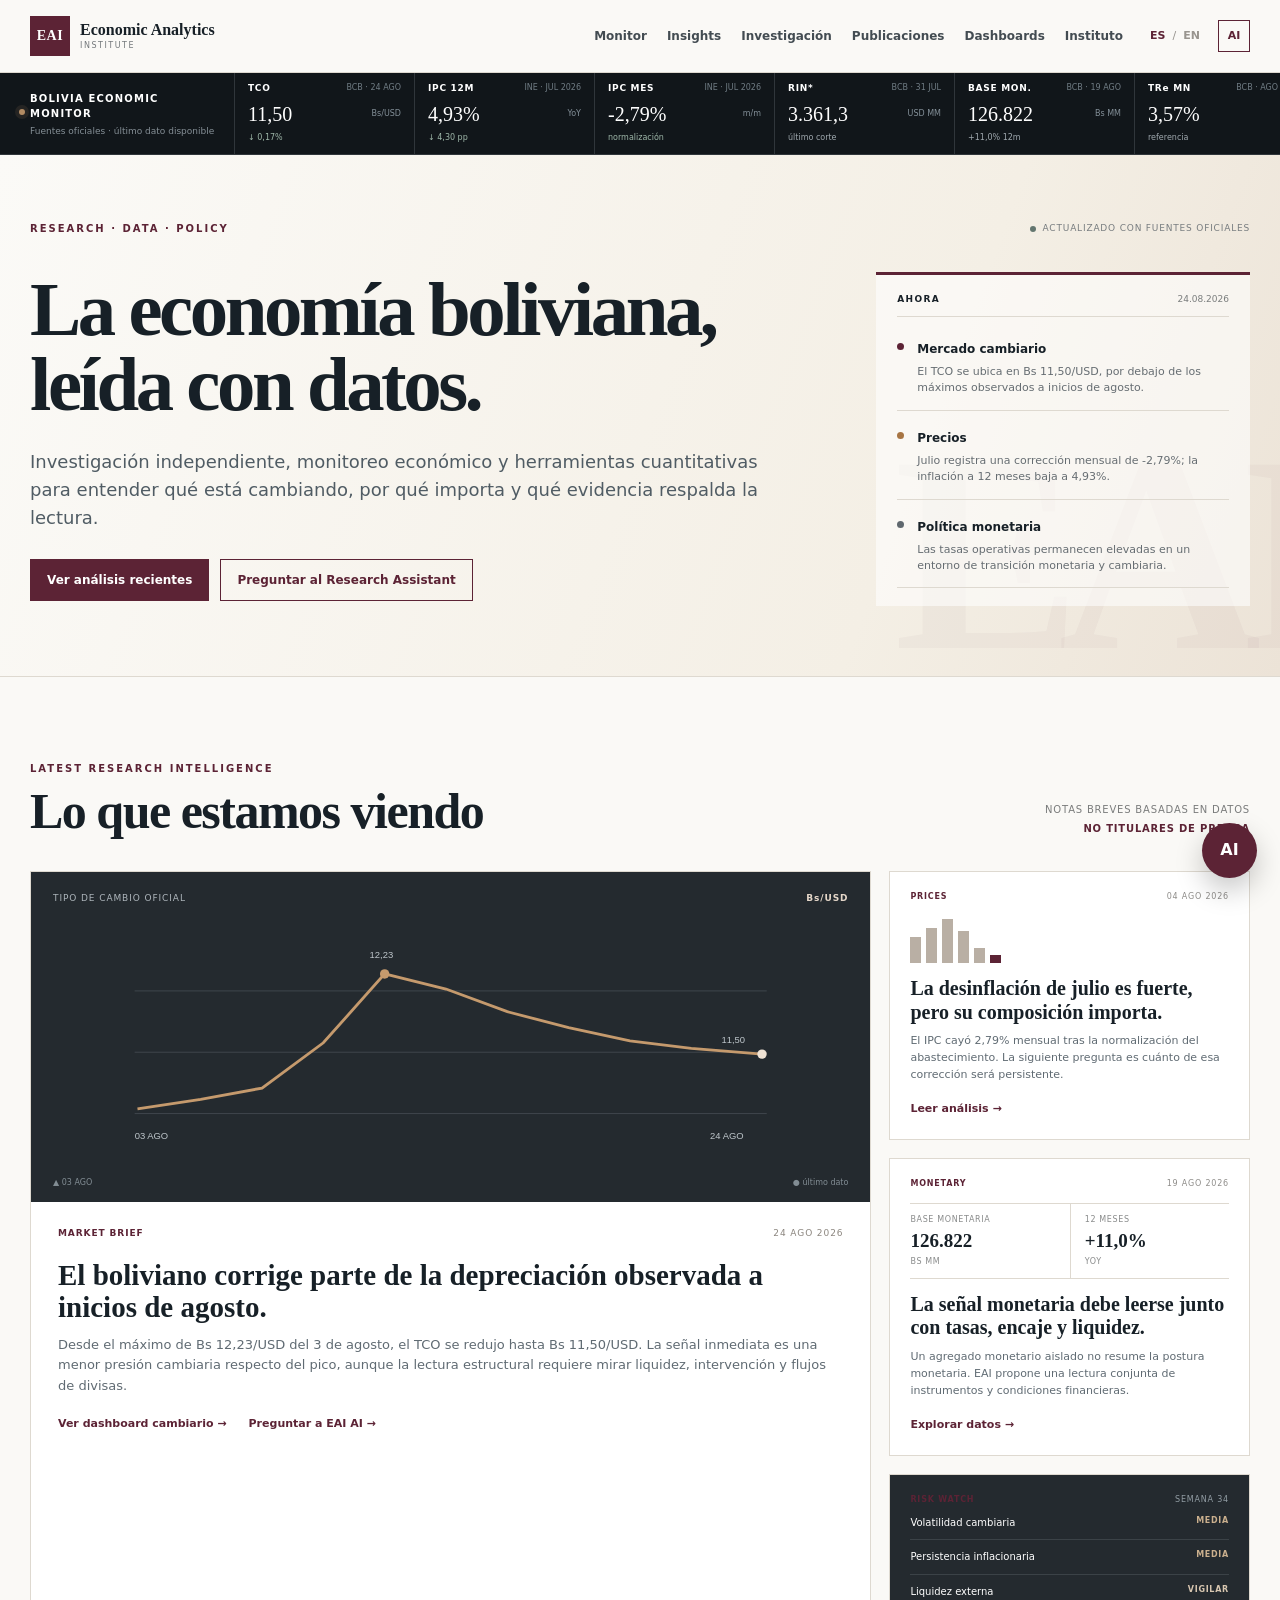
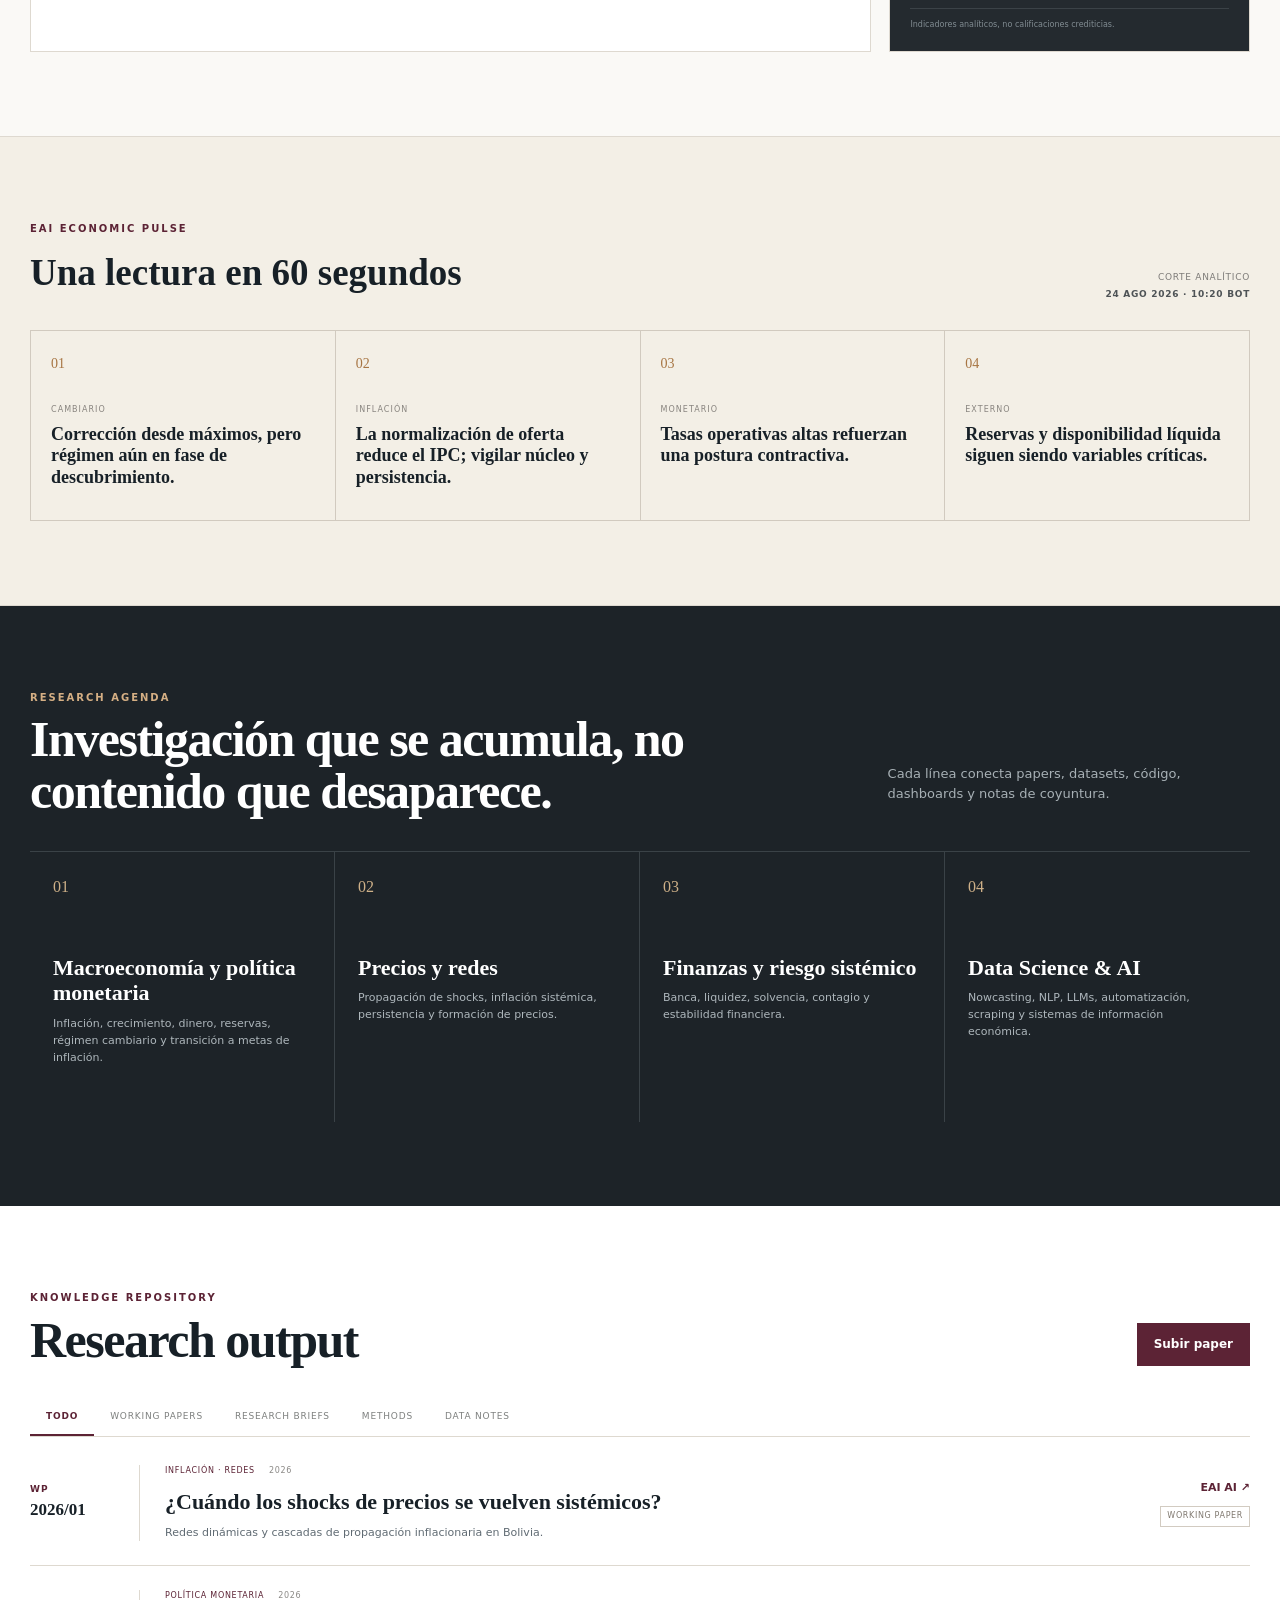
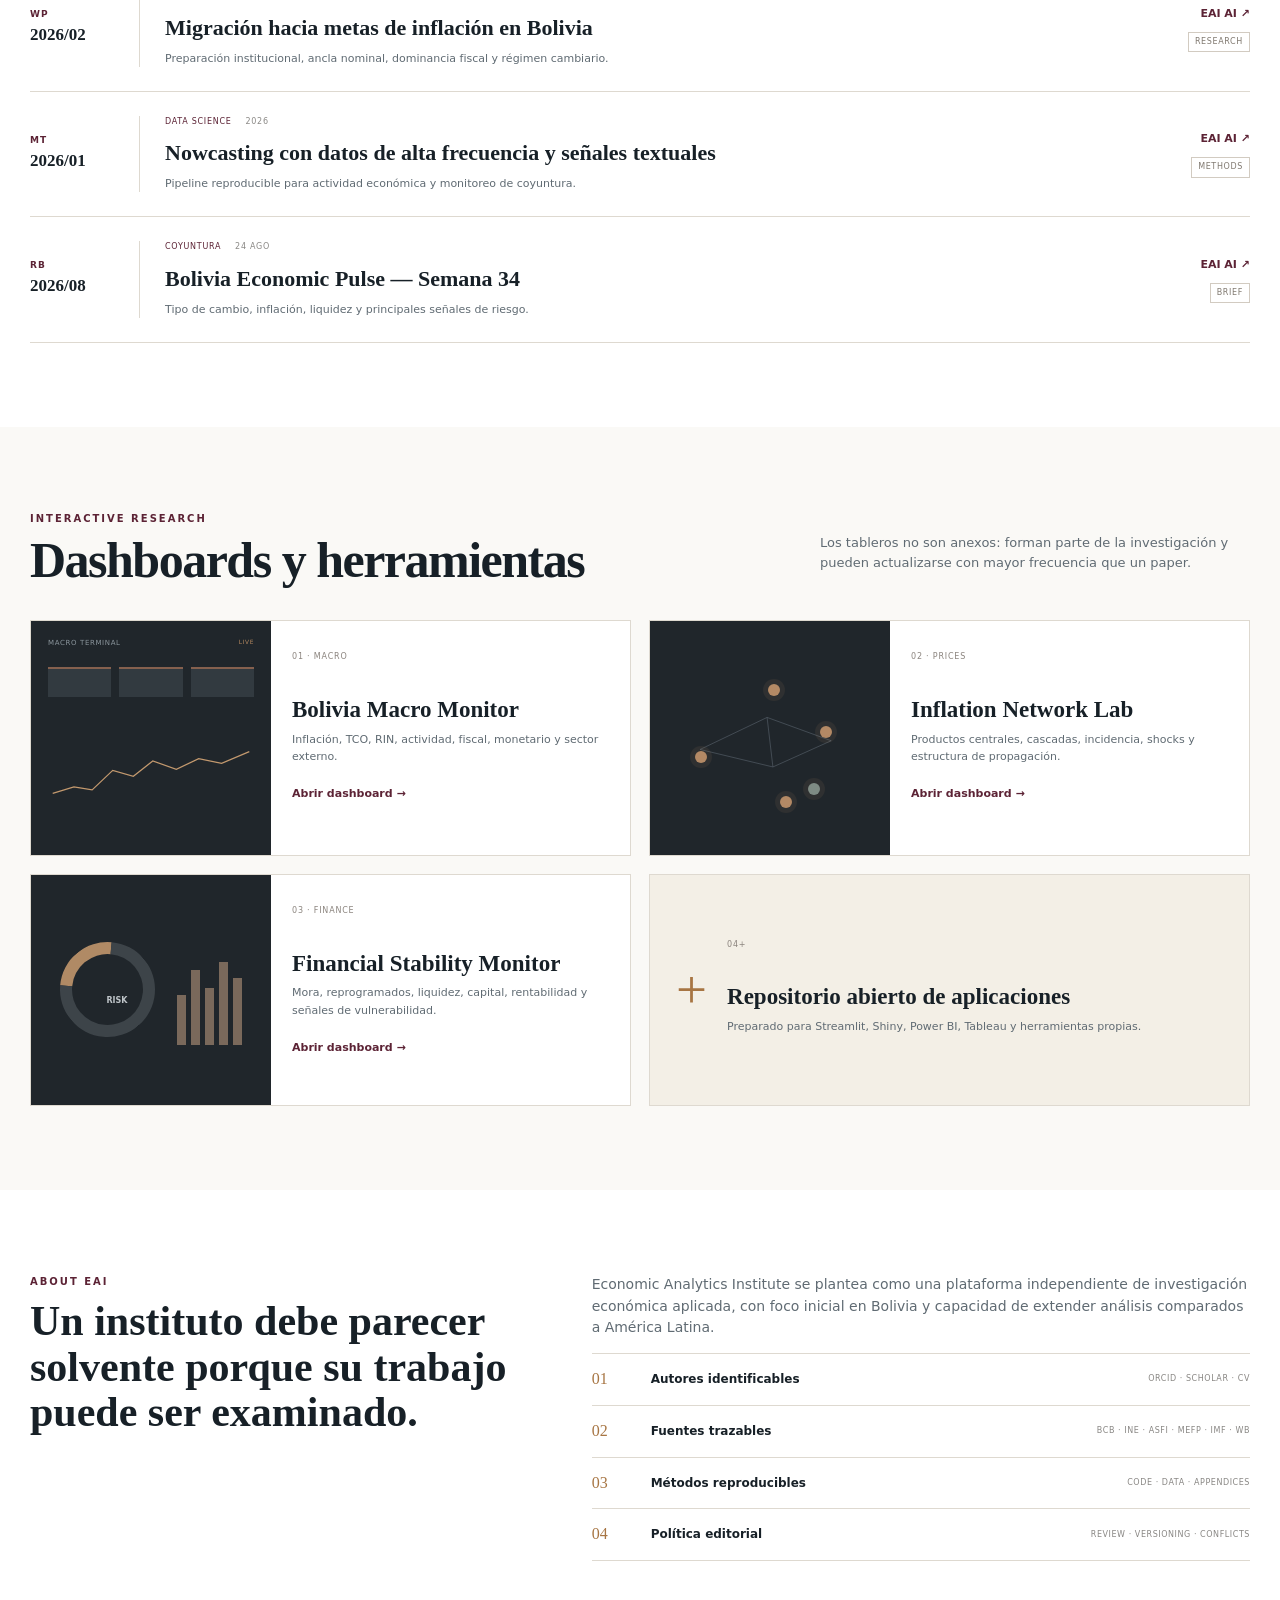
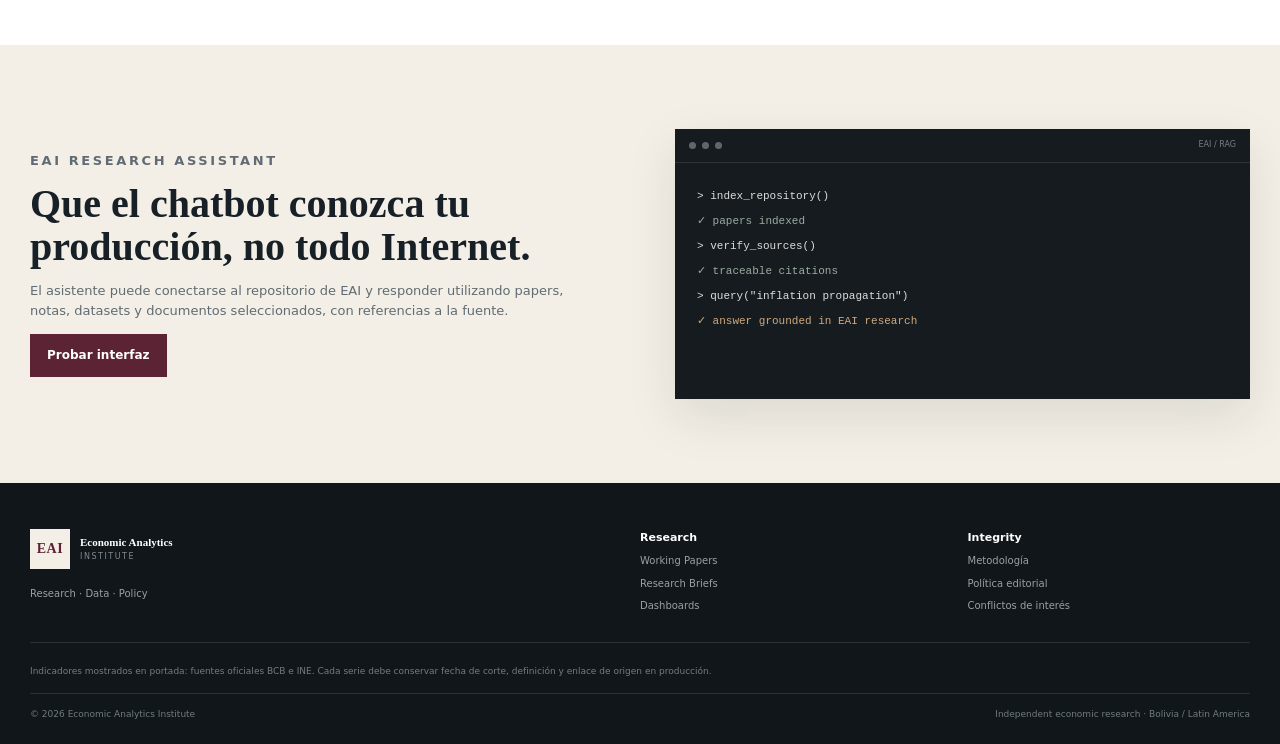
==== index.html @ 58a944c1 "Initial EAI website" ====
<!doctype html>
<html lang="es">
<head>
  <meta charset="utf-8" />
  <meta name="viewport" content="width=device-width, initial-scale=1" />
  <meta name="description" content="Economic Analytics Institute — Bolivia Economic Research Terminal." />
  <title>Economic Analytics Institute | Research, Data & Policy</title>
  <link rel="stylesheet" href="styles.css" />
</head>
<body>
<header class="site-header">
  <div class="container nav-wrap">
    <a class="brand" href="#home" aria-label="Economic Analytics Institute">
      <span class="brand-mark">EAI</span>
      <span class="brand-name"><strong>Economic Analytics</strong><small>Institute</small></span>
    </a>

    <button class="menu-toggle" id="menuToggle" aria-label="Menu">☰</button>

    <nav class="main-nav" id="mainNav">
      <a href="#terminal" data-i18n="nav.monitor">Monitor</a>
      <a href="#insights" data-i18n="nav.insights">Insights</a>
      <a href="#research" data-i18n="nav.research">Investigación</a>
      <a href="#publications" data-i18n="nav.publications">Publicaciones</a>
      <a href="#dashboards" data-i18n="nav.dashboards">Dashboards</a>
      <a href="#about" data-i18n="nav.about">Instituto</a>
    </nav>

    <div class="header-actions">
      <div class="language-switch" aria-label="Language">
        <button class="lang-btn active" data-lang="es">ES</button><span>/</span><button class="lang-btn" data-lang="en">EN</button>
      </div>
      <button class="mini-ai" id="openChatTop" aria-label="Research Assistant">AI</button>
    </div>
  </div>
</header>

<main>
<!-- Bloomberg-style data ribbon -->
<section class="market-ribbon" id="terminal">
  <div class="ribbon-label">
    <span class="live-dot"></span>
    <strong data-i18n="ribbon.title">BOLIVIA ECONOMIC MONITOR</strong>
    <small data-i18n="ribbon.note">Fuentes oficiales · último dato disponible</small>
  </div>

  <div class="ticker-track">
    <article class="ticker-item">
      <div><span data-i18n="tick.fx">TCO</span><small>BCB · 24 AGO</small></div>
      <strong>11,50</strong><em>Bs/USD</em>
      <span class="ticker-move positive">↓ 0,17%</span>
    </article>
    <article class="ticker-item">
      <div><span data-i18n="tick.cpi">IPC 12M</span><small>INE · JUL 2026</small></div>
      <strong>4,93%</strong><em>YoY</em>
      <span class="ticker-move positive">↓ 4,30 pp</span>
    </article>
    <article class="ticker-item">
      <div><span data-i18n="tick.cpiM">IPC MES</span><small>INE · JUL 2026</small></div>
      <strong>-2,79%</strong><em>m/m</em>
      <span class="ticker-move positive" data-i18n="tick.normalization">normalización</span>
    </article>
    <article class="ticker-item">
      <div><span data-i18n="tick.rin">RIN*</span><small>BCB · 31 JUL</small></div>
      <strong>3.361,3</strong><em>USD MM</em>
      <span class="ticker-move neutral" data-i18n="tick.latest">último corte</span>
    </article>
    <article class="ticker-item">
      <div><span data-i18n="tick.base">BASE MON.</span><small>BCB · 19 AGO</small></div>
      <strong>126.822</strong><em>Bs MM</em>
      <span class="ticker-move neutral">+11,0% 12m</span>
    </article>
    <article class="ticker-item">
      <div><span data-i18n="tick.tre">TRe MN</span><small>BCB · AGO 2026</small></div>
      <strong>3,57%</strong><em>rate</em>
      <span class="ticker-move neutral" data-i18n="tick.reference">referencia</span>
    </article>
    <article class="ticker-item">
      <div><span data-i18n="tick.gold">ORO</span><small>BCB · 24 AGO</small></div>
      <strong>4.624,20</strong><em>USD/oz</em>
      <span class="ticker-move neutral" data-i18n="tick.international">internacional</span>
    </article>
  </div>
</section>

<section class="hero" id="home">
  <div class="container">
    <div class="hero-topline">
      <p class="eyebrow">Research · Data · Policy</p>
      <div class="terminal-status"><span></span><span data-i18n="hero.updated">Actualizado con fuentes oficiales</span></div>
    </div>

    <div class="hero-grid">
      <div class="hero-copy">
        <h1 data-i18n="hero.title">La economía boliviana, leída con datos.</h1>
        <p class="hero-lead" data-i18n="hero.lead">
          Investigación independiente, monitoreo económico y herramientas cuantitativas
          para entender qué está cambiando, por qué importa y qué evidencia respalda la lectura.
        </p>
        <div class="hero-actions">
          <a class="btn primary" href="#insights" data-i18n="hero.latest">Ver análisis recientes</a>
          <button class="btn secondary" id="openChatHero" data-i18n="hero.ask">Preguntar al Research Assistant</button>
        </div>
      </div>

      <aside class="hero-side">
        <div class="hero-side-title">
          <span data-i18n="hero.now">AHORA</span>
          <small>24.08.2026</small>
        </div>
        <div class="now-item">
          <span class="signal burgundy"></span>
          <div><strong data-i18n="now.fx">Mercado cambiario</strong><p data-i18n="now.fxp">El TCO se ubica en Bs 11,50/USD, por debajo de los máximos observados a inicios de agosto.</p></div>
        </div>
        <div class="now-item">
          <span class="signal copper"></span>
          <div><strong data-i18n="now.prices">Precios</strong><p data-i18n="now.pricesp">Julio registra una corrección mensual de -2,79%; la inflación a 12 meses baja a 4,93%.</p></div>
        </div>
        <div class="now-item">
          <span class="signal graphite"></span>
          <div><strong data-i18n="now.policy">Política monetaria</strong><p data-i18n="now.policyp">Las tasas operativas permanecen elevadas en un entorno de transición monetaria y cambiaria.</p></div>
        </div>
      </aside>
    </div>
  </div>
</section>

<!-- Main research intelligence -->
<section class="section intelligence-section" id="insights">
  <div class="container">
    <div class="section-head">
      <div>
        <p class="eyebrow" data-i18n="ins.kicker">Latest research intelligence</p>
        <h2 data-i18n="ins.title">Lo que estamos viendo</h2>
      </div>
      <div class="section-side-note">
        <span data-i18n="ins.note1">Notas breves basadas en datos</span>
        <strong data-i18n="ins.note2">no titulares de prensa</strong>
      </div>
    </div>

    <div class="insights-layout">
      <article class="insight-feature">
        <div class="insight-visual">
          <div class="chart-header">
            <span data-i18n="feature.label">TIPO DE CAMBIO OFICIAL</span>
            <strong>Bs/USD</strong>
          </div>
          <svg viewBox="0 0 720 265" role="img" aria-label="Stylized exchange-rate mini chart">
            <line x1="25" y1="220" x2="695" y2="220" class="gridline"/>
            <line x1="25" y1="155" x2="695" y2="155" class="gridline"/>
            <line x1="25" y1="90" x2="695" y2="90" class="gridline"/>
            <polyline points="28,215 95,205 160,193 225,145 290,72 355,88 420,112 485,129 550,143 615,151 690,157" class="chart-line"/>
            <circle cx="290" cy="72" r="5" class="chart-point"/>
            <circle cx="690" cy="157" r="5" class="chart-point current"/>
            <text x="274" y="55">12,23</text>
            <text x="647" y="145">11,50</text>
            <text x="25" y="247">03 AGO</text>
            <text x="635" y="247">24 AGO</text>
          </svg>
          <div class="chart-caption"><span>▲ 03 AGO</span><span data-i18n="feature.today">● último dato</span></div>
        </div>
        <div class="insight-copy">
          <div class="insight-meta"><span>Market Brief</span><time>24 AGO 2026</time></div>
          <h3 data-i18n="feature.title">El boliviano corrige parte de la depreciación observada a inicios de agosto.</h3>
          <p data-i18n="feature.body">
            Desde el máximo de Bs 12,23/USD del 3 de agosto, el TCO se redujo hasta Bs 11,50/USD.
            La señal inmediata es una menor presión cambiaria respecto del pico, aunque la lectura estructural
            requiere mirar liquidez, intervención y flujos de divisas.
          </p>
          <div class="insight-actions">
            <a href="#dashboards" class="text-link" data-i18n="feature.dashboard">Ver dashboard cambiario →</a>
            <button class="text-link ask-insight" data-question-es="¿Qué explica la corrección reciente del tipo de cambio en Bolivia?" data-question-en="What explains the recent correction in Bolivia's exchange rate?" data-i18n="feature.ask">Preguntar a EAI AI →</button>
          </div>
        </div>
      </article>

      <div class="insight-stack">
        <article class="insight-card">
          <div class="insight-card-top"><span class="topic">Prices</span><time>04 AGO 2026</time></div>
          <div class="spark bars">
            <i style="height:55%"></i><i style="height:74%"></i><i style="height:92%"></i><i style="height:68%"></i><i style="height:31%"></i><i class="last" style="height:18%"></i>
          </div>
          <h3 data-i18n="card1.title">La desinflación de julio es fuerte, pero su composición importa.</h3>
          <p data-i18n="card1.body">El IPC cayó 2,79% mensual tras la normalización del abastecimiento. La siguiente pregunta es cuánto de esa corrección será persistente.</p>
          <a href="#publications" class="text-link" data-i18n="ins.read">Leer análisis →</a>
        </article>

        <article class="insight-card">
          <div class="insight-card-top"><span class="topic">Monetary</span><time>19 AGO 2026</time></div>
          <div class="metric-pair">
            <div><small data-i18n="card2.base">Base monetaria</small><strong>126.822</strong><span>Bs MM</span></div>
            <div><small data-i18n="card2.yoy">12 meses</small><strong>+11,0%</strong><span>YoY</span></div>
          </div>
          <h3 data-i18n="card2.title">La señal monetaria debe leerse junto con tasas, encaje y liquidez.</h3>
          <p data-i18n="card2.body">Un agregado monetario aislado no resume la postura monetaria. EAI propone una lectura conjunta de instrumentos y condiciones financieras.</p>
          <a href="#dashboards" class="text-link" data-i18n="ins.explore">Explorar datos →</a>
        </article>

        <article class="insight-card compact-risk">
          <div class="insight-card-top"><span class="topic">Risk Watch</span><time>SEMANA 34</time></div>
          <div class="risk-row"><span data-i18n="risk.fx">Volatilidad cambiaria</span><strong class="risk-mid" data-i18n="risk.mid">MEDIA</strong></div>
          <div class="risk-row"><span data-i18n="risk.prices">Persistencia inflacionaria</span><strong class="risk-mid" data-i18n="risk.mid">MEDIA</strong></div>
          <div class="risk-row"><span data-i18n="risk.external">Liquidez externa</span><strong class="risk-watch" data-i18n="risk.watch">VIGILAR</strong></div>
          <p class="risk-disclaimer" data-i18n="risk.note">Indicadores analíticos, no calificaciones crediticias.</p>
        </article>
      </div>
    </div>
  </div>
</section>

<!-- A second terminal-like data layer -->
<section class="section pulse-section">
  <div class="container">
    <div class="pulse-header">
      <div><p class="eyebrow">EAI Economic Pulse</p><h2 data-i18n="pulse.title">Una lectura en 60 segundos</h2></div>
      <div class="pulse-time"><span data-i18n="pulse.cut">Corte analítico</span><strong>24 AGO 2026 · 10:20 BOT</strong></div>
    </div>

    <div class="pulse-grid">
      <article><span class="pulse-number">01</span><small data-i18n="pulse.p1k">CAMBIARIO</small><h3 data-i18n="pulse.p1">Corrección desde máximos, pero régimen aún en fase de descubrimiento.</h3></article>
      <article><span class="pulse-number">02</span><small data-i18n="pulse.p2k">INFLACIÓN</small><h3 data-i18n="pulse.p2">La normalización de oferta reduce el IPC; vigilar núcleo y persistencia.</h3></article>
      <article><span class="pulse-number">03</span><small data-i18n="pulse.p3k">MONETARIO</small><h3 data-i18n="pulse.p3">Tasas operativas altas refuerzan una postura contractiva.</h3></article>
      <article><span class="pulse-number">04</span><small data-i18n="pulse.p4k">EXTERNO</small><h3 data-i18n="pulse.p4">Reservas y disponibilidad líquida siguen siendo variables críticas.</h3></article>
    </div>
  </div>
</section>

<section class="section dark-section" id="research">
  <div class="container">
    <div class="section-head light-head">
      <div><p class="eyebrow light">Research Agenda</p><h2 data-i18n="research.title">Investigación que se acumula, no contenido que desaparece.</h2></div>
      <p data-i18n="research.lead">Cada línea conecta papers, datasets, código, dashboards y notas de coyuntura.</p>
    </div>
    <div class="research-grid">
      <article><span>01</span><h3 data-i18n="research.r1">Macroeconomía y política monetaria</h3><p data-i18n="research.r1p">Inflación, crecimiento, dinero, reservas, régimen cambiario y transición a metas de inflación.</p></article>
      <article><span>02</span><h3 data-i18n="research.r2">Precios y redes</h3><p data-i18n="research.r2p">Propagación de shocks, inflación sistémica, persistencia y formación de precios.</p></article>
      <article><span>03</span><h3 data-i18n="research.r3">Finanzas y riesgo sistémico</h3><p data-i18n="research.r3p">Banca, liquidez, solvencia, contagio y estabilidad financiera.</p></article>
      <article><span>04</span><h3>Data Science & AI</h3><p data-i18n="research.r4p">Nowcasting, NLP, LLMs, automatización, scraping y sistemas de información económica.</p></article>
    </div>
  </div>
</section>

<section class="section publications-section" id="publications">
  <div class="container">
    <div class="section-head">
      <div><p class="eyebrow">Knowledge Repository</p><h2 data-i18n="pub.title">Research output</h2></div>
      <button class="btn primary" id="openUpload" data-i18n="pub.upload">Subir paper</button>
    </div>

    <div class="publication-tabs">
      <button class="pub-tab active" data-filter="all" data-i18n="pub.all">Todo</button>
      <button class="pub-tab" data-filter="working">Working Papers</button>
      <button class="pub-tab" data-filter="brief">Research Briefs</button>
      <button class="pub-tab" data-filter="methods">Methods</button>
      <button class="pub-tab" data-filter="data">Data Notes</button>
    </div>

    <div class="paper-list" id="paperList">
      <article class="paper-row" data-kind="working">
        <div class="paper-code"><span>WP</span><strong>2026/01</strong></div>
        <div class="paper-main"><div class="paper-top"><span data-i18n="paper.area1">Inflación · Redes</span><time>2026</time></div><h3 data-i18n="paper.title1">¿Cuándo los shocks de precios se vuelven sistémicos?</h3><p data-i18n="paper.desc1">Redes dinámicas y cascadas de propagación inflacionaria en Bolivia.</p></div>
        <div class="paper-cta"><button class="text-link ask-paper" data-paper="¿Cuándo los shocks de precios se vuelven sistémicos?">EAI AI ↗</button><span class="status-pill">Working Paper</span></div>
      </article>

      <article class="paper-row" data-kind="working">
        <div class="paper-code"><span>WP</span><strong>2026/02</strong></div>
        <div class="paper-main"><div class="paper-top"><span data-i18n="paper.area2">Política monetaria</span><time>2026</time></div><h3 data-i18n="paper.title2">Migración hacia metas de inflación en Bolivia</h3><p data-i18n="paper.desc2">Preparación institucional, ancla nominal, dominancia fiscal y régimen cambiario.</p></div>
        <div class="paper-cta"><button class="text-link ask-paper" data-paper="Migración hacia metas de inflación en Bolivia">EAI AI ↗</button><span class="status-pill">Research</span></div>
      </article>

      <article class="paper-row" data-kind="methods">
        <div class="paper-code"><span>MT</span><strong>2026/01</strong></div>
        <div class="paper-main"><div class="paper-top"><span>Data Science</span><time>2026</time></div><h3 data-i18n="paper.title3">Nowcasting con datos de alta frecuencia y señales textuales</h3><p data-i18n="paper.desc3">Pipeline reproducible para actividad económica y monitoreo de coyuntura.</p></div>
        <div class="paper-cta"><button class="text-link ask-paper" data-paper="Nowcasting con datos de alta frecuencia y señales textuales">EAI AI ↗</button><span class="status-pill">Methods</span></div>
      </article>

      <article class="paper-row" data-kind="brief">
        <div class="paper-code"><span>RB</span><strong>2026/08</strong></div>
        <div class="paper-main"><div class="paper-top"><span data-i18n="paper.area4">Coyuntura</span><time>24 AGO</time></div><h3 data-i18n="paper.title4">Bolivia Economic Pulse — Semana 34</h3><p data-i18n="paper.desc4">Tipo de cambio, inflación, liquidez y principales señales de riesgo.</p></div>
        <div class="paper-cta"><button class="text-link ask-paper" data-paper="Bolivia Economic Pulse Semana 34">EAI AI ↗</button><span class="status-pill">Brief</span></div>
      </article>
    </div>
  </div>
</section>

<section class="section dashboard-section" id="dashboards">
  <div class="container">
    <div class="section-head">
      <div><p class="eyebrow">Interactive Research</p><h2 data-i18n="dash.title">Dashboards y herramientas</h2></div>
      <p data-i18n="dash.lead">Los tableros no son anexos: forman parte de la investigación y pueden actualizarse con mayor frecuencia que un paper.</p>
    </div>

    <div class="dashboard-grid">
      <article class="dashboard-card">
        <div class="dashboard-screen macro-screen">
          <div class="mini-top"><span>MACRO TERMINAL</span><small>LIVE</small></div>
          <div class="mini-kpis"><i></i><i></i><i></i></div>
          <svg viewBox="0 0 350 115"><polyline points="8,93 44,82 75,87 110,54 145,64 178,38 218,52 256,34 295,42 342,22"/></svg>
        </div>
        <div class="dashboard-copy"><span>01 · Macro</span><h3 data-i18n="dash.macro">Bolivia Macro Monitor</h3><p data-i18n="dash.macrop">Inflación, TCO, RIN, actividad, fiscal, monetario y sector externo.</p><button class="text-link open-dashboard" data-id="macro" data-i18n="dash.open">Abrir dashboard →</button></div>
      </article>

      <article class="dashboard-card">
        <div class="dashboard-screen network-screen">
          <div class="network-node n1"></div><div class="network-node n2"></div><div class="network-node n3"></div><div class="network-node n4"></div><div class="network-node n5"></div>
          <svg viewBox="0 0 350 180"><line x1="55" y1="110" x2="170" y2="55"/><line x1="170" y1="55" x2="280" y2="95"/><line x1="55" y1="110" x2="180" y2="140"/><line x1="180" y1="140" x2="280" y2="95"/><line x1="170" y1="55" x2="180" y2="140"/></svg>
        </div>
        <div class="dashboard-copy"><span>02 · Prices</span><h3 data-i18n="dash.prices">Inflation Network Lab</h3><p data-i18n="dash.pricesp">Productos centrales, cascadas, incidencia, shocks y estructura de propagación.</p><button class="text-link open-dashboard" data-id="prices" data-i18n="dash.open">Abrir dashboard →</button></div>
      </article>

      <article class="dashboard-card">
        <div class="dashboard-screen finance-screen">
          <div class="gauge"><div></div><strong>RISK</strong></div>
          <div class="finance-bars"><i style="height:45%"></i><i style="height:68%"></i><i style="height:52%"></i><i style="height:75%"></i><i style="height:61%"></i></div>
        </div>
        <div class="dashboard-copy"><span>03 · Finance</span><h3 data-i18n="dash.fin">Financial Stability Monitor</h3><p data-i18n="dash.finp">Mora, reprogramados, liquidez, capital, rentabilidad y señales de vulnerabilidad.</p><button class="text-link open-dashboard" data-id="financial" data-i18n="dash.open">Abrir dashboard →</button></div>
      </article>

      <article class="dashboard-card add-dashboard">
        <div class="add-symbol">+</div>
        <div class="dashboard-copy"><span>04+</span><h3 data-i18n="dash.more">Repositorio abierto de aplicaciones</h3><p data-i18n="dash.morep">Preparado para Streamlit, Shiny, Power BI, Tableau y herramientas propias.</p></div>
      </article>
    </div>
  </div>
</section>

<section class="section about-section" id="about">
  <div class="container about-grid">
    <div>
      <p class="eyebrow" data-i18n="about.kicker">About EAI</p>
      <h2 data-i18n="about.title">Un instituto debe parecer solvente porque su trabajo puede ser examinado.</h2>
    </div>
    <div class="about-copy">
      <p data-i18n="about.p1">Economic Analytics Institute se plantea como una plataforma independiente de investigación económica aplicada, con foco inicial en Bolivia y capacidad de extender análisis comparados a América Latina.</p>
      <div class="cred-list">
        <div><span>01</span><strong data-i18n="about.c1">Autores identificables</strong><small>ORCID · Scholar · CV</small></div>
        <div><span>02</span><strong data-i18n="about.c2">Fuentes trazables</strong><small>BCB · INE · ASFI · MEFP · IMF · WB</small></div>
        <div><span>03</span><strong data-i18n="about.c3">Métodos reproducibles</strong><small>Code · Data · Appendices</small></div>
        <div><span>04</span><strong data-i18n="about.c4">Política editorial</strong><small>Review · Versioning · Conflicts</small></div>
      </div>
    </div>
  </div>
</section>

<section class="section lab-section">
  <div class="container lab-grid">
    <div>
      <p class="eyebrow">EAI Research Assistant</p>
      <h2 data-i18n="ai.title">Que el chatbot conozca tu producción, no todo Internet.</h2>
      <p data-i18n="ai.body">El asistente puede conectarse al repositorio de EAI y responder utilizando papers, notas, datasets y documentos seleccionados, con referencias a la fuente.</p>
      <button class="btn primary" id="openChatBottom" data-i18n="ai.try">Probar interfaz</button>
    </div>
    <div class="terminal">
      <div class="terminal-bar"><span></span><span></span><span></span><small>EAI / RAG</small></div>
      <code>&gt; index_repository()</code><code class="ok">✓ papers indexed</code>
      <code>&gt; verify_sources()</code><code class="ok">✓ traceable citations</code>
      <code>&gt; query("inflation propagation")</code><code class="accent">✓ answer grounded in EAI research</code>
    </div>
  </div>
</section>
</main>

<footer>
  <div class="container footer-grid">
    <div>
      <div class="brand footer-brand"><span class="brand-mark">EAI</span><span class="brand-name"><strong>Economic Analytics</strong><small>Institute</small></span></div>
      <p>Research · Data · Policy</p>
    </div>
    <div><strong data-i18n="footer.research">Research</strong><a href="#publications">Working Papers</a><a href="#insights">Research Briefs</a><a href="#dashboards">Dashboards</a></div>
    <div><strong data-i18n="footer.integrity">Integrity</strong><a href="#" data-i18n="footer.methods">Metodología</a><a href="#" data-i18n="footer.editorial">Política editorial</a><a href="#" data-i18n="footer.conflicts">Conflictos de interés</a></div>
  </div>
  <div class="container source-note">
    <p data-i18n="footer.sources">Indicadores mostrados en portada: fuentes oficiales BCB e INE. Cada serie debe conservar fecha de corte, definición y enlace de origen en producción.</p>
  </div>
  <div class="container footer-bottom"><span>© 2026 Economic Analytics Institute</span><span data-i18n="footer.independent">Independent economic research · Bolivia / Latin America</span></div>
</footer>

<button class="chat-fab" id="chatFab">AI</button>

<div class="modal" id="chatModal" aria-hidden="true">
  <div class="modal-card chat-card">
    <button class="modal-close" data-close="chatModal">×</button>
    <p class="eyebrow">EAI Research Assistant</p>
    <h2 data-i18n="chat.title">Pregunta sobre la investigación.</h2>
    <p class="modal-copy" data-i18n="chat.body">La interfaz está preparada para consultar un backend RAG con papers y documentos autorizados.</p>
    <div class="chat-sources"><span>Working Papers</span><span>Research Briefs</span><span>Data Notes</span><span>Dashboards</span></div>
    <div class="chat-messages" id="chatMessages"><div class="msg bot" data-i18n="chat.welcome">Hola. ¿Qué quieres consultar sobre la economía boliviana o la investigación de EAI?</div></div>
    <form id="chatForm" class="chat-input"><input id="chatInput" data-i18n-placeholder="chat.placeholder" placeholder="Ej.: ¿Qué explica la caída reciente del TCO?" /><button class="btn primary" type="submit" data-i18n="chat.send">Enviar</button></form>
    <small class="integration-note">POST /api/chat · language · sources · citations</small>
  </div>
</div>

<div class="modal" id="uploadModal" aria-hidden="true">
  <div class="modal-card">
    <button class="modal-close" data-close="uploadModal">×</button>
    <p class="eyebrow">EAI Repository</p><h2 data-i18n="upload.title">Subir publicación</h2>
    <form id="uploadForm" class="upload-form">
      <label><span data-i18n="upload.t">Título</span><input id="paperTitle" required></label>
      <label><span data-i18n="upload.a">Autor(es)</span><input id="paperAuthors" required></label>
      <label><span data-i18n="upload.k">Tipo</span><select id="paperKind"><option>Working Paper</option><option>Research Brief</option><option>Methods Note</option><option>Data Note</option></select></label>
      <label><span data-i18n="upload.abs">Resumen</span><textarea id="paperAbstract" rows="4"></textarea></label>
      <label class="dropzone">PDF<input id="paperFile" type="file" accept="application/pdf" required></label>
      <button class="btn primary" type="submit" data-i18n="upload.send">Cargar e indexar</button><small id="uploadStatus"></small>
    </form>
  </div>
</div>

<div class="modal" id="dashboardModal" aria-hidden="true">
  <div class="modal-card dashboard-modal-card">
    <button class="modal-close" data-close="dashboardModal">×</button>
    <p class="eyebrow">EAI Interactive Research</p><h2 id="dashboardModalTitle">Dashboard</h2>
    <div class="dashboard-frame-wrap" id="dashboardFrameWrap"></div>
  </div>
</div>

<script src="app.js"></script>
</body>
</html>
---- styles.css ----
:root{
 --burgundy:#5c2335;--burgundy2:#421825;--copper:#a77543;--copper2:#ceb088;
 --charcoal:#1d2328;--charcoal2:#11161a;--ink:#172027;--slate:#606b73;
 --ivory:#f3efe6;--paper:#faf9f6;--white:#fff;--line:#ded9d0;--soft:#ece7dd;
 --sage:#63766f;--good:#667c70;--shadow:0 18px 48px rgba(31,25,25,.10)
}
*{box-sizing:border-box}
html{scroll-behavior:smooth}
body{margin:0;font-family:Inter,ui-sans-serif,system-ui,-apple-system,BlinkMacSystemFont,"Segoe UI",sans-serif;color:var(--ink);background:var(--white);line-height:1.55}
a{text-decoration:none;color:inherit}button,input,select,textarea{font:inherit}button{cursor:pointer}
.container{width:min(1220px,calc(100% - 42px));margin:auto}
.site-header{position:sticky;top:0;z-index:80;background:rgba(250,249,246,.96);backdrop-filter:blur(14px);border-bottom:1px solid var(--line)}
.nav-wrap{height:72px;display:flex;align-items:center;gap:24px}
.brand{display:flex;align-items:center;gap:10px;margin-right:auto}
.brand-mark{width:40px;height:40px;background:var(--burgundy);display:grid;place-items:center;color:white;font-family:Georgia,serif;font-weight:700;font-size:14px;letter-spacing:.04em}
.brand-name{display:flex;flex-direction:column;line-height:1.02}.brand-name strong{font-family:Georgia,serif;font-size:16px}.brand-name small{font-size:8px;letter-spacing:.19em;text-transform:uppercase;color:#73787b;margin-top:4px}
.main-nav{display:flex;gap:20px;align-items:center;font-size:12px;font-weight:700;color:#434c52}.main-nav a:hover{color:var(--burgundy)}
.header-actions{display:flex;align-items:center;gap:15px}.language-switch{display:flex;align-items:center;gap:4px;font-size:11px;color:#98948f}
.lang-btn{border:0;background:none;color:#99958f;font-weight:850;padding:3px}.lang-btn.active{color:var(--burgundy)}.mini-ai{border:1px solid var(--burgundy);color:var(--burgundy);background:transparent;width:32px;height:32px;font-size:11px;font-weight:900}.menu-toggle{display:none;border:0;background:none;font-size:24px}

/* DATA RIBBON */
.market-ribbon{height:82px;background:var(--charcoal2);color:white;display:flex;overflow:hidden;border-bottom:1px solid #30363b}
.ribbon-label{flex:0 0 235px;padding:13px 18px 11px max(18px,calc((100vw - 1220px)/2));border-right:1px solid #30363b;display:flex;flex-direction:column;justify-content:center;position:relative}
.ribbon-label strong{font-size:10px;letter-spacing:.12em}.ribbon-label small{font-size:9px;color:#858f96;margin-top:3px}.live-dot{width:6px;height:6px;background:#b28b63;border-radius:50%;position:absolute;left:max(7px,calc((100vw - 1220px)/2 - 11px));top:36px;box-shadow:0 0 0 4px rgba(178,139,99,.12)}
.ticker-track{display:flex;min-width:max-content;overflow:hidden}.ticker-item{width:180px;border-right:1px solid #30363b;padding:9px 13px;display:grid;grid-template-columns:1fr auto;grid-template-rows:auto auto auto;align-items:center}
.ticker-item>div{grid-column:1/3;display:flex;justify-content:space-between;gap:8px}.ticker-item>div span{font-size:9px;font-weight:800;letter-spacing:.08em}.ticker-item small{font-size:8px;color:#707c84}
.ticker-item strong{font-family:Georgia,serif;font-size:20px;font-weight:500;margin-top:2px}.ticker-item em{font-style:normal;font-size:8px;color:#849099;text-align:right}.ticker-move{grid-column:1/3;font-size:8px;margin-top:1px}.ticker-move.positive{color:#9fb8aa}.ticker-move.neutral{color:#a0a9af}

/* HERO */
.hero{padding:66px 0 70px;background:linear-gradient(110deg,#fbfaf7 0%,#f4efe5 70%,#ece3d7 100%);position:relative;overflow:hidden;border-bottom:1px solid var(--line)}
.hero:after{content:"EAI";position:absolute;right:-45px;bottom:-95px;font-family:Georgia,serif;font-size:280px;font-weight:700;color:rgba(92,35,53,.035);letter-spacing:-.08em}
.hero-topline{display:flex;justify-content:space-between;align-items:center;margin-bottom:35px}.eyebrow{margin:0;color:var(--burgundy);font-size:10px;text-transform:uppercase;letter-spacing:.2em;font-weight:850}
.terminal-status{font-size:9px;text-transform:uppercase;letter-spacing:.09em;color:#777c7f;display:flex;align-items:center;gap:7px}.terminal-status span:first-child{width:6px;height:6px;border-radius:50%;background:var(--sage)}
.hero-grid{display:grid;grid-template-columns:1.35fr .65fr;gap:70px;position:relative;z-index:2}.hero h1,h2,h3{font-family:Georgia,"Times New Roman",serif}.hero h1{font-size:clamp(48px,6vw,78px);line-height:.98;letter-spacing:-.045em;margin:0;max-width:800px}
.hero-lead{font-size:18px;color:#505c64;max-width:760px;margin:26px 0 27px}.hero-actions{display:flex;gap:11px;flex-wrap:wrap}
.btn{padding:11px 16px;border:1px solid transparent;font-weight:800;font-size:12px}.btn.primary{background:var(--burgundy);color:#fff}.btn.primary:hover{background:var(--burgundy2)}.btn.secondary{background:transparent;color:var(--burgundy);border-color:var(--burgundy)}
.hero-side{border-top:3px solid var(--burgundy);background:rgba(255,255,255,.58);padding:18px 21px}.hero-side-title{display:flex;justify-content:space-between;border-bottom:1px solid var(--line);padding-bottom:10px;margin-bottom:5px}.hero-side-title span{font-size:9px;font-weight:900;letter-spacing:.15em}.hero-side-title small{font-size:9px;color:#797c7c}
.now-item{display:grid;grid-template-columns:9px 1fr;gap:11px;padding:14px 0;border-bottom:1px solid var(--line)}.signal{width:7px;height:7px;border-radius:50%;margin-top:7px}.signal.burgundy{background:var(--burgundy)}.signal.copper{background:var(--copper)}.signal.graphite{background:#5f686e}.now-item strong{font-size:12px}.now-item p{font-size:11px;color:#666d72;line-height:1.45;margin:3px 0 0}

/* GENERAL */
.section{padding:84px 0}.section-head{display:flex;justify-content:space-between;gap:30px;align-items:end;margin-bottom:34px}.section-head h2{font-size:clamp(35px,4vw,50px);line-height:1.04;letter-spacing:-.03em;margin:8px 0 0}.section-head>p{max-width:430px;color:var(--slate);font-size:13px}.section-side-note{font-size:10px;color:#7a7c7c;text-align:right;text-transform:uppercase;letter-spacing:.08em}.section-side-note span,.section-side-note strong{display:block}.section-side-note strong{color:var(--burgundy);margin-top:4px}

/* INSIGHTS */
.intelligence-section{background:var(--paper)}
.insights-layout{display:grid;grid-template-columns:1.4fr .6fr;gap:18px}.insight-feature{background:white;border:1px solid var(--line);display:grid;grid-template-rows:330px auto}.insight-visual{background:#242a2f;padding:20px 22px;color:white;position:relative}.chart-header{display:flex;justify-content:space-between;font-size:9px;letter-spacing:.1em;color:#aeb6bc}.chart-header strong{color:#e5d7c9}.insight-visual svg{width:100%;height:250px;overflow:visible}.gridline{stroke:#40484e;stroke-width:1}.chart-line{fill:none;stroke:#c59a6d;stroke-width:3}.chart-point{fill:#c59a6d}.chart-point.current{fill:#f0e3d5}.insight-visual text{fill:#bfc7cc;font-size:10px;font-family:Inter,sans-serif}.chart-caption{position:absolute;left:22px;right:22px;bottom:13px;display:flex;justify-content:space-between;font-size:8px;color:#828d94}
.insight-copy{padding:25px 27px}.insight-meta{display:flex;justify-content:space-between;font-size:9px;text-transform:uppercase;letter-spacing:.1em;color:#8b857e}.insight-meta span{color:var(--burgundy);font-weight:850}.insight-copy h3{font-size:29px;line-height:1.11;margin:18px 0 12px}.insight-copy p{font-size:13px;color:var(--slate);margin:0}.insight-actions{display:flex;gap:22px;margin-top:19px}
.text-link{border:0;background:none;padding:0;color:var(--burgundy);font-size:11px;font-weight:850}
.insight-stack{display:grid;grid-template-rows:auto auto auto;gap:18px}.insight-card{background:white;border:1px solid var(--line);padding:19px 20px}.insight-card-top{display:flex;justify-content:space-between;font-size:8px;letter-spacing:.1em;text-transform:uppercase;color:#8e8c89}.topic{color:var(--burgundy);font-weight:850}.insight-card h3{font-size:20px;line-height:1.16;margin:14px 0 8px}.insight-card p{font-size:11px;color:var(--slate);margin:0 0 12px}.spark.bars{height:48px;display:flex;align-items:end;gap:5px;margin-top:12px}.spark.bars i{display:block;width:11px;background:#b9afa4}.spark.bars i.last{background:var(--burgundy)}
.metric-pair{display:grid;grid-template-columns:1fr 1fr;border-top:1px solid var(--line);border-bottom:1px solid var(--line);margin-top:13px}.metric-pair>div{padding:10px 0}.metric-pair>div+div{border-left:1px solid var(--line);padding-left:14px}.metric-pair small,.metric-pair span{display:block;color:#898b8b;font-size:8px;text-transform:uppercase;letter-spacing:.08em}.metric-pair strong{font-family:Georgia,serif;font-size:19px}
.compact-risk{background:#242a2f;color:white}.compact-risk .insight-card-top{color:#929da4}.risk-row{display:flex;justify-content:space-between;gap:15px;padding:9px 0;border-bottom:1px solid #3b4247;font-size:10px}.risk-row strong{font-size:8px;letter-spacing:.09em}.risk-mid{color:#cbb08e}.risk-watch{color:#d7c6b0}.risk-disclaimer{color:#818c92!important;margin:10px 0 0!important;font-size:8px!important}

/* PULSE */
.pulse-section{background:var(--ivory);border-top:1px solid var(--line);border-bottom:1px solid var(--line)}.pulse-header{display:flex;justify-content:space-between;align-items:end;margin-bottom:28px}.pulse-header h2{font-family:Georgia,serif;font-size:37px;margin:8px 0 0}.pulse-time{text-align:right;font-size:9px;color:#7d7b78;text-transform:uppercase;letter-spacing:.08em}.pulse-time span,.pulse-time strong{display:block}.pulse-time strong{color:#4e5356;margin-top:3px}.pulse-grid{display:grid;grid-template-columns:repeat(4,1fr);border-top:1px solid #d1cabf;border-left:1px solid #d1cabf}.pulse-grid article{min-height:190px;padding:20px;border-right:1px solid #d1cabf;border-bottom:1px solid #d1cabf}.pulse-number{font-family:Georgia,serif;color:var(--copper);font-size:14px}.pulse-grid small{display:block;font-size:8px;letter-spacing:.13em;color:#88847f;margin:28px 0 8px}.pulse-grid h3{font-family:Georgia,serif;font-size:18px;line-height:1.2;margin:0}

/* RESEARCH */
.dark-section{background:var(--charcoal);color:#fff}.light-head .eyebrow.light{color:#d5af84}.light-head h2{color:white}.light-head>p{color:#a7b0b5}.research-grid{display:grid;grid-template-columns:repeat(4,1fr);border-top:1px solid #3a4247}.research-grid article{min-height:270px;padding:23px;border-right:1px solid #3a4247}.research-grid article:last-child{border-right:0}.research-grid article>span{font-family:Georgia,serif;color:var(--copper2)}.research-grid h3{font-size:22px;line-height:1.15;margin:55px 0 9px}.research-grid p{font-size:11px;color:#aeb7bc;margin:0}

/* PUBLICATIONS */
.publications-section{background:white}.publication-tabs{display:flex;gap:0;border-bottom:1px solid var(--line);margin-bottom:4px;overflow:auto}.pub-tab{white-space:nowrap;border:0;border-bottom:2px solid transparent;background:none;padding:10px 16px;font-size:9px;text-transform:uppercase;letter-spacing:.09em;color:#7e807f}.pub-tab.active{color:var(--burgundy);border-bottom-color:var(--burgundy);font-weight:850}
.paper-row{display:grid;grid-template-columns:110px 1fr 150px;gap:25px;padding:24px 0;border-bottom:1px solid var(--line);align-items:center}.paper-code{border-right:1px solid var(--line);height:100%;display:flex;flex-direction:column;justify-content:center}.paper-code span{font-size:9px;color:var(--burgundy);font-weight:900;letter-spacing:.11em}.paper-code strong{font-family:Georgia,serif;font-size:17px}.paper-top{display:flex;gap:14px;font-size:8px;text-transform:uppercase;letter-spacing:.09em;color:#8a8885}.paper-top span{color:var(--burgundy)}.paper-main h3{font-size:22px;margin:8px 0 5px}.paper-main p{font-size:11px;color:var(--slate);margin:0}.paper-cta{display:flex;flex-direction:column;align-items:flex-end;gap:10px}.status-pill{font-size:8px;border:1px solid #d2cbc1;padding:3px 6px;color:#807970;text-transform:uppercase;letter-spacing:.08em}

/* DASHBOARDS */
.dashboard-section{background:var(--paper)}.dashboard-grid{display:grid;grid-template-columns:repeat(2,1fr);gap:18px}.dashboard-card{border:1px solid var(--line);background:white;display:grid;grid-template-columns:240px 1fr;min-height:230px;overflow:hidden}.dashboard-screen{background:#20262b;min-height:230px;position:relative;padding:17px}.mini-top{display:flex;justify-content:space-between;color:#8b969d;font-size:7px;letter-spacing:.09em}.mini-top small{color:#b78b61}.mini-kpis{display:flex;gap:8px;margin:18px 0}.mini-kpis i{height:30px;flex:1;background:#323a40;border-top:2px solid #85604e}.dashboard-screen svg{width:100%;height:115px}.macro-screen polyline{fill:none;stroke:#c3996e;stroke-width:2}.network-screen svg{position:absolute;inset:18px;width:calc(100% - 36px);height:calc(100% - 36px)}.network-screen line{stroke:#5c6770;stroke-width:1}.network-node{position:absolute;width:12px;height:12px;border-radius:50%;background:#b38965;z-index:2;box-shadow:0 0 0 5px rgba(179,137,101,.1)}.n1{left:45px;top:130px}.n2{left:118px;top:63px}.n3{right:58px;top:105px}.n4{left:130px;bottom:47px}.n5{right:70px;bottom:60px;background:#7e8b84}.finance-screen{display:flex;align-items:center;justify-content:center;gap:22px}.gauge{width:95px;height:95px;border:12px solid #3d4449;border-top-color:#b08a65;border-radius:50%;display:grid;place-items:center;transform:rotate(-40deg)}.gauge strong{transform:rotate(40deg);font-size:8px;color:#bfc5c9}.finance-bars{height:110px;display:flex;gap:5px;align-items:end}.finance-bars i{width:9px;background:#7a695b}.dashboard-copy{padding:21px}.dashboard-copy>span{font-size:8px;text-transform:uppercase;letter-spacing:.1em;color:#8b847e}.dashboard-copy h3{font-size:23px;line-height:1.12;margin:30px 0 8px}.dashboard-copy p{font-size:11px;color:var(--slate);margin:0 0 15px}.add-dashboard{background:var(--ivory);display:flex;align-items:center;padding:26px;gap:20px}.add-symbol{font-family:Georgia,serif;font-size:55px;color:var(--copper)}.add-dashboard .dashboard-copy{padding:0}

/* ABOUT / AI */
.about-section{background:white}.about-grid{display:grid;grid-template-columns:.85fr 1.15fr;gap:75px}.about-grid h2{font-family:Georgia,serif;font-size:42px;line-height:1.08;margin:10px 0 0}.about-copy>p{font-size:14px;color:var(--slate);margin-top:0}.cred-list{border-top:1px solid var(--line)}.cred-list>div{display:grid;grid-template-columns:45px 1fr auto;gap:14px;padding:13px 0;border-bottom:1px solid var(--line);align-items:center}.cred-list>div span{font-family:Georgia,serif;color:var(--copper)}.cred-list strong{font-size:12px}.cred-list small{font-size:8px;text-transform:uppercase;letter-spacing:.07em;color:#898784}
.lab-section{background:var(--ivory)}.lab-grid{display:grid;grid-template-columns:1fr 1fr;gap:70px;align-items:center}.lab-grid h2{font-family:Georgia,serif;font-size:40px;line-height:1.08;margin:10px 0 12px}.lab-grid p{font-size:13px;color:var(--slate)}.terminal{background:#161b1f;color:#ddd;padding:0 22px 24px;display:flex;flex-direction:column;gap:8px;min-height:270px;box-shadow:var(--shadow)}.terminal-bar{display:flex;gap:6px;align-items:center;margin:0 -22px 17px;padding:10px 14px;border-bottom:1px solid #2d3438}.terminal-bar span{width:7px;height:7px;border-radius:50%;background:#5f676c}.terminal-bar small{margin-left:auto;color:#747e84;font-size:8px}.terminal code{font-size:11px}.terminal .ok{color:#9cac9f}.terminal .accent{color:#cfa97f}

/* FOOTER/MODALS */
footer{background:#11161a;color:#fff;padding:46px 0 22px}.footer-grid{display:grid;grid-template-columns:2fr 1fr 1fr;gap:45px}.footer-grid>div{display:flex;flex-direction:column;gap:7px}.footer-grid p,.footer-grid a{font-size:10px;color:#98a1a7}.footer-grid strong{font-size:11px}.footer-brand .brand-mark{background:var(--ivory);color:var(--burgundy)}.footer-brand .brand-name small{color:#818b91}.source-note{margin-top:28px;border-top:1px solid #2c3337;padding-top:13px}.source-note p{font-size:9px;color:#727d83;max-width:800px}.footer-bottom{border-top:1px solid #2c3337;margin-top:14px;padding-top:14px;display:flex;justify-content:space-between;font-size:9px;color:#707b81}
.chat-fab{position:fixed;right:23px;bottom:22px;z-index:90;width:55px;height:55px;border-radius:50%;border:0;background:var(--burgundy);color:#fff;font-weight:900;box-shadow:0 12px 28px rgba(0,0,0,.22)}
.modal{display:none;position:fixed;inset:0;z-index:110;background:rgba(8,10,11,.72);padding:20px;overflow:auto}.modal.open{display:grid;place-items:center}.modal-card{position:relative;background:var(--paper);width:min(720px,100%);padding:28px;box-shadow:var(--shadow)}.chat-card{width:min(800px,100%)}.modal-close{position:absolute;right:13px;top:8px;border:0;background:none;font-size:28px;color:#73716e}.modal-card h2{font-family:Georgia,serif;font-size:34px;margin:8px 0}.modal-copy{font-size:12px;color:var(--slate)}.chat-sources{display:flex;gap:6px;flex-wrap:wrap;margin:14px 0}.chat-sources span{font-size:8px;border:1px solid var(--line);padding:4px 6px;text-transform:uppercase;letter-spacing:.07em}
.chat-messages{height:300px;background:white;border:1px solid var(--line);padding:14px;overflow:auto;display:flex;flex-direction:column;gap:8px}.msg{padding:9px 11px;font-size:12px;max-width:82%}.msg.bot{background:var(--soft);align-self:flex-start}.msg.user{background:var(--burgundy);color:#fff;align-self:flex-end}.chat-input{display:grid;grid-template-columns:1fr auto;gap:8px;margin-top:9px}
input,select,textarea{width:100%;border:1px solid #cbc5bc;background:white;padding:10px 11px;outline:none;color:var(--ink)}input:focus,select:focus,textarea:focus{border-color:var(--burgundy);box-shadow:0 0 0 3px rgba(92,35,53,.07)}.integration-note{display:block;color:#8b8884;font-size:9px;margin-top:9px}.upload-form{display:grid;gap:12px}.upload-form label{font-size:10px;font-weight:800;color:#65625f}.upload-form label span{display:block;margin-bottom:4px}.dropzone{border:1px dashed #aaa198;padding:14px;background:white}.dropzone input{border:0;padding:5px 0}
.dashboard-modal-card{width:min(1050px,100%)}.dashboard-frame-wrap{min-height:560px;border:1px solid var(--line);background:white;display:grid;place-items:center}.dashboard-frame-wrap iframe{width:100%;height:680px;border:0}.dashboard-empty{text-align:center;max-width:470px;padding:35px;color:var(--slate)}.dashboard-empty strong{font-family:Georgia,serif;font-size:24px;display:block;color:var(--ink);margin-bottom:8px}

@media(max-width:1050px){
 .market-ribbon{overflow-x:auto}.ribbon-label{position:sticky;left:0;z-index:3;background:var(--charcoal2);flex-basis:190px}
 .main-nav{gap:12px}.main-nav a{font-size:11px}
 .hero-grid{gap:35px}.insights-layout{grid-template-columns:1fr}.insight-stack{grid-template-columns:repeat(3,1fr);grid-template-rows:auto}
 .dashboard-card{grid-template-columns:200px 1fr}
}
@media(max-width:850px){
 .menu-toggle{display:block;order:3}.main-nav{display:none;position:absolute;left:0;right:0;top:72px;background:var(--paper);padding:18px;flex-direction:column;border-bottom:1px solid var(--line)}.main-nav.open{display:flex}
 .hero-grid,.about-grid,.lab-grid{grid-template-columns:1fr;gap:35px}.hero-side{max-width:650px}
 .insight-stack{grid-template-columns:1fr}.pulse-grid,.research-grid{grid-template-columns:repeat(2,1fr)}
 .dashboard-grid{grid-template-columns:1fr}.paper-row{grid-template-columns:90px 1fr}.paper-cta{grid-column:2;align-items:flex-start;flex-direction:row}
}
@media(max-width:600px){
 .container{width:min(100% - 24px,1220px)}.brand-name{display:none}.header-actions{gap:7px}
 .market-ribbon{height:76px}.ribbon-label{display:none}.ticker-item{width:150px}
 .hero{padding:52px 0}.hero h1{font-size:46px}.hero-topline{align-items:flex-start;gap:10px}.terminal-status{display:none}
 .section{padding:62px 0}.section-head,.pulse-header{align-items:flex-start;flex-direction:column}.section-side-note,.pulse-time{text-align:left}
 .insight-feature{grid-template-rows:270px auto}.insight-visual{padding:15px}.insight-visual svg{height:200px}.insight-copy h3{font-size:24px}
 .pulse-grid,.research-grid{grid-template-columns:1fr}.research-grid article{border-right:0;border-bottom:1px solid #3a4247}
 .paper-row{grid-template-columns:1fr;gap:7px}.paper-code{border-right:0;border-bottom:1px solid var(--line);padding-bottom:7px;flex-direction:row;gap:7px;justify-content:flex-start}.paper-cta{grid-column:1}
 .dashboard-card{grid-template-columns:130px 1fr}.dashboard-screen{min-height:210px;padding:10px}.dashboard-copy{padding:16px}.dashboard-copy h3{font-size:20px;margin-top:20px}
 .cred-list>div{grid-template-columns:35px 1fr}.cred-list small{grid-column:2}
 .footer-grid{grid-template-columns:1fr}.footer-bottom{flex-direction:column;gap:6px}.chat-input{grid-template-columns:1fr}
}
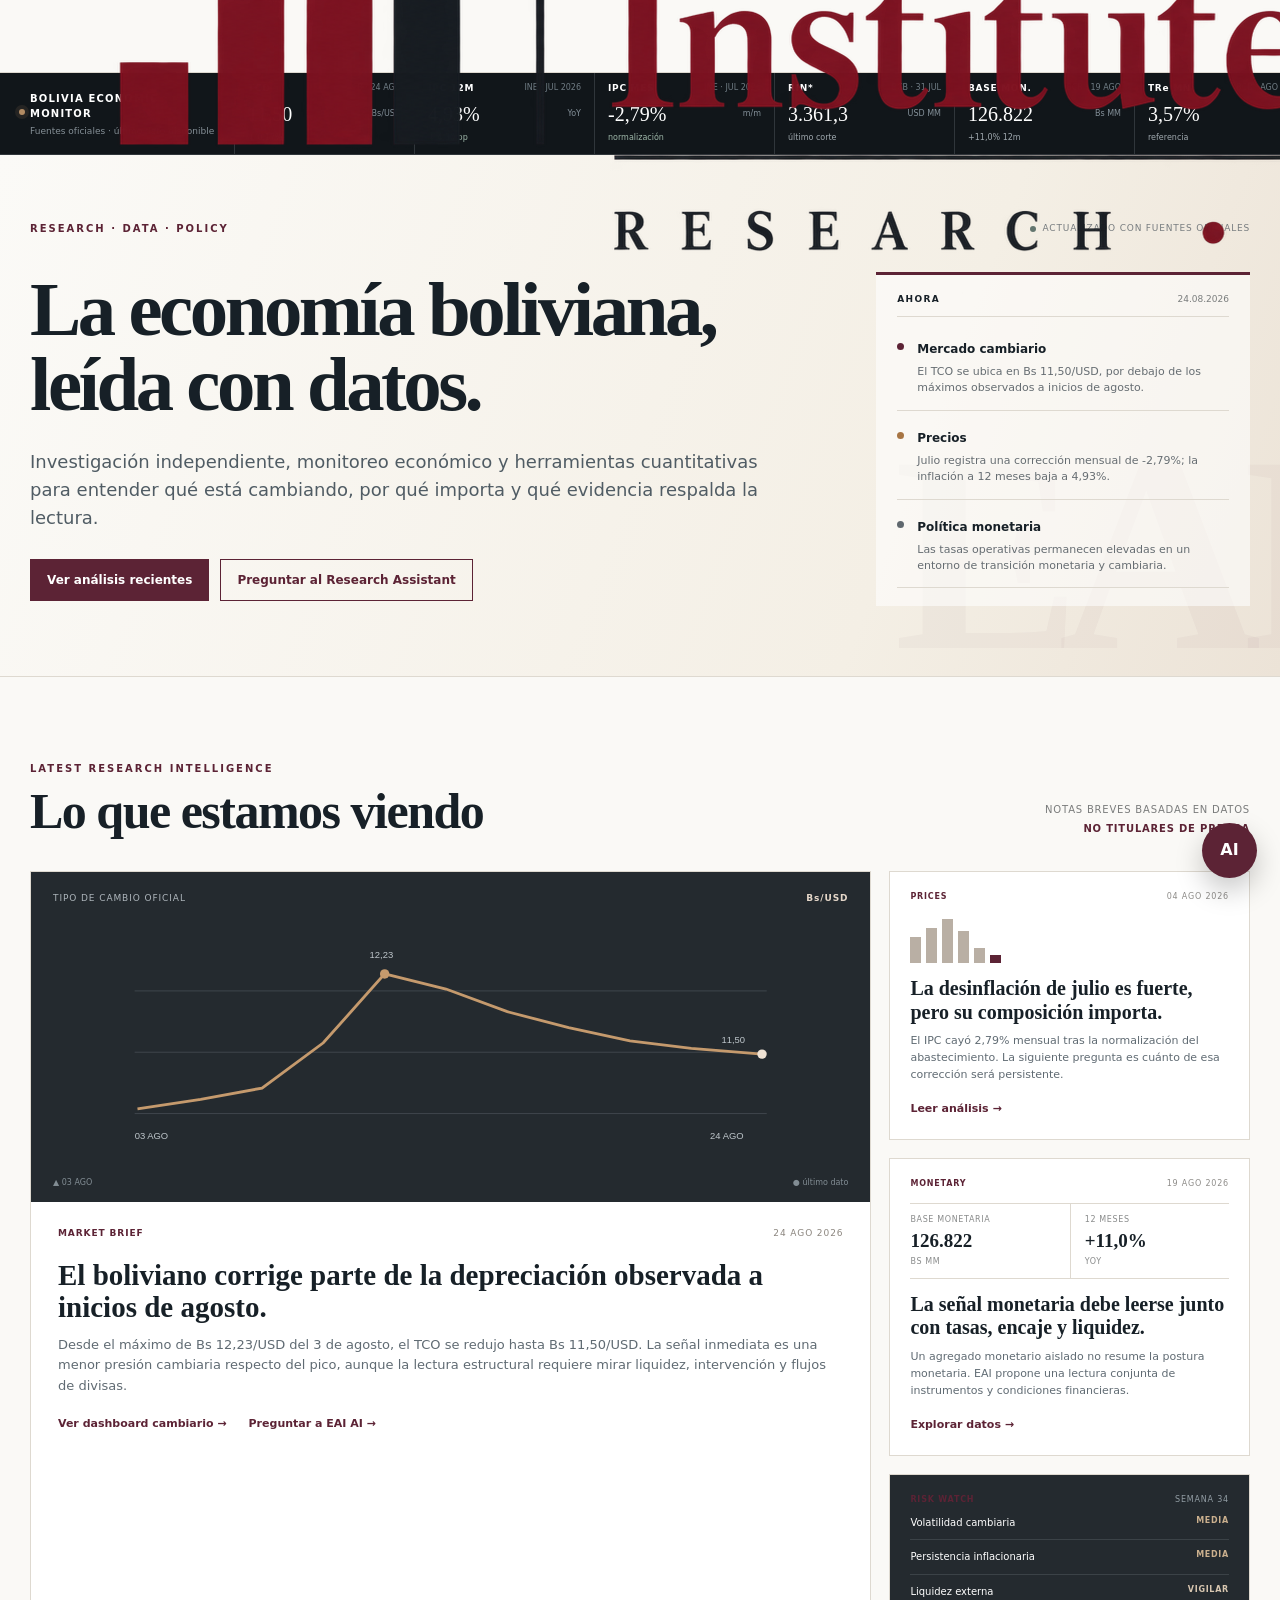
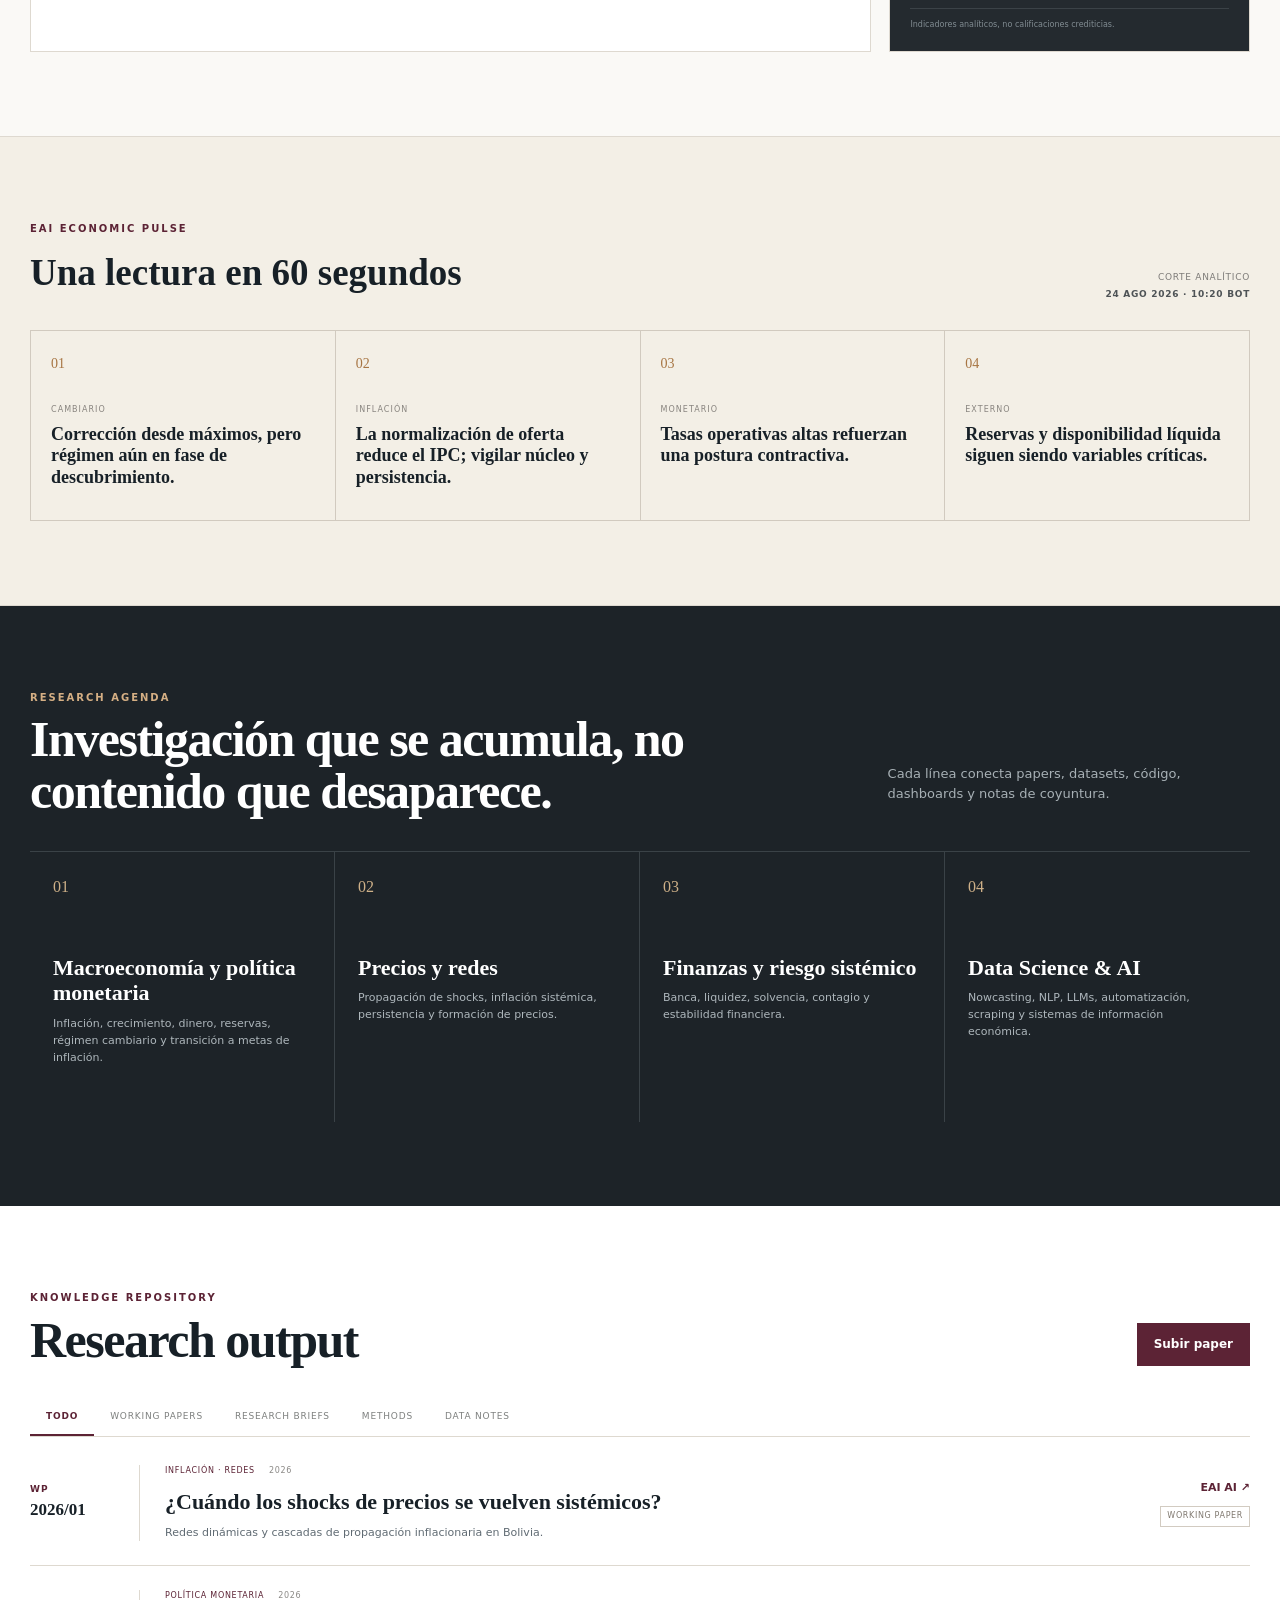
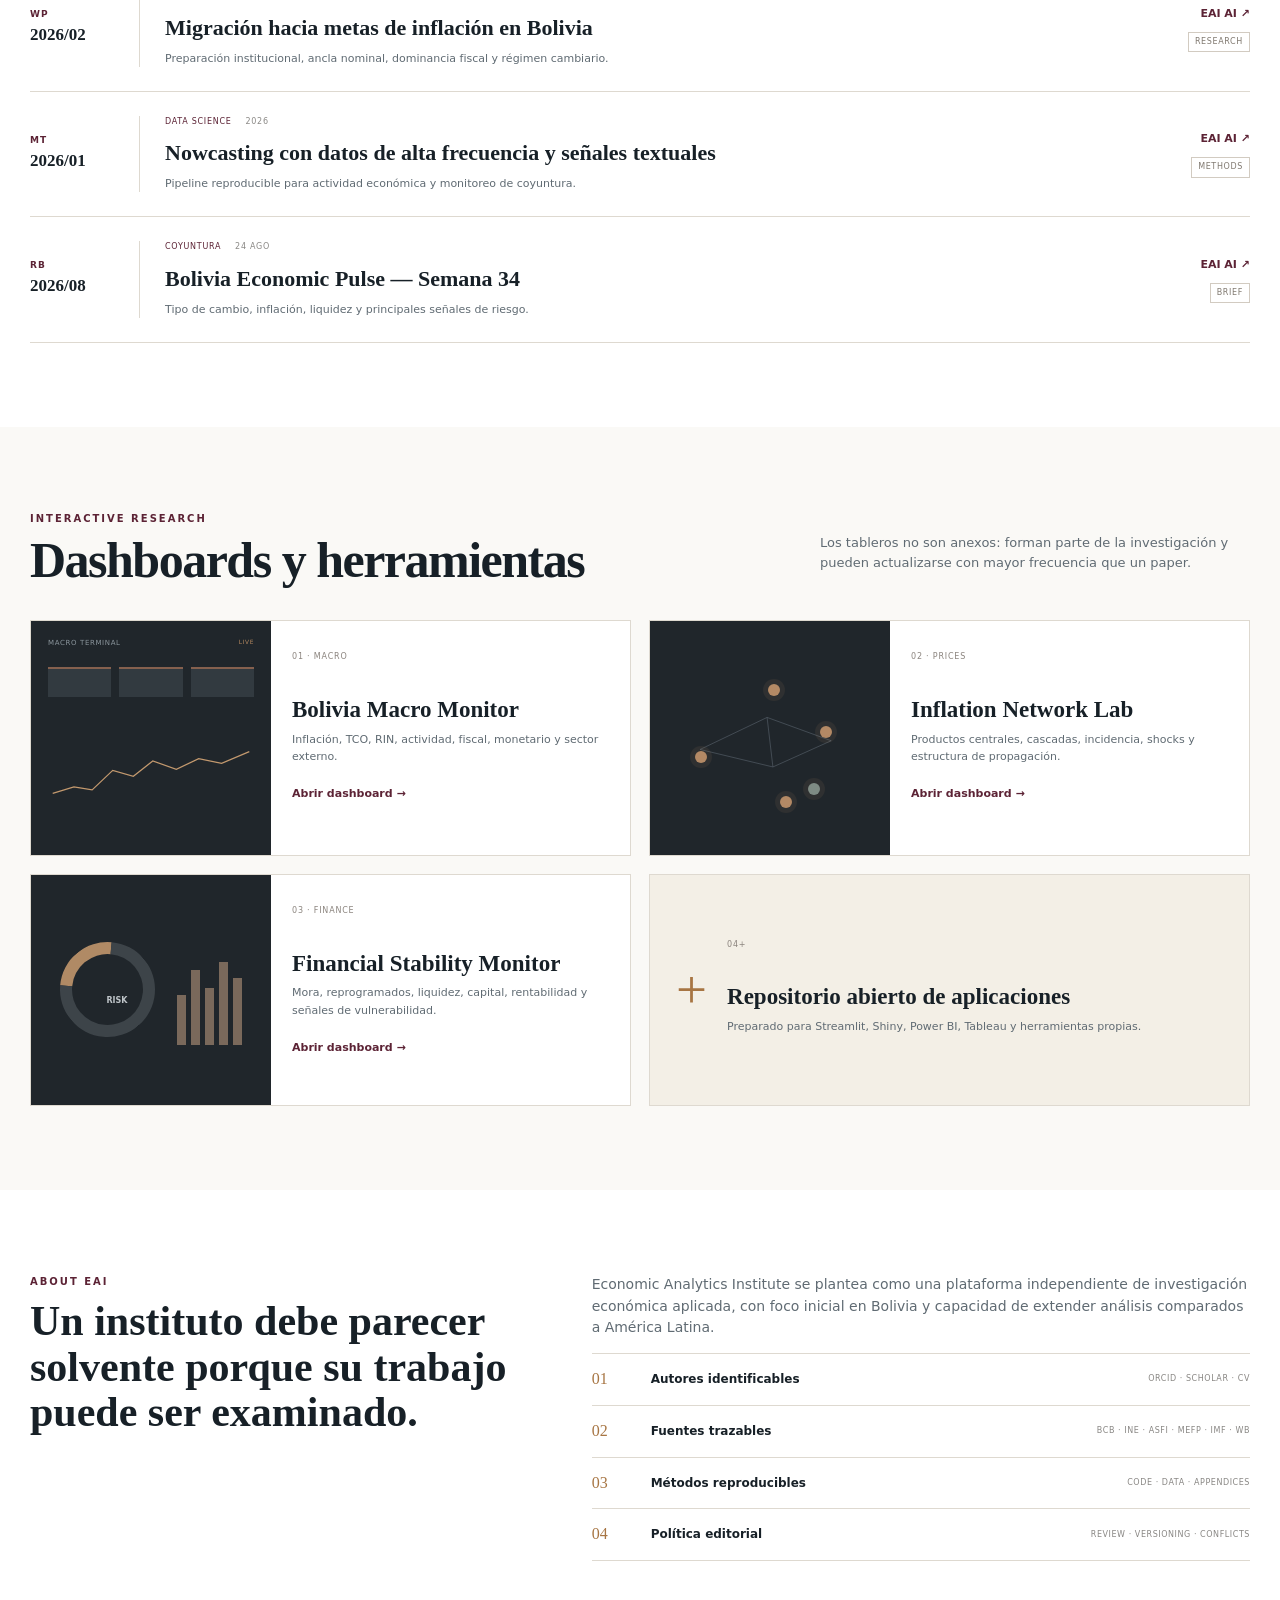
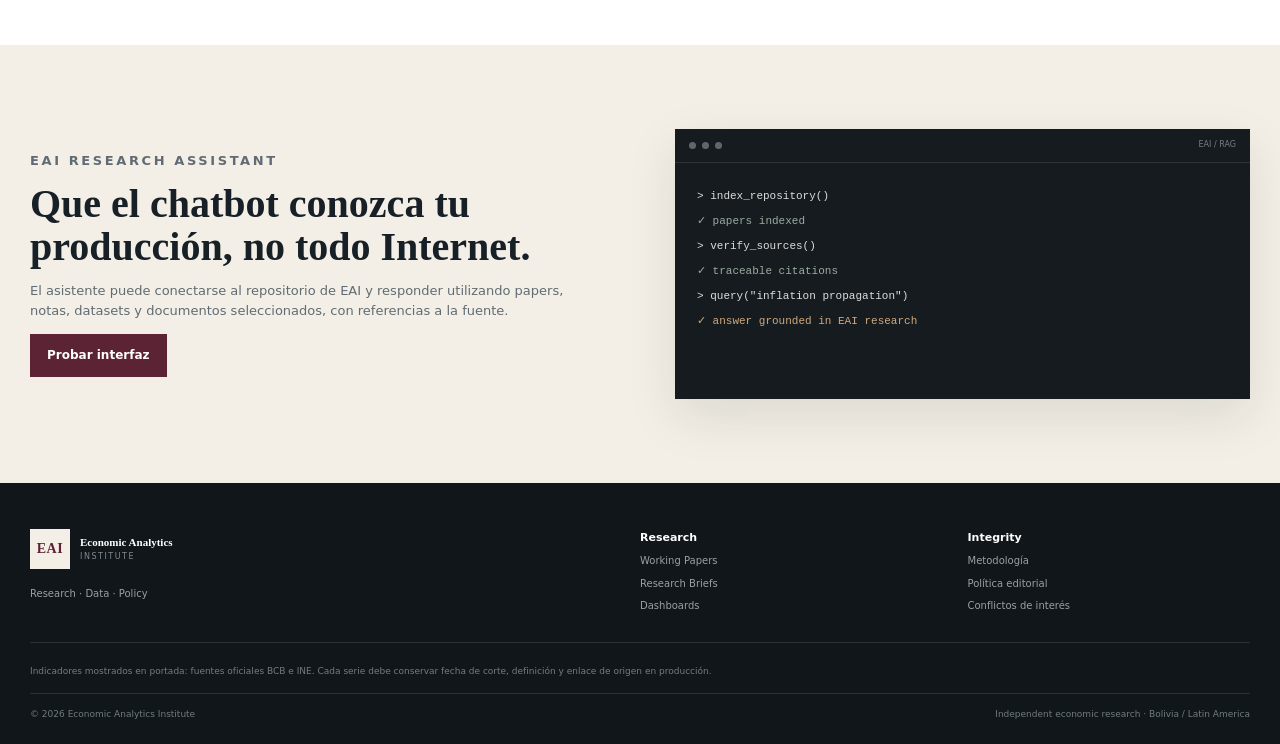
==== commit f9530c75: "Add favicon and shortcut icon to index.html Added favicon and shortcut icon links to the HTML head." ====
--- a/index.html
+++ b/index.html
@@ -6,13 +6,14 @@
   <meta name="description" content="Economic Analytics Institute — Bolivia Economic Research Terminal." />
   <title>Economic Analytics Institute | Research, Data & Policy</title>
   <link rel="stylesheet" href="styles.css" />
+  <link rel="icon" type="image/png" href="assets/brand/eai-favicon.png" />
+  <link rel="shortcut icon" href="assets/brand/eai-favicon.png" />
 </head>
 <body>
 <header class="site-header">
   <div class="container nav-wrap">
     <a class="brand" href="#home" aria-label="Economic Analytics Institute">
-      <span class="brand-mark">EAI</span>
-      <span class="brand-name"><strong>Economic Analytics</strong><small>Institute</small></span>
+      <img src="assets/brand/eai-logo-horizontal.png" alt="Economic Analytics Institute" class="brand-logo" />
     </a>
 
     <button class="menu-toggle" id="menuToggle" aria-label="Menu">☰</button>
@@ -416,4 +417,4 @@
 
 <script src="app.js"></script>
 </body>
-</html>+</html>
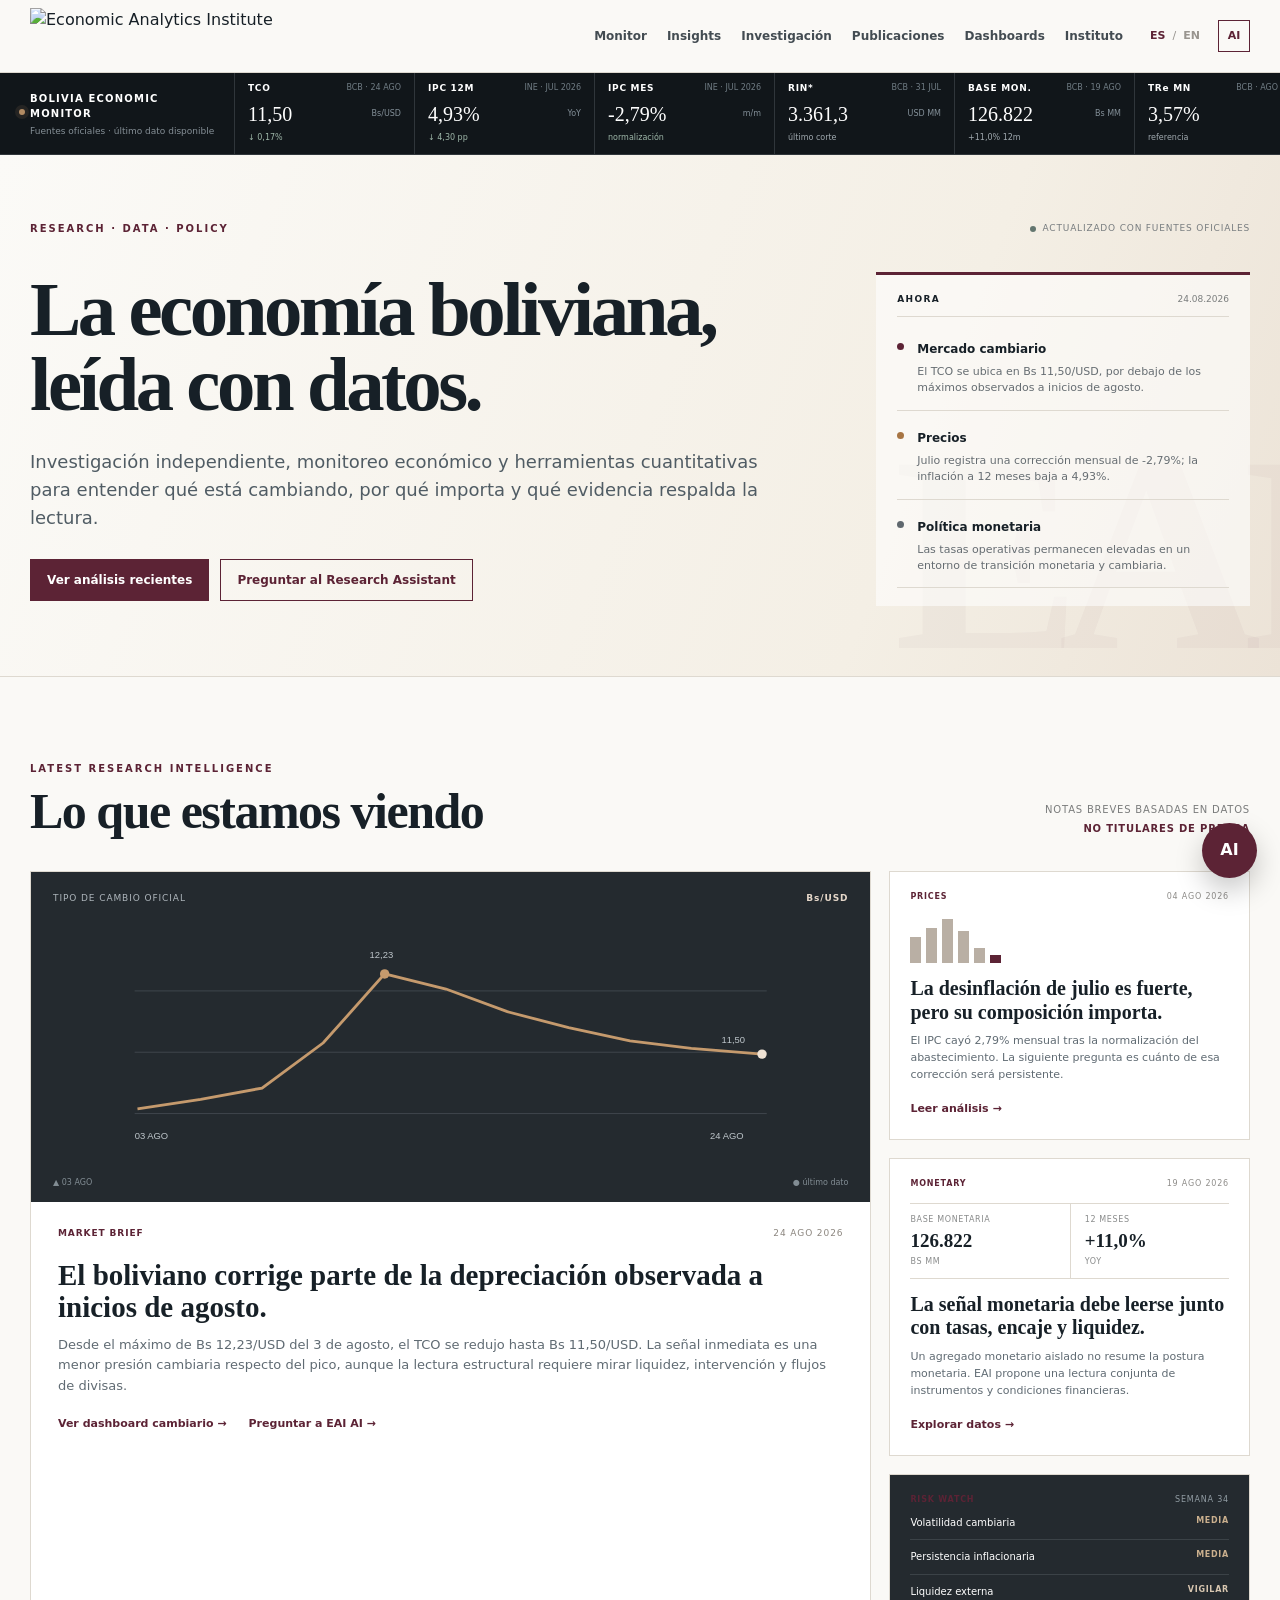
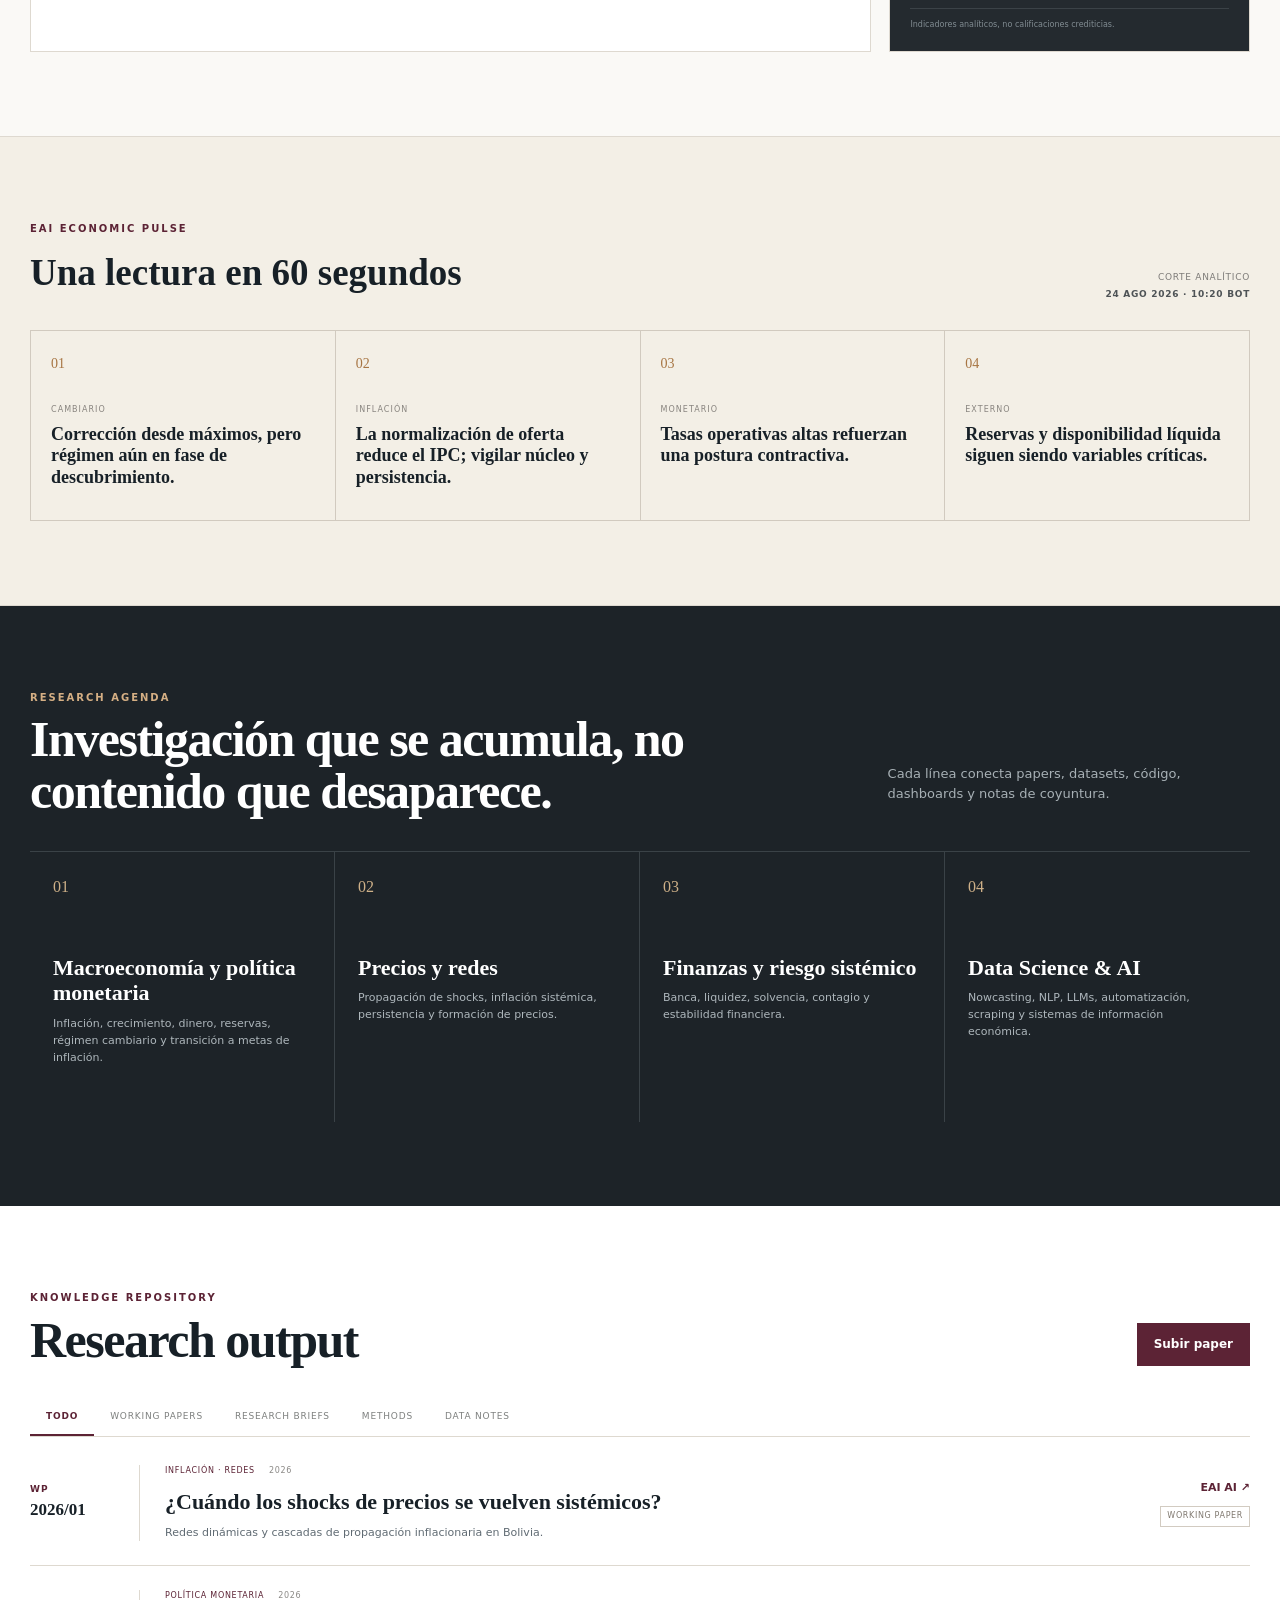
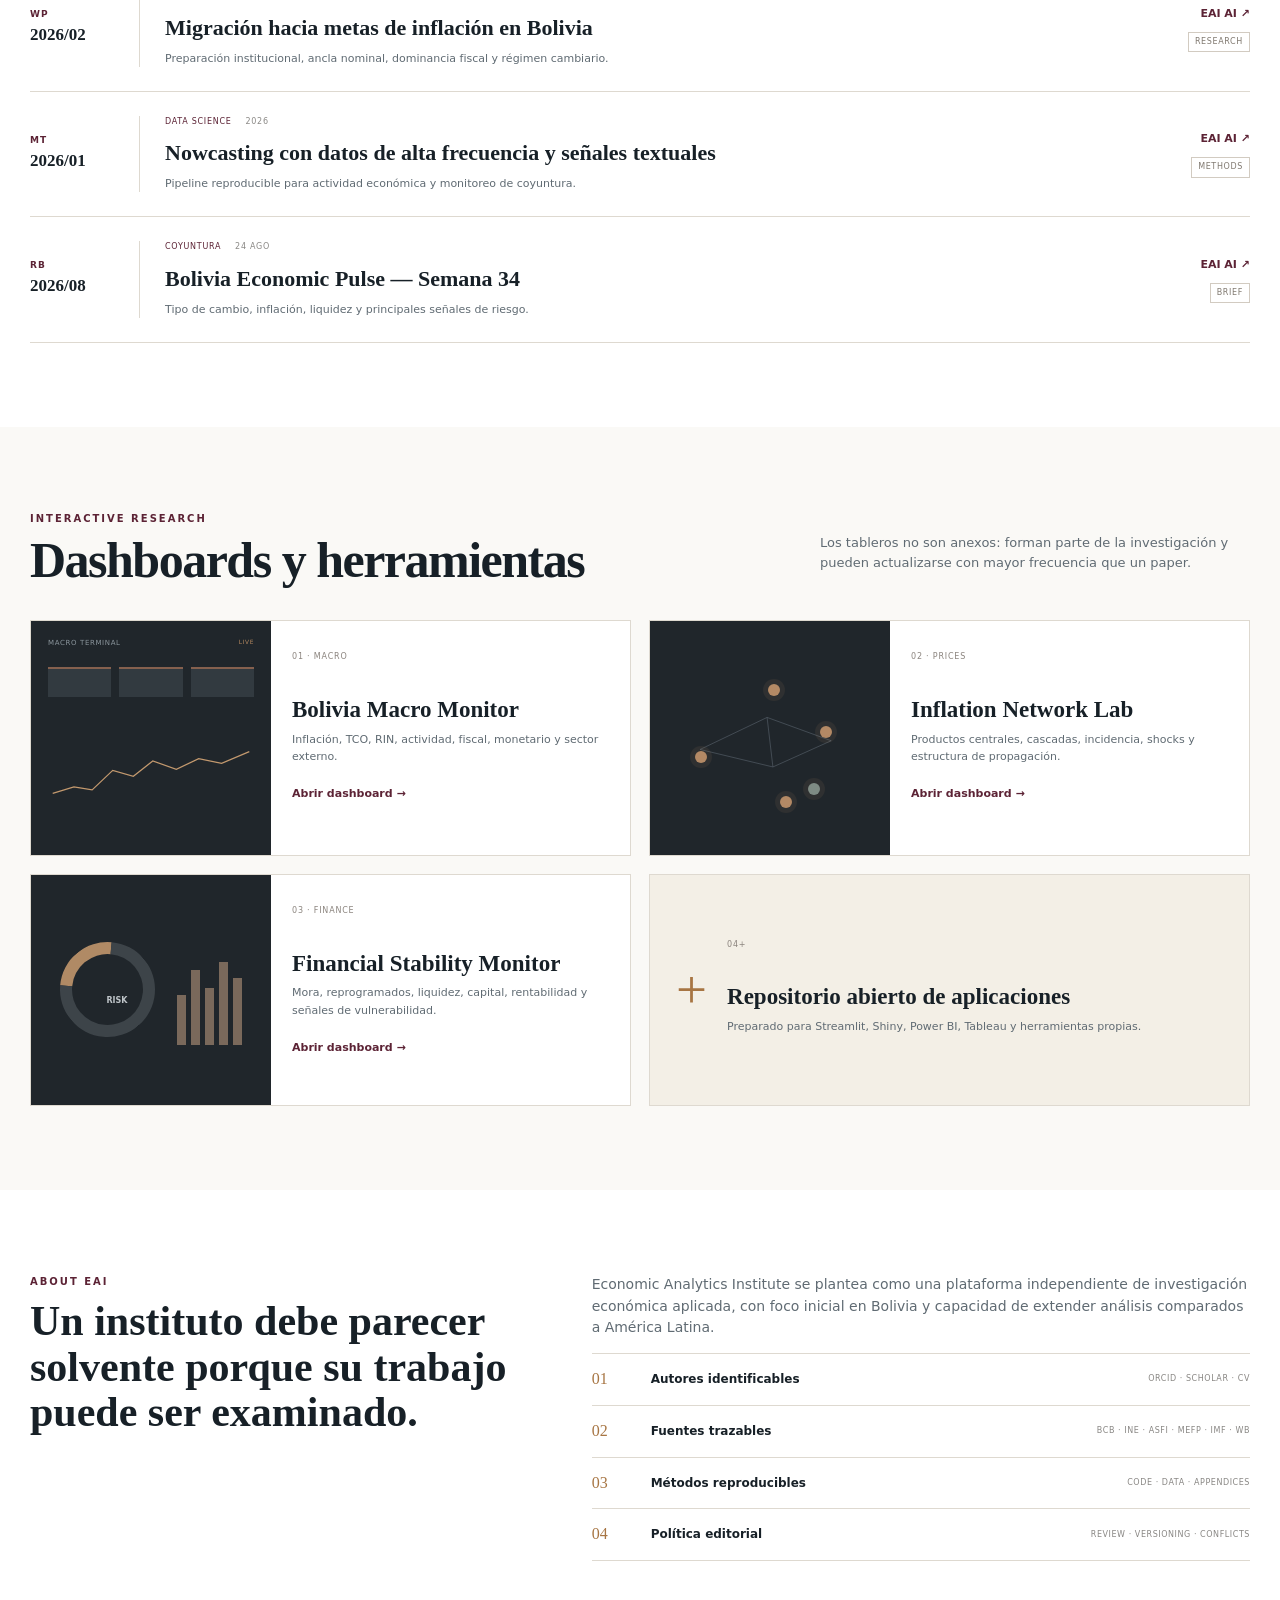
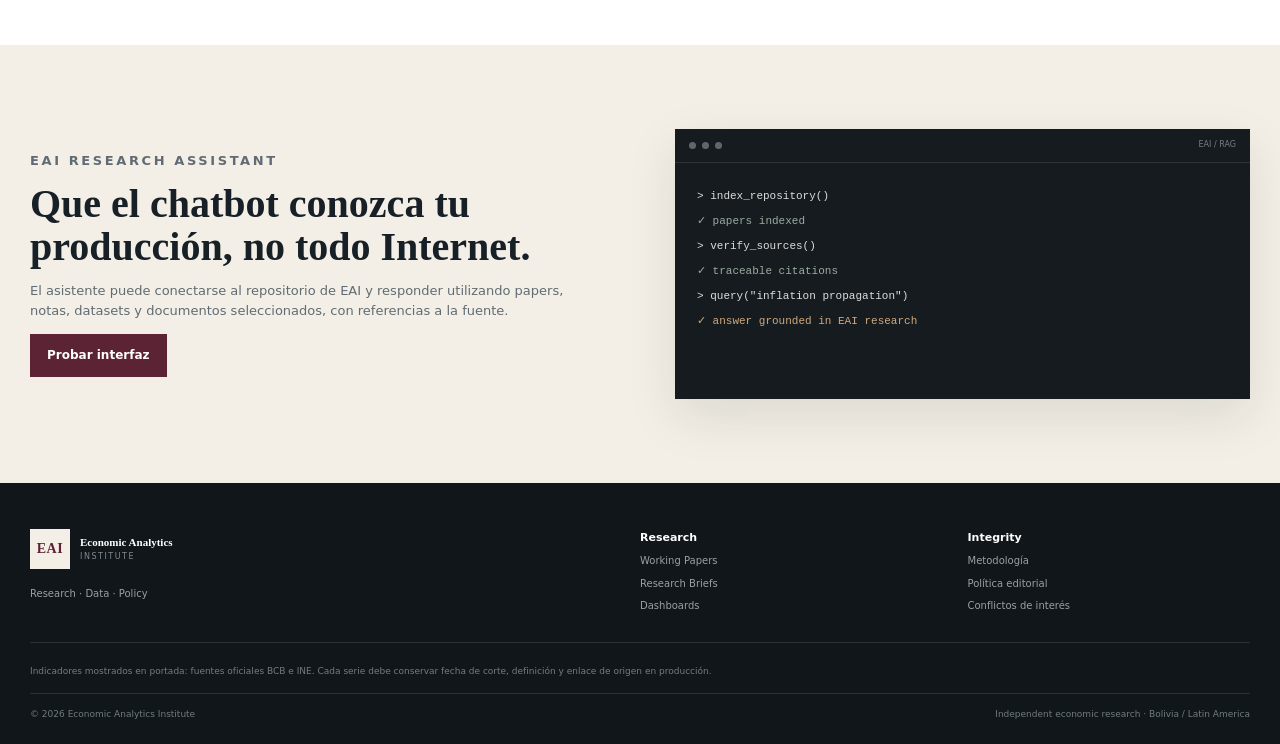
==== commit 0aac79c8: "Update logo image in header of index.html" ====
--- a/index.html
+++ b/index.html
@@ -13,8 +13,9 @@
 <header class="site-header">
   <div class="container nav-wrap">
     <a class="brand" href="#home" aria-label="Economic Analytics Institute">
-      <img src="assets/brand/eai-logo-horizontal.png" alt="Economic Analytics Institute" class="brand-logo" />
-    </a>
+      <img src="assets/brand/eai-logo-header.png"
+     alt="Economic Analytics Institute"
+     class="brand-logo" />
 
     <button class="menu-toggle" id="menuToggle" aria-label="Menu">☰</button>
 
--- a/styles.css
+++ b/styles.css
@@ -99,3 +99,21 @@
  .cred-list>div{grid-template-columns:35px 1fr}.cred-list small{grid-column:2}
  .footer-grid{grid-template-columns:1fr}.footer-bottom{flex-direction:column;gap:6px}.chat-input{grid-template-columns:1fr}
 }
+
+.brand {
+  display: flex;
+  align-items: center;
+  text-decoration: none;
+}
+
+.brand-logo {
+  display: block;
+  height: 56px;
+  width: auto;
+}
+
+@media (max-width: 768px) {
+  .brand-logo {
+    height: 42px;
+  }
+}
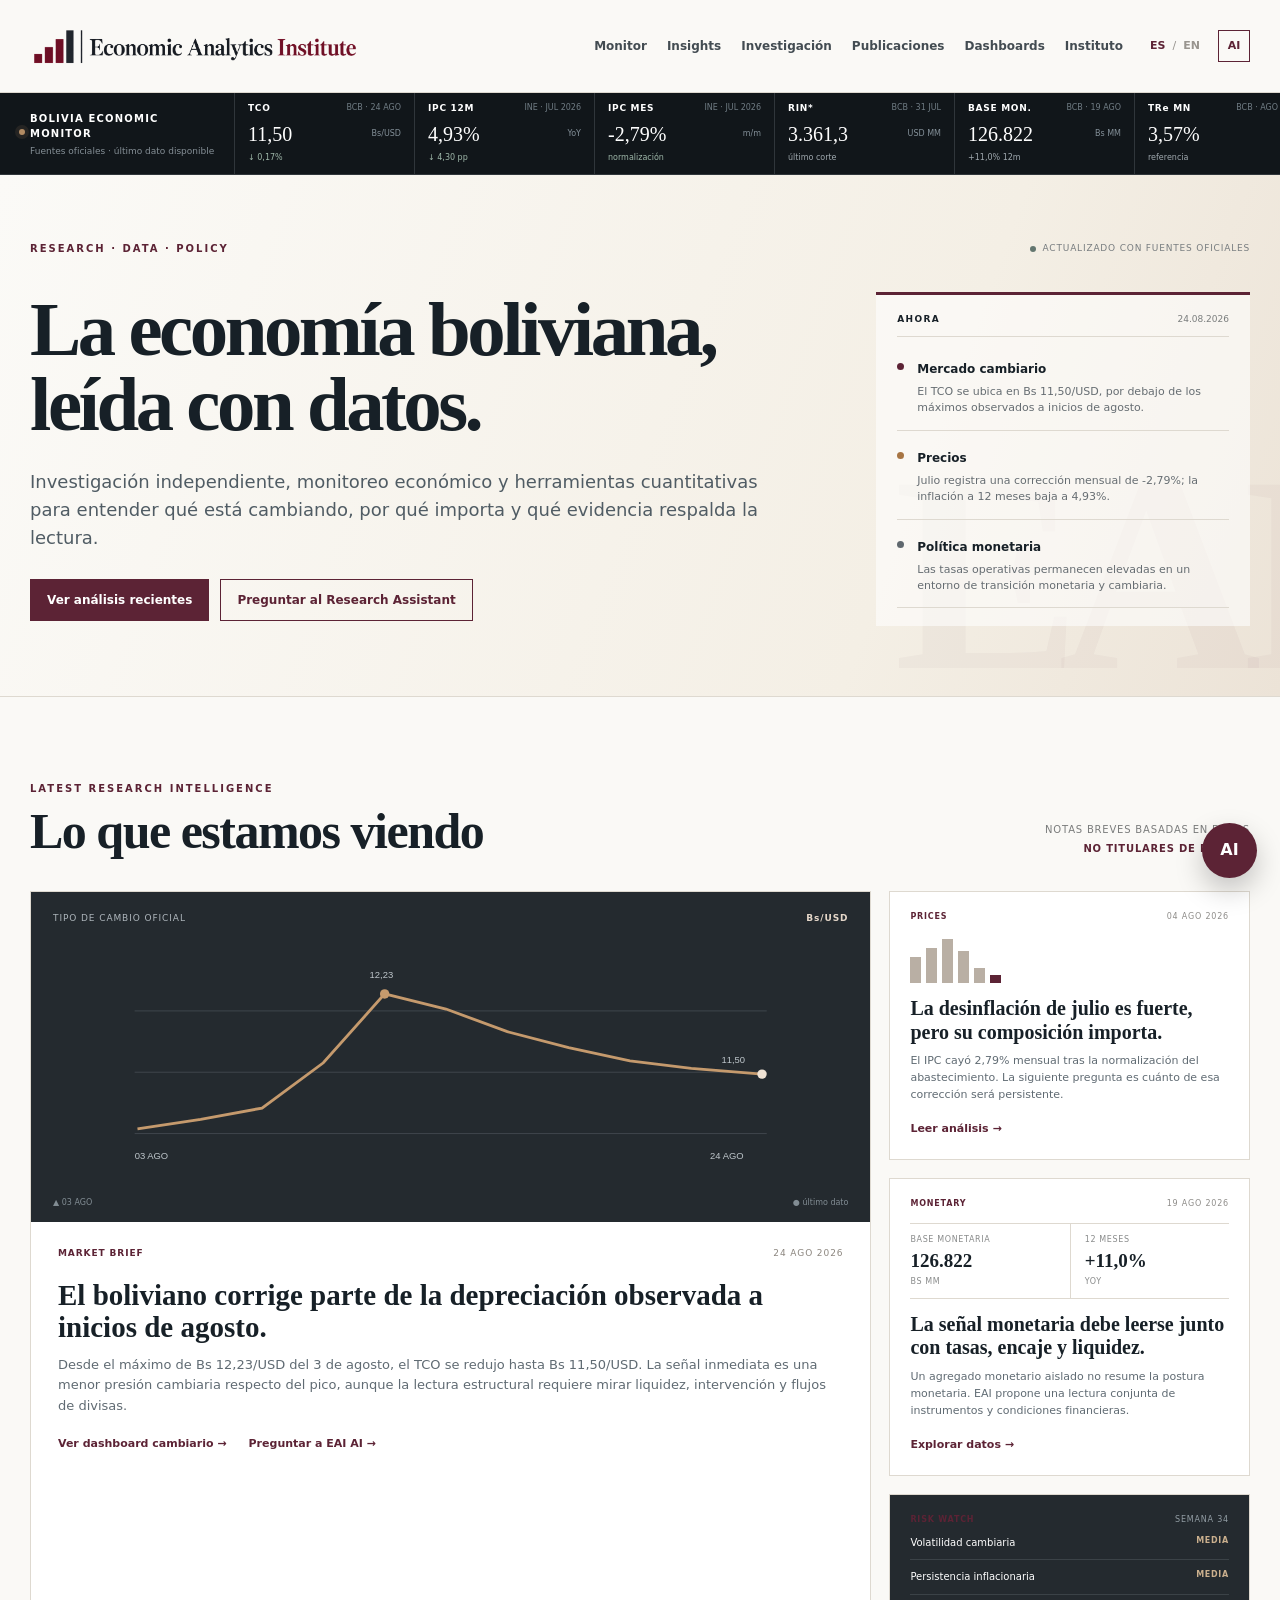
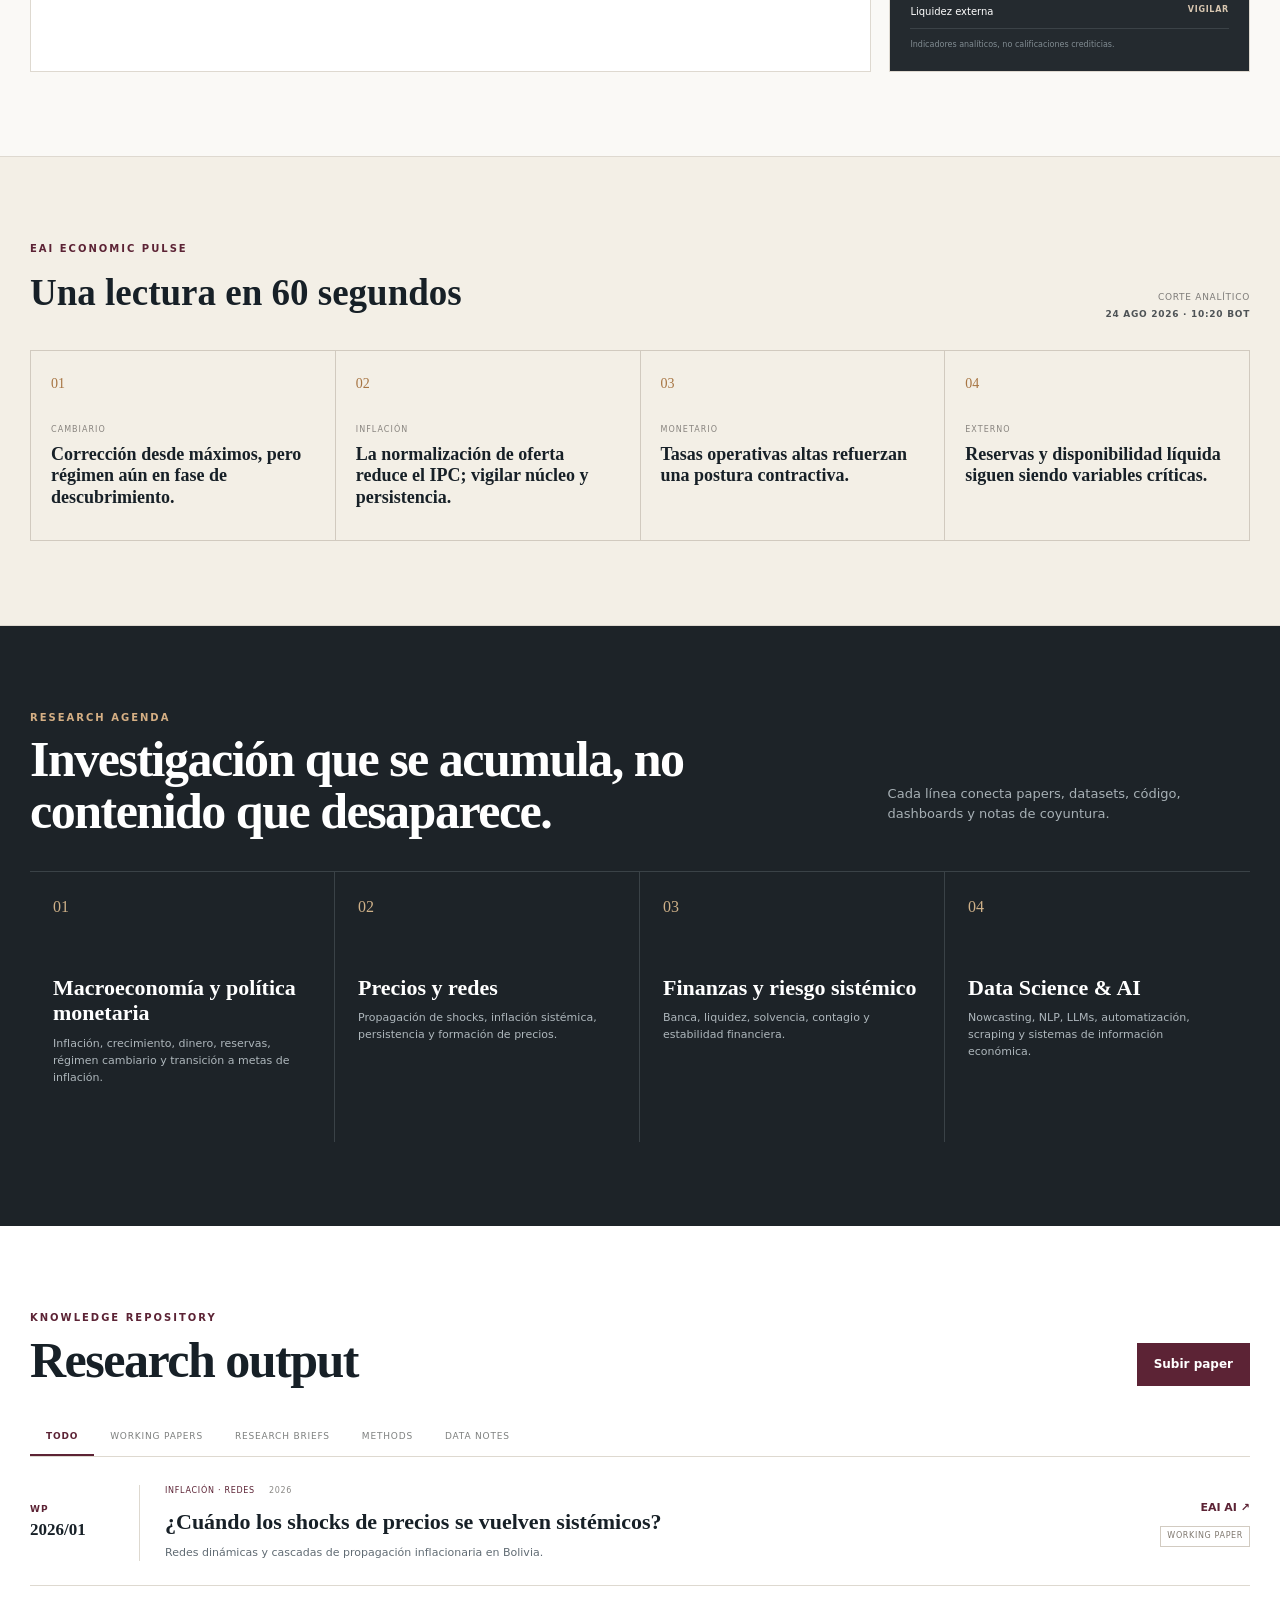
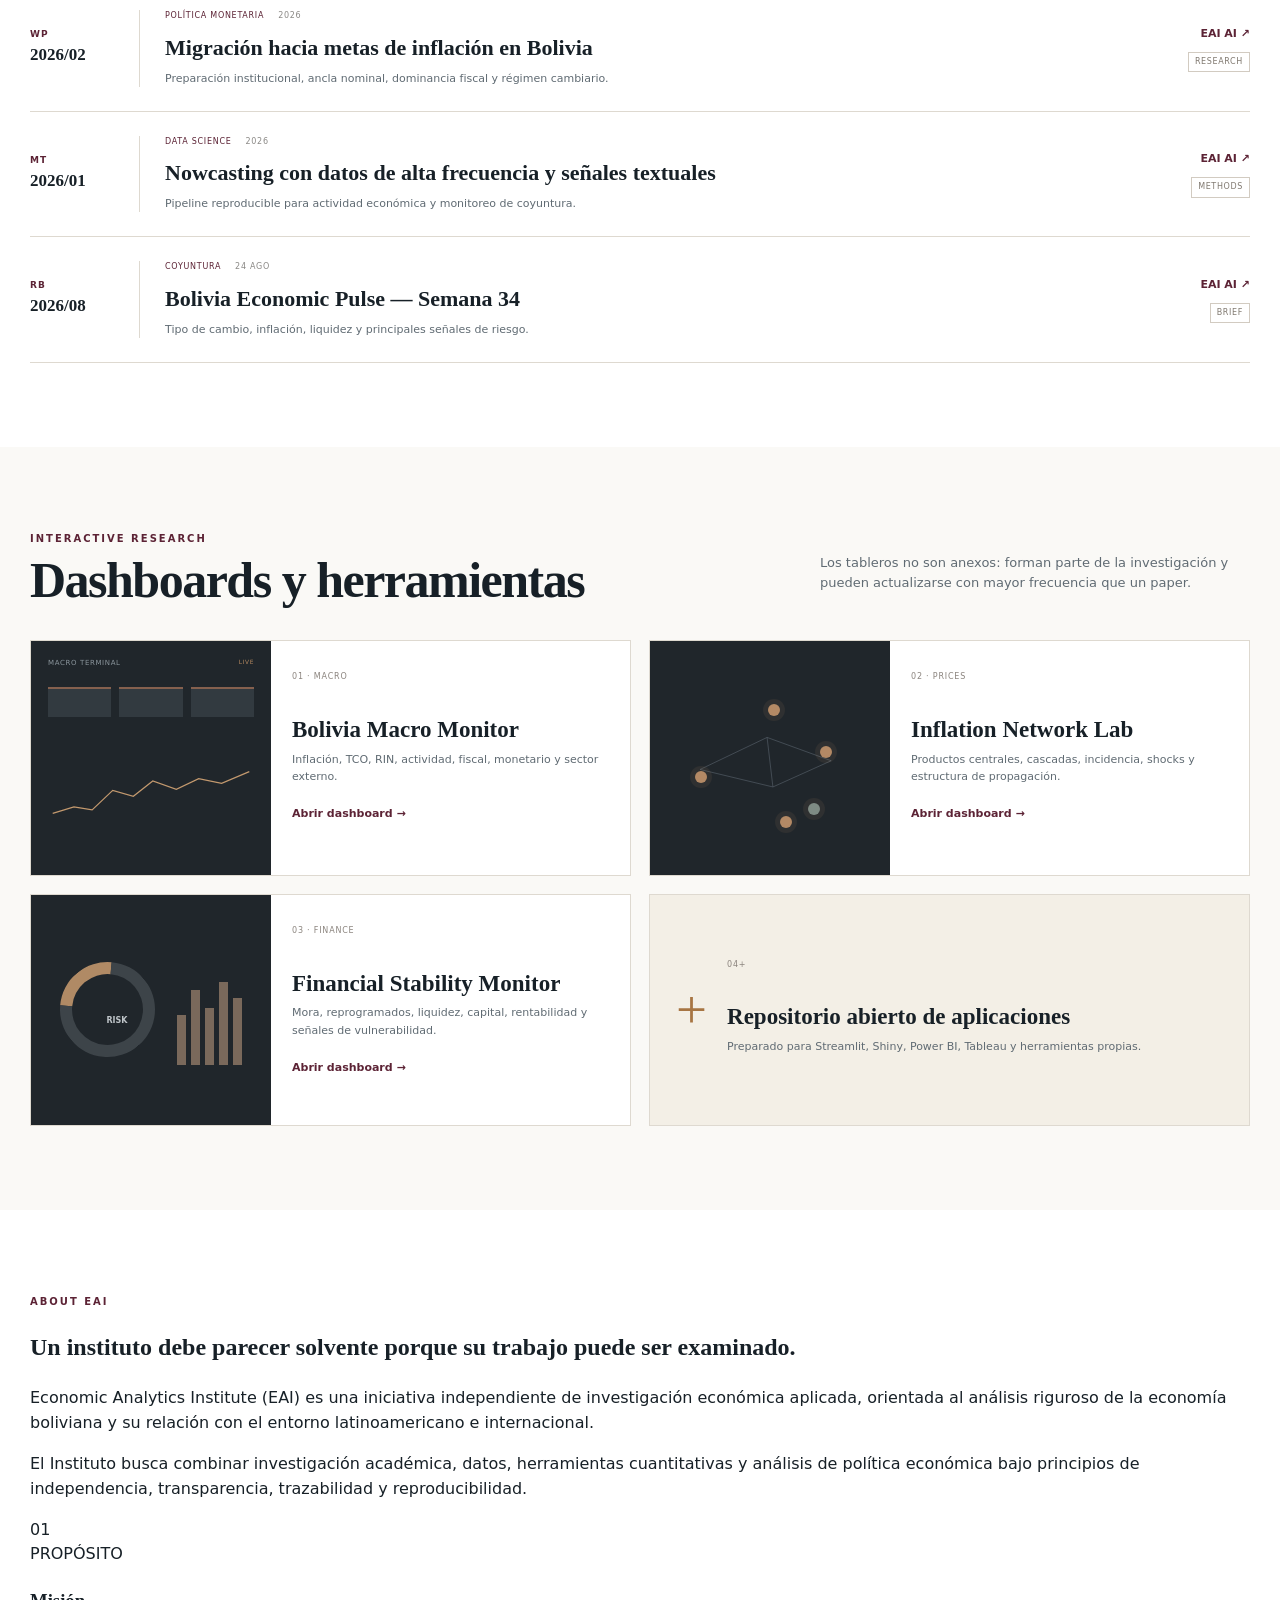
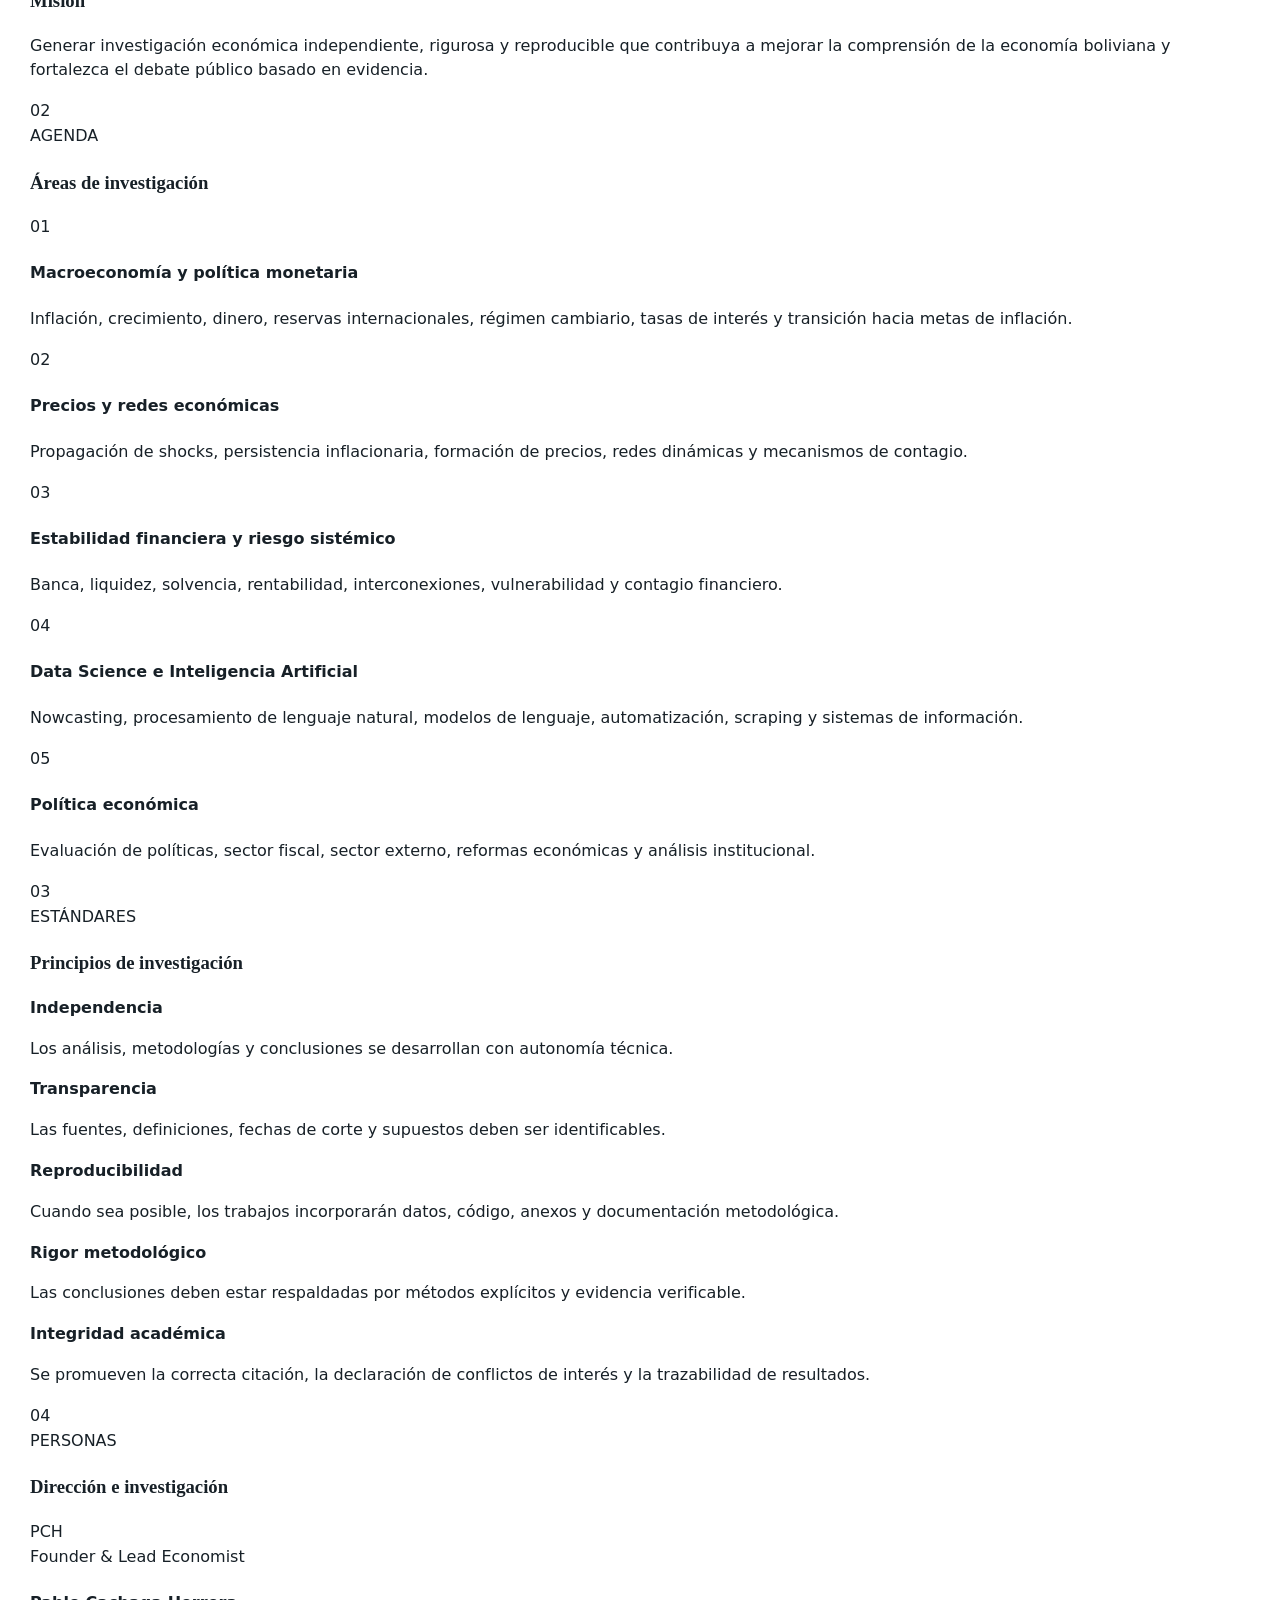
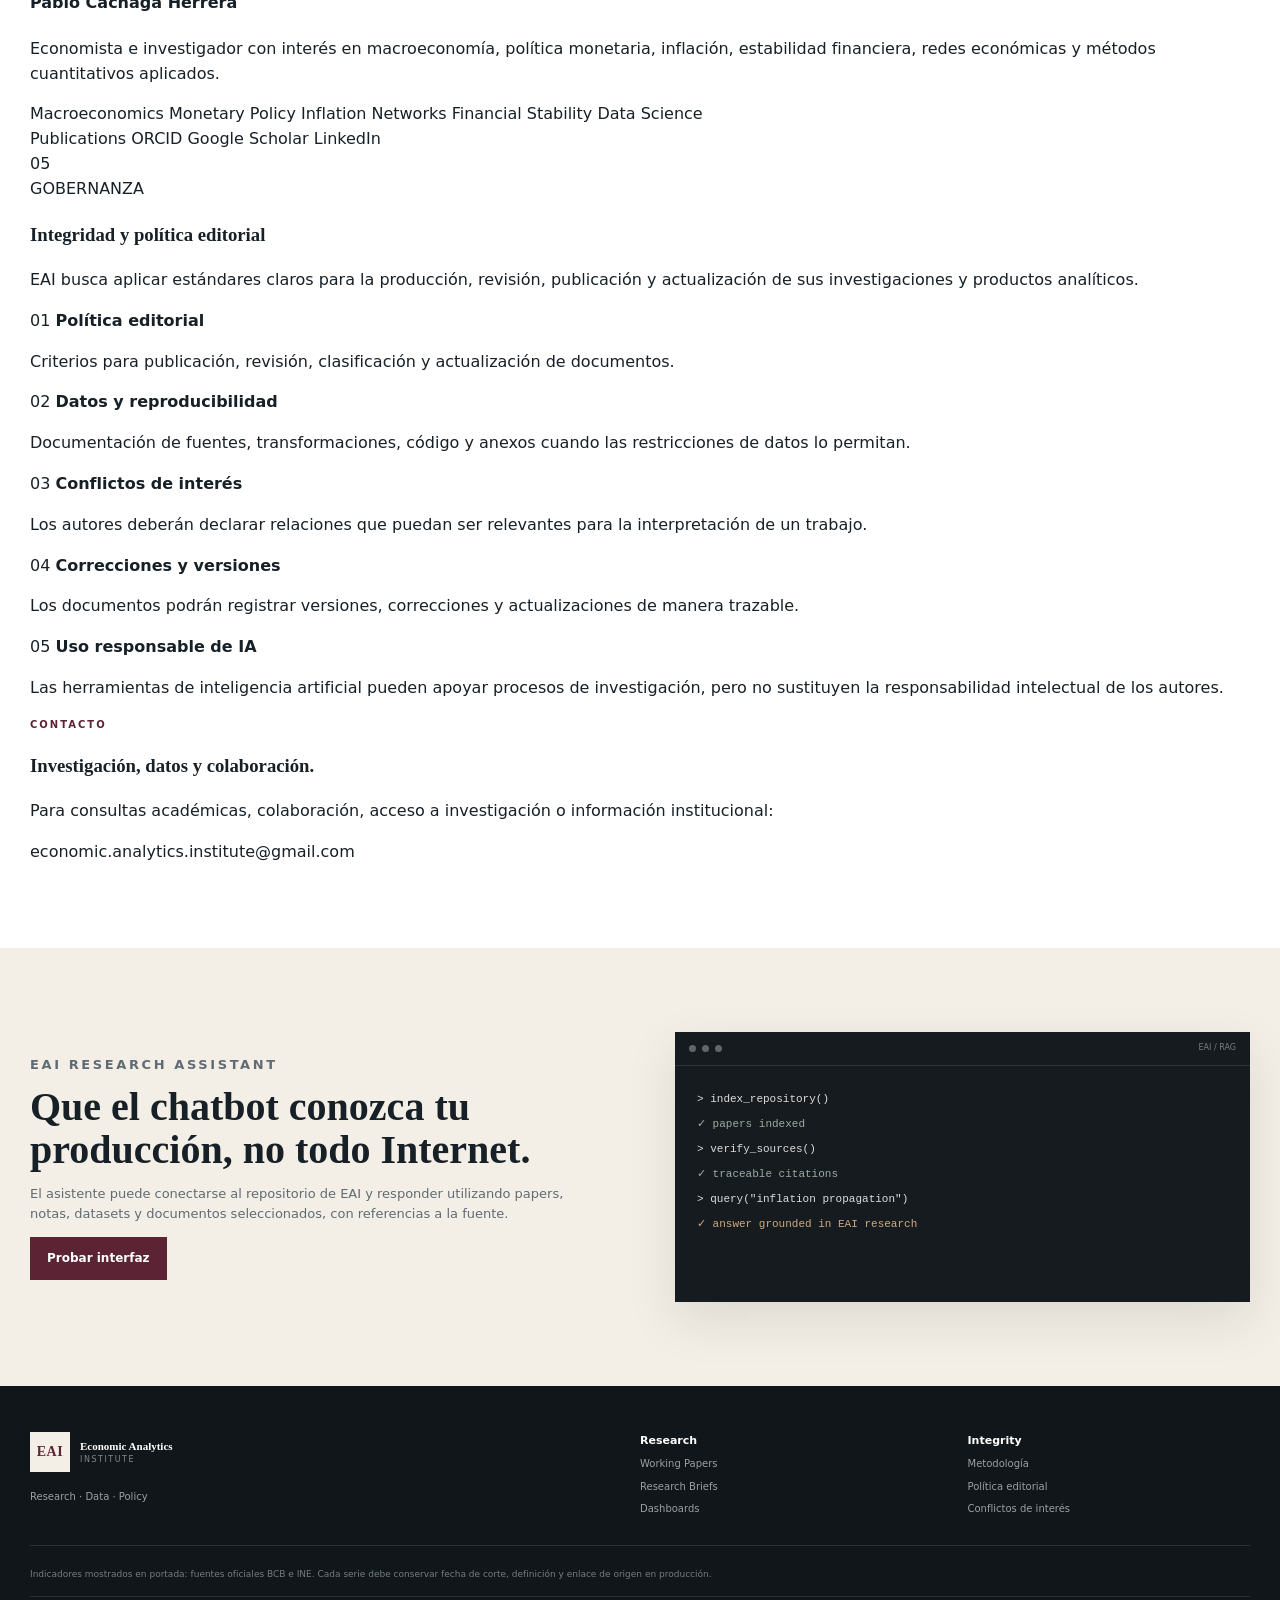
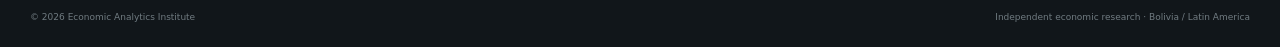
==== commit f0ec1b9c: "Revise about section with new content and structure Updated the structure and content of the about s" ====
--- a/index.html
+++ b/index.html
@@ -14,9 +14,10 @@
   <div class="container nav-wrap">
     <a class="brand" href="#home" aria-label="Economic Analytics Institute">
       <img src="assets/brand/eai-logo-header.png"
-     alt="Economic Analytics Institute"
-     class="brand-logo" />
-
+           alt="Economic Analytics Institute"
+           class="brand-logo" />
+    </a>
+    
     <button class="menu-toggle" id="menuToggle" aria-label="Menu">☰</button>
 
     <nav class="main-nav" id="mainNav">
@@ -328,20 +329,384 @@
 </section>
 
 <section class="section about-section" id="about">
-  <div class="container about-grid">
-    <div>
-      <p class="eyebrow" data-i18n="about.kicker">About EAI</p>
-      <h2 data-i18n="about.title">Un instituto debe parecer solvente porque su trabajo puede ser examinado.</h2>
-    </div>
-    <div class="about-copy">
-      <p data-i18n="about.p1">Economic Analytics Institute se plantea como una plataforma independiente de investigación económica aplicada, con foco inicial en Bolivia y capacidad de extender análisis comparados a América Latina.</p>
-      <div class="cred-list">
-        <div><span>01</span><strong data-i18n="about.c1">Autores identificables</strong><small>ORCID · Scholar · CV</small></div>
-        <div><span>02</span><strong data-i18n="about.c2">Fuentes trazables</strong><small>BCB · INE · ASFI · MEFP · IMF · WB</small></div>
-        <div><span>03</span><strong data-i18n="about.c3">Métodos reproducibles</strong><small>Code · Data · Appendices</small></div>
-        <div><span>04</span><strong data-i18n="about.c4">Política editorial</strong><small>Review · Versioning · Conflicts</small></div>
-      </div>
-    </div>
+  <div class="container">
+
+    <!-- INTRO -->
+    <div class="about-intro-grid">
+      <div>
+        <p class="eyebrow" data-i18n="about.kicker">Sobre EAI</p>
+
+        <h2 data-i18n="about.title">
+          Investigación económica independiente basada en evidencia.
+        </h2>
+      </div>
+
+      <div class="about-intro-copy">
+        <p class="about-lead" data-i18n="about.intro">
+          Economic Analytics Institute (EAI) es una iniciativa independiente
+          de investigación económica aplicada, orientada al análisis riguroso
+          de la economía boliviana y su relación con el entorno latinoamericano
+          e internacional.
+        </p>
+
+        <p data-i18n="about.intro2">
+          El Instituto busca combinar investigación académica, datos,
+          herramientas cuantitativas y análisis de política económica bajo
+          principios de independencia, transparencia, trazabilidad y
+          reproducibilidad.
+        </p>
+      </div>
+    </div>
+
+
+    <!-- MISSION -->
+    <div class="institution-block" id="mission">
+      <div class="institution-number">01</div>
+
+      <div class="institution-title">
+        <span data-i18n="about.missionLabel">PROPÓSITO</span>
+
+        <h3 data-i18n="about.missionTitle">
+          Misión
+        </h3>
+      </div>
+
+      <div class="institution-content">
+        <p data-i18n="about.mission">
+          Generar investigación económica independiente, rigurosa y
+          reproducible que contribuya a mejorar la comprensión de la economía
+          boliviana y fortalezca el debate público basado en evidencia.
+        </p>
+      </div>
+    </div>
+
+
+    <!-- RESEARCH AREAS -->
+    <div class="institution-block research-areas-block">
+      <div class="institution-number">02</div>
+
+      <div class="institution-title">
+        <span data-i18n="about.areasLabel">AGENDA</span>
+
+        <h3 data-i18n="about.areasTitle">
+          Áreas de investigación
+        </h3>
+      </div>
+
+      <div class="institution-content">
+
+        <div class="about-research-grid">
+
+          <article>
+            <span>01</span>
+            <h4 data-i18n="about.area1">
+              Macroeconomía y política monetaria
+            </h4>
+            <p data-i18n="about.area1p">
+              Inflación, crecimiento, dinero, reservas internacionales,
+              régimen cambiario, tasas de interés y transición hacia metas
+              de inflación.
+            </p>
+          </article>
+
+          <article>
+            <span>02</span>
+            <h4 data-i18n="about.area2">
+              Precios y redes económicas
+            </h4>
+            <p data-i18n="about.area2p">
+              Propagación de shocks, persistencia inflacionaria, formación
+              de precios, redes dinámicas y mecanismos de contagio.
+            </p>
+          </article>
+
+          <article>
+            <span>03</span>
+            <h4 data-i18n="about.area3">
+              Estabilidad financiera y riesgo sistémico
+            </h4>
+            <p data-i18n="about.area3p">
+              Banca, liquidez, solvencia, rentabilidad, interconexiones,
+              vulnerabilidad y contagio financiero.
+            </p>
+          </article>
+
+          <article>
+            <span>04</span>
+            <h4 data-i18n="about.area4">
+              Data Science e Inteligencia Artificial
+            </h4>
+            <p data-i18n="about.area4p">
+              Nowcasting, procesamiento de lenguaje natural, modelos de
+              lenguaje, automatización, scraping y sistemas de información.
+            </p>
+          </article>
+
+          <article>
+            <span>05</span>
+            <h4 data-i18n="about.area5">
+              Política económica
+            </h4>
+            <p data-i18n="about.area5p">
+              Evaluación de políticas, sector fiscal, sector externo,
+              reformas económicas y análisis institucional.
+            </p>
+          </article>
+
+        </div>
+      </div>
+    </div>
+
+
+    <!-- PRINCIPLES -->
+    <div class="institution-block" id="integrity">
+      <div class="institution-number">03</div>
+
+      <div class="institution-title">
+        <span data-i18n="about.principlesLabel">ESTÁNDARES</span>
+
+        <h3 data-i18n="about.principlesTitle">
+          Principios de investigación
+        </h3>
+      </div>
+
+      <div class="institution-content">
+
+        <div class="principles-grid">
+
+          <article>
+            <strong data-i18n="about.principle1">
+              Independencia
+            </strong>
+            <p data-i18n="about.principle1p">
+              Los análisis, metodologías y conclusiones se desarrollan con
+              autonomía técnica.
+            </p>
+          </article>
+
+          <article>
+            <strong data-i18n="about.principle2">
+              Transparencia
+            </strong>
+            <p data-i18n="about.principle2p">
+              Las fuentes, definiciones, fechas de corte y supuestos deben
+              ser identificables.
+            </p>
+          </article>
+
+          <article>
+            <strong data-i18n="about.principle3">
+              Reproducibilidad
+            </strong>
+            <p data-i18n="about.principle3p">
+              Cuando sea posible, los trabajos incorporarán datos, código,
+              anexos y documentación metodológica.
+            </p>
+          </article>
+
+          <article>
+            <strong data-i18n="about.principle4">
+              Rigor metodológico
+            </strong>
+            <p data-i18n="about.principle4p">
+              Las conclusiones deben estar respaldadas por métodos explícitos
+              y evidencia verificable.
+            </p>
+          </article>
+
+          <article>
+            <strong data-i18n="about.principle5">
+              Integridad académica
+            </strong>
+            <p data-i18n="about.principle5p">
+              Se promueven la correcta citación, la declaración de conflictos
+              de interés y la trazabilidad de resultados.
+            </p>
+          </article>
+
+        </div>
+      </div>
+    </div>
+
+
+    <!-- RESEARCH LEADERSHIP -->
+    <div class="institution-block people-block" id="people">
+      <div class="institution-number">04</div>
+
+      <div class="institution-title">
+        <span data-i18n="about.peopleLabel">PERSONAS</span>
+
+        <h3 data-i18n="about.peopleTitle">
+          Dirección e investigación
+        </h3>
+      </div>
+
+      <div class="institution-content">
+
+        <article class="researcher-card">
+
+          <div class="researcher-monogram">
+            PCH
+          </div>
+
+          <div class="researcher-main">
+
+            <span class="researcher-role">
+              Founder & Lead Economist
+            </span>
+
+            <h4>Pablo Cachaga Herrera</h4>
+
+            <p data-i18n="about.pabloBio">
+              Economista e investigador con interés en macroeconomía,
+              política monetaria, inflación, estabilidad financiera,
+              redes económicas y métodos cuantitativos aplicados.
+            </p>
+
+            <div class="researcher-fields">
+              <span>Macroeconomics</span>
+              <span>Monetary Policy</span>
+              <span>Inflation</span>
+              <span>Networks</span>
+              <span>Financial Stability</span>
+              <span>Data Science</span>
+            </div>
+
+            <div class="researcher-links">
+              <a href="#publications">
+                Publications
+              </a>
+
+              <a href="#" class="coming-link">
+                ORCID
+              </a>
+
+              <a href="#" class="coming-link">
+                Google Scholar
+              </a>
+
+              <a href="#" class="coming-link">
+                LinkedIn
+              </a>
+            </div>
+
+          </div>
+        </article>
+
+      </div>
+    </div>
+
+
+    <!-- RESEARCH INTEGRITY -->
+    <div class="institution-block editorial-block" id="editorial">
+      <div class="institution-number">05</div>
+
+      <div class="institution-title">
+        <span data-i18n="about.integrityLabel">GOBERNANZA</span>
+
+        <h3 data-i18n="about.integrityTitle">
+          Integridad y política editorial
+        </h3>
+      </div>
+
+      <div class="institution-content">
+
+        <p data-i18n="about.integrityIntro">
+          EAI busca aplicar estándares claros para la producción, revisión,
+          publicación y actualización de sus investigaciones y productos
+          analíticos.
+        </p>
+
+        <div class="policy-grid">
+
+          <article>
+            <span>01</span>
+            <strong data-i18n="about.policy1">
+              Política editorial
+            </strong>
+            <p data-i18n="about.policy1p">
+              Criterios para publicación, revisión, clasificación y
+              actualización de documentos.
+            </p>
+          </article>
+
+          <article>
+            <span>02</span>
+            <strong data-i18n="about.policy2">
+              Datos y reproducibilidad
+            </strong>
+            <p data-i18n="about.policy2p">
+              Documentación de fuentes, transformaciones, código y anexos
+              cuando las restricciones de datos lo permitan.
+            </p>
+          </article>
+
+          <article id="conflicts">
+            <span>03</span>
+            <strong data-i18n="about.policy3">
+              Conflictos de interés
+            </strong>
+            <p data-i18n="about.policy3p">
+              Los autores deberán declarar relaciones que puedan ser
+              relevantes para la interpretación de un trabajo.
+            </p>
+          </article>
+
+          <article>
+            <span>04</span>
+            <strong data-i18n="about.policy4">
+              Correcciones y versiones
+            </strong>
+            <p data-i18n="about.policy4p">
+              Los documentos podrán registrar versiones, correcciones y
+              actualizaciones de manera trazable.
+            </p>
+          </article>
+
+          <article>
+            <span>05</span>
+            <strong data-i18n="about.policy5">
+              Uso responsable de IA
+            </strong>
+            <p data-i18n="about.policy5p">
+              Las herramientas de inteligencia artificial pueden apoyar
+              procesos de investigación, pero no sustituyen la responsabilidad
+              intelectual de los autores.
+            </p>
+          </article>
+
+        </div>
+      </div>
+    </div>
+
+
+    <!-- CONTACT -->
+    <div class="institution-contact">
+
+      <div>
+        <p class="eyebrow" data-i18n="about.contactLabel">
+          CONTACTO
+        </p>
+
+        <h3 data-i18n="about.contactTitle">
+          Investigación, datos y colaboración.
+        </h3>
+      </div>
+
+      <div>
+        <p data-i18n="about.contactText">
+          Para consultas académicas, colaboración, acceso a investigación
+          o información institucional:
+        </p>
+
+        <a class="institution-email"
+           href="mailto:economic.analytics.institute@gmail.com">
+          economic.analytics.institute@gmail.com
+        </a>
+      </div>
+
+    </div>
+
   </div>
 </section>
 
--- a/styles.css
+++ b/styles.css
@@ -100,20 +100,55 @@
  .footer-grid{grid-template-columns:1fr}.footer-bottom{flex-direction:column;gap:6px}.chat-input{grid-template-columns:1fr}
 }
 
+/* ===== EAI HEADER BRANDING ===== */
+
+.nav-wrap {
+  height: 92px;
+  min-height: 92px;
+}
+
 .brand {
-  display: flex;
-  align-items: center;
-  text-decoration: none;
+  flex-shrink: 0;
 }
 
 .brand-logo {
   display: block;
-  height: 56px;
-  width: auto;
+  width: 330px;
+  height: auto;
+  object-fit: contain;
 }
 
-@media (max-width: 768px) {
+/* Para pantallas medianas */
+@media (max-width: 1150px) {
   .brand-logo {
-    height: 42px;
+    width: 270px;
+  }
+
+  .main-nav {
+    gap: 12px;
   }
 }
+
+/* Tablet */
+@media (max-width: 850px) {
+  .main-nav {
+    top: 92px;
+  }
+}
+
+/* Mobile */
+@media (max-width: 768px) {
+  .nav-wrap {
+    height: 70px;
+    min-height: 70px;
+  }
+
+  .brand-logo {
+    width: 210px;
+    height: auto;
+  }
+
+  .main-nav {
+    top: 70px;
+  }
+}
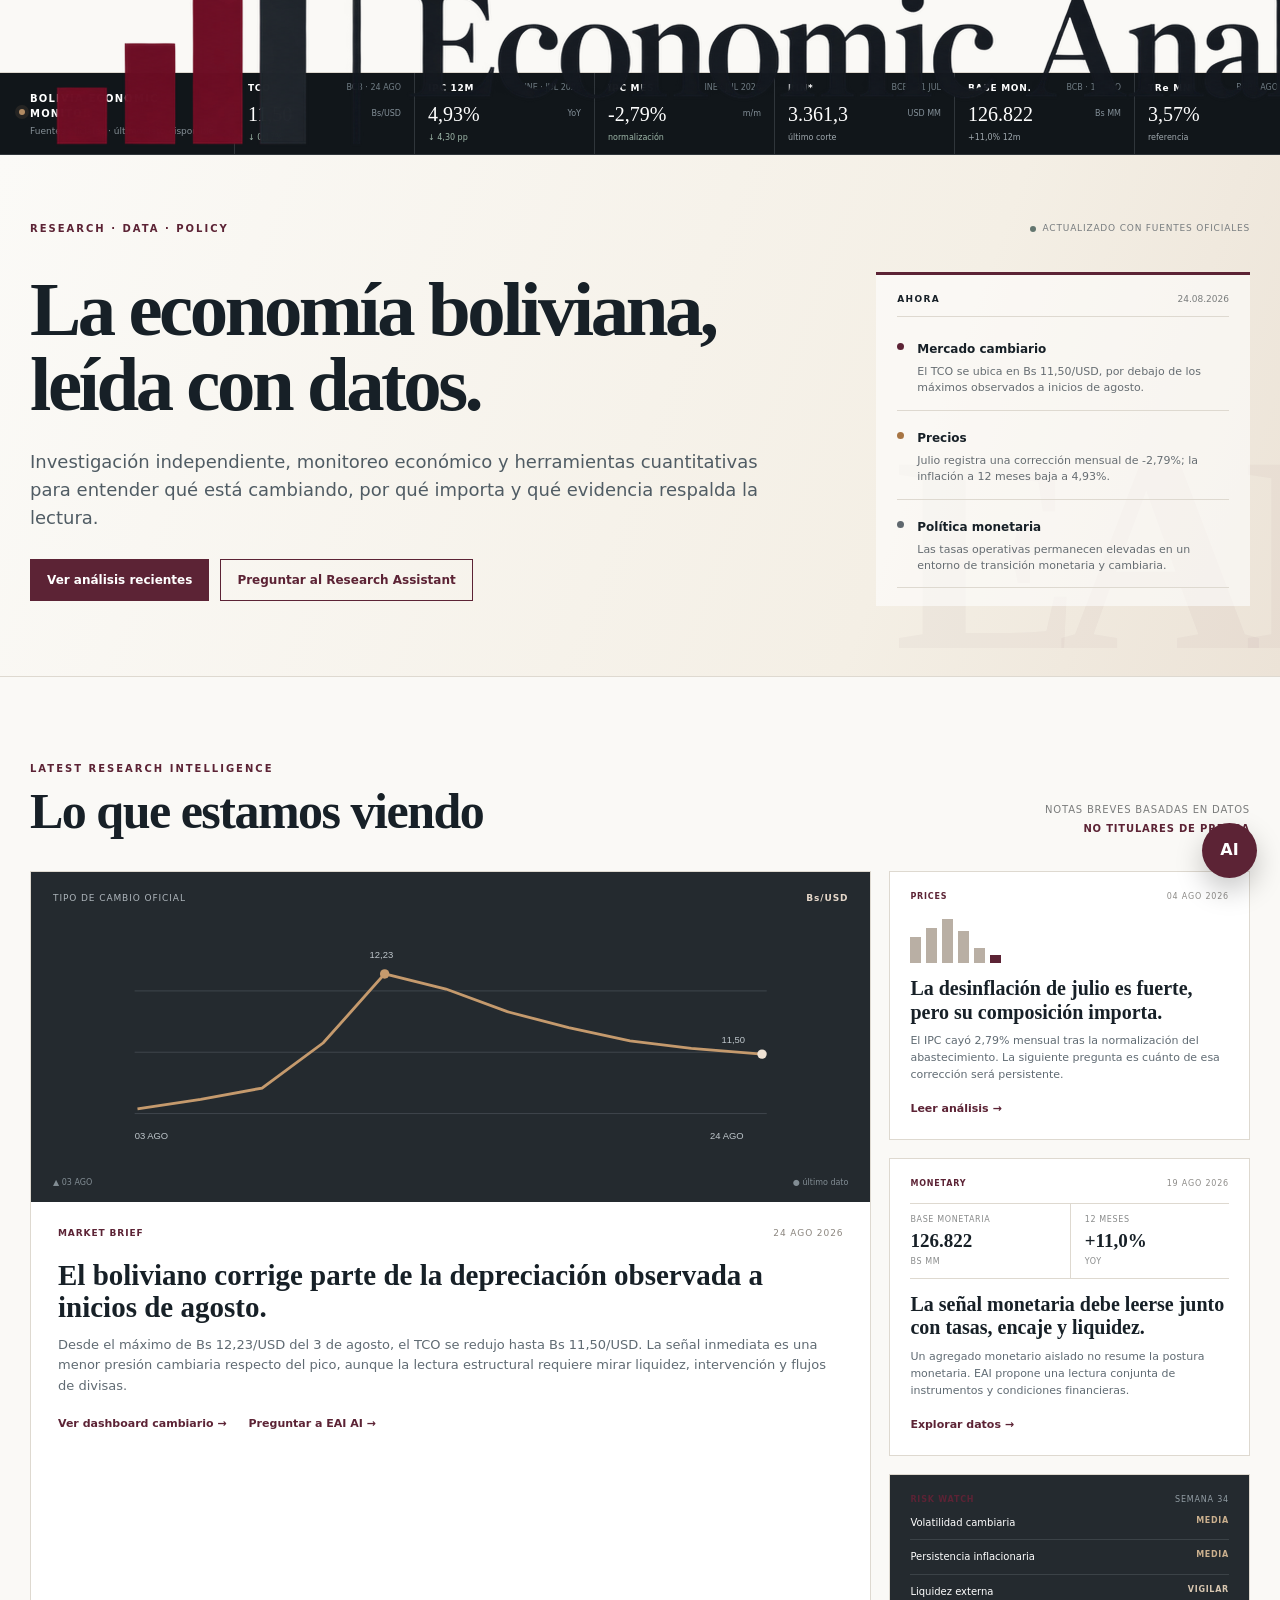
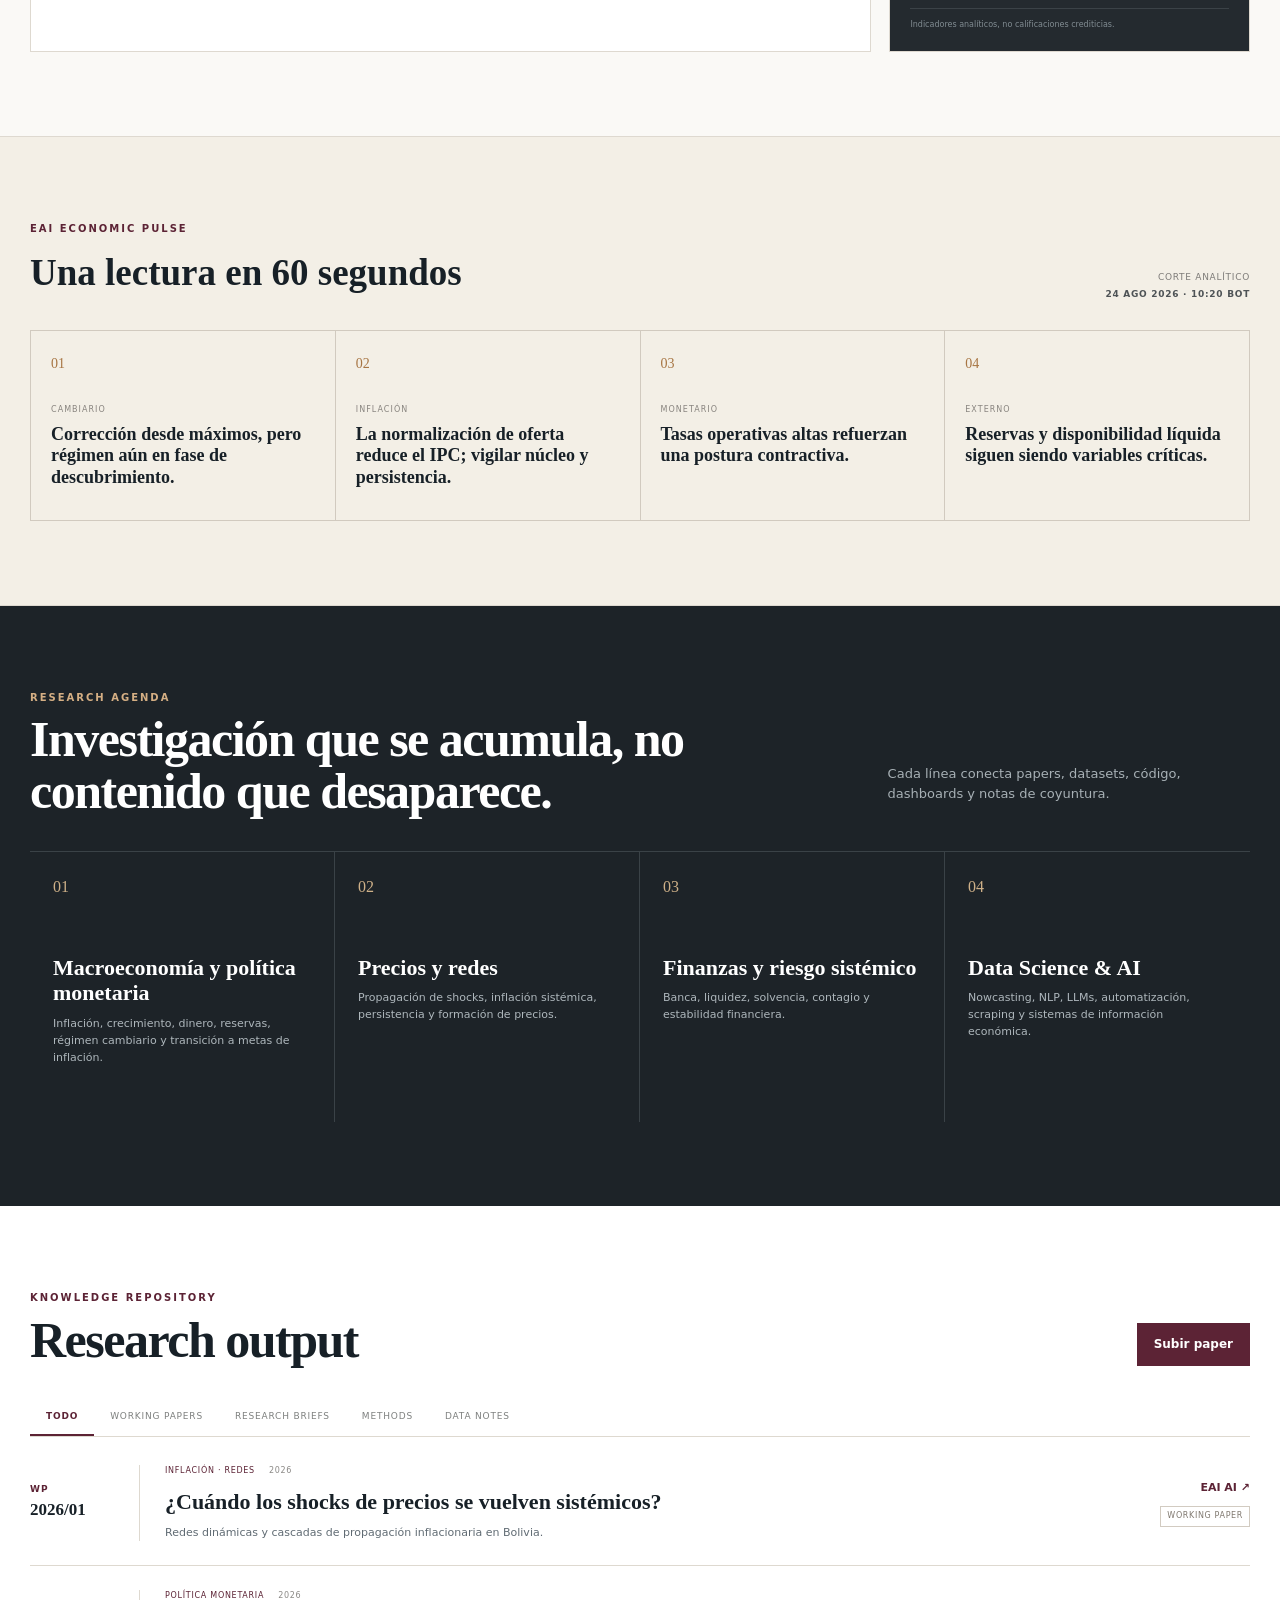
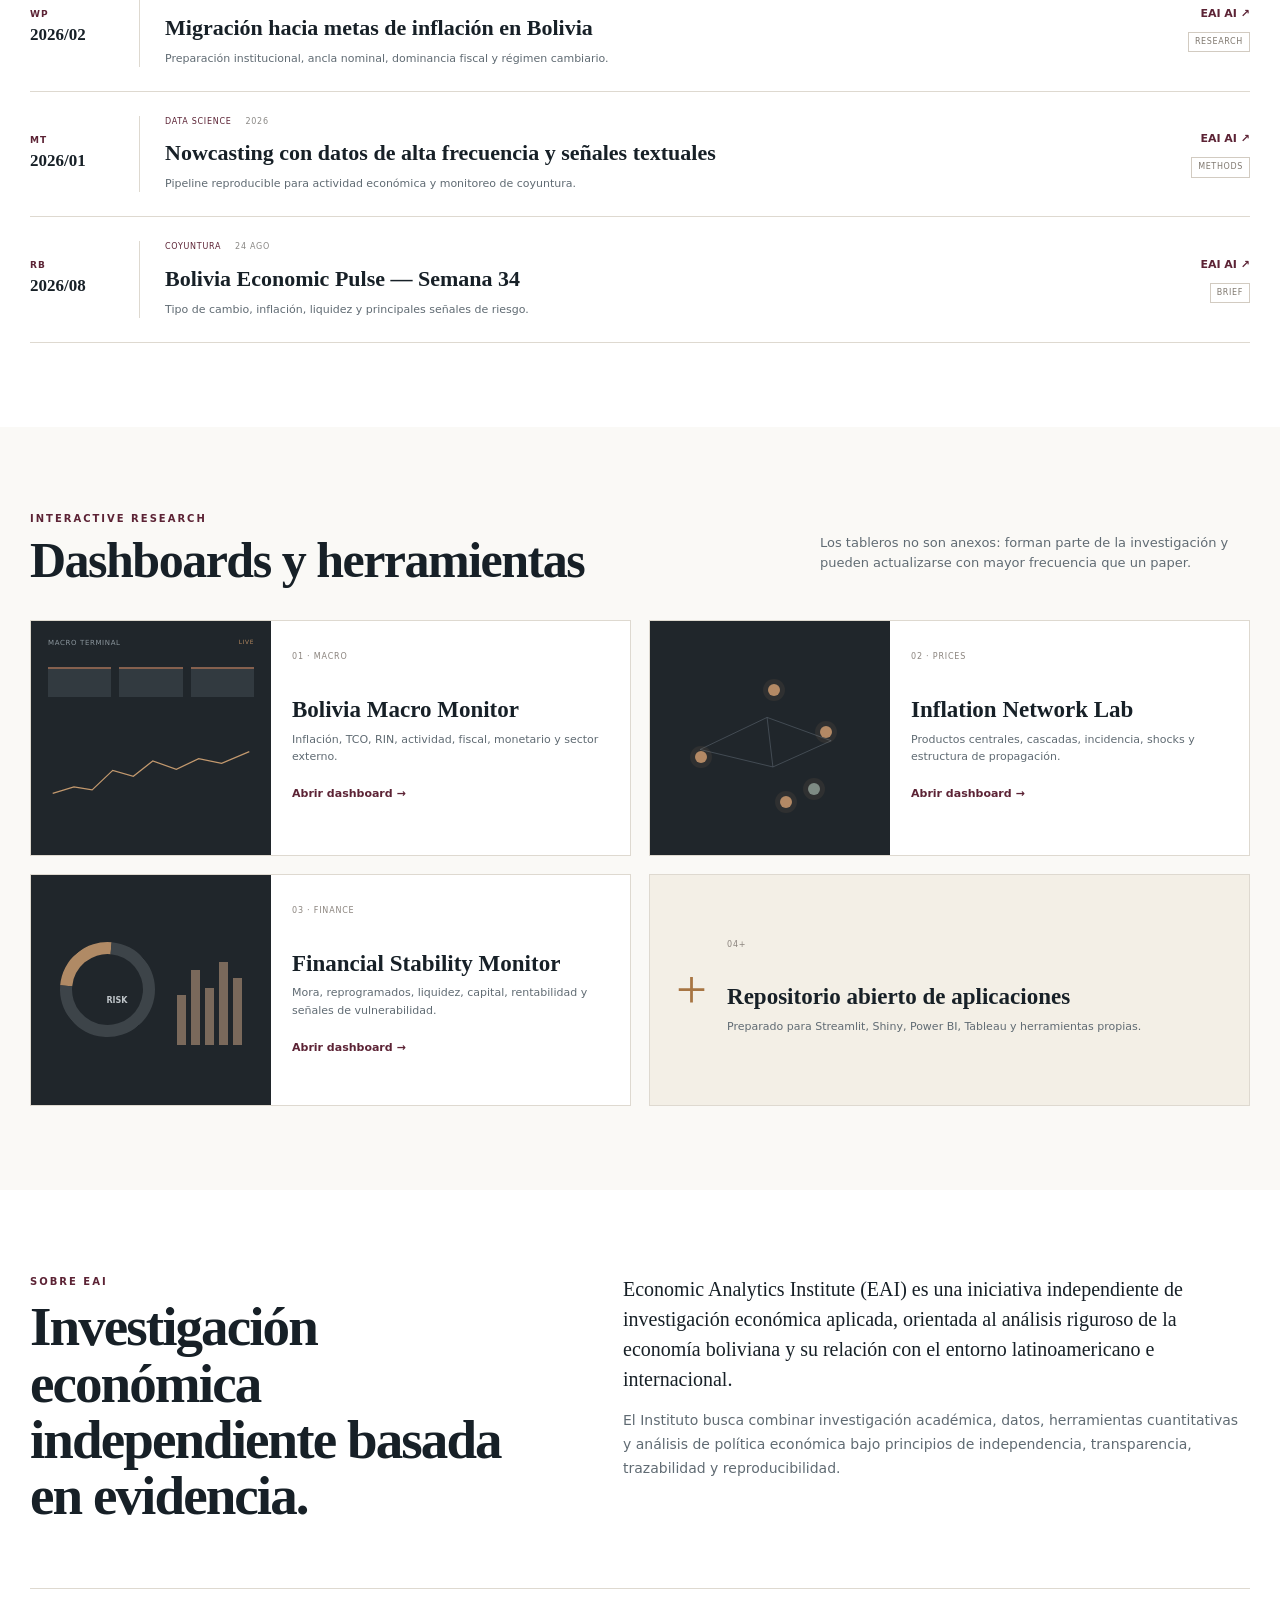
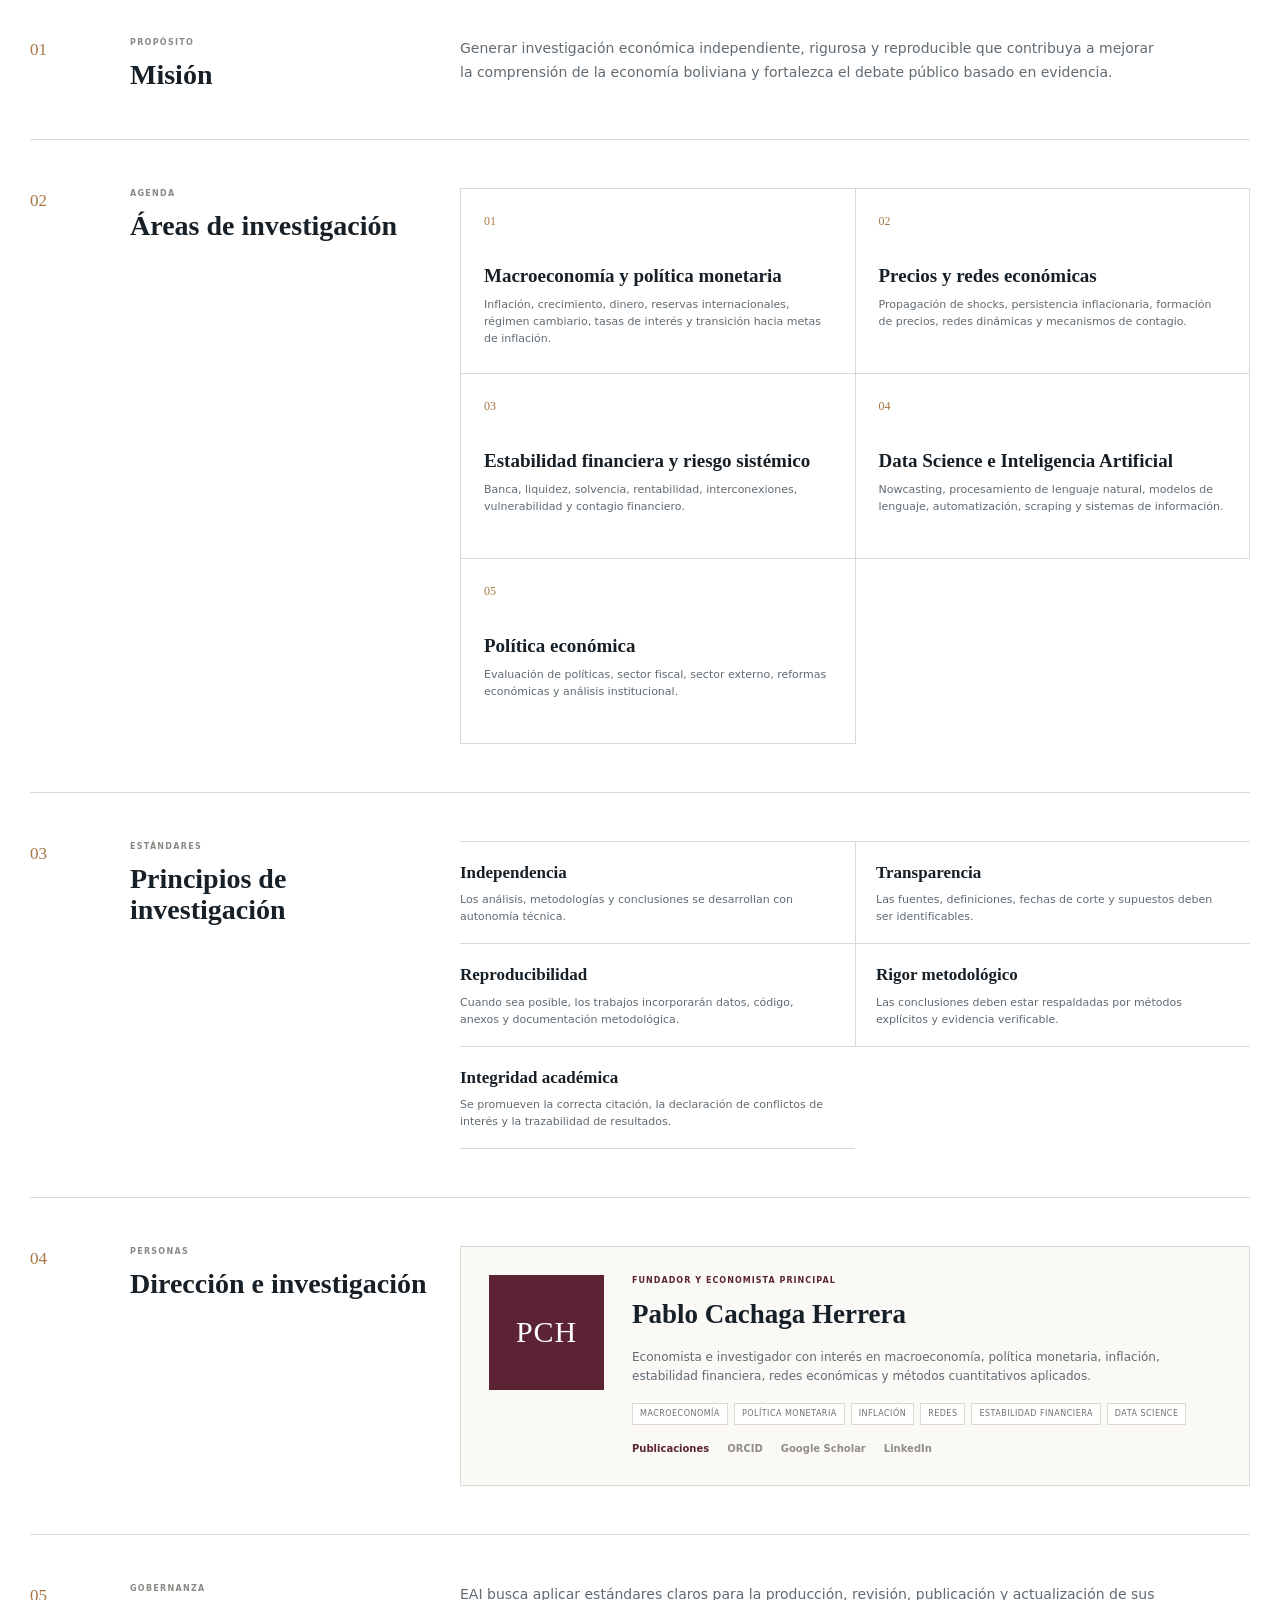
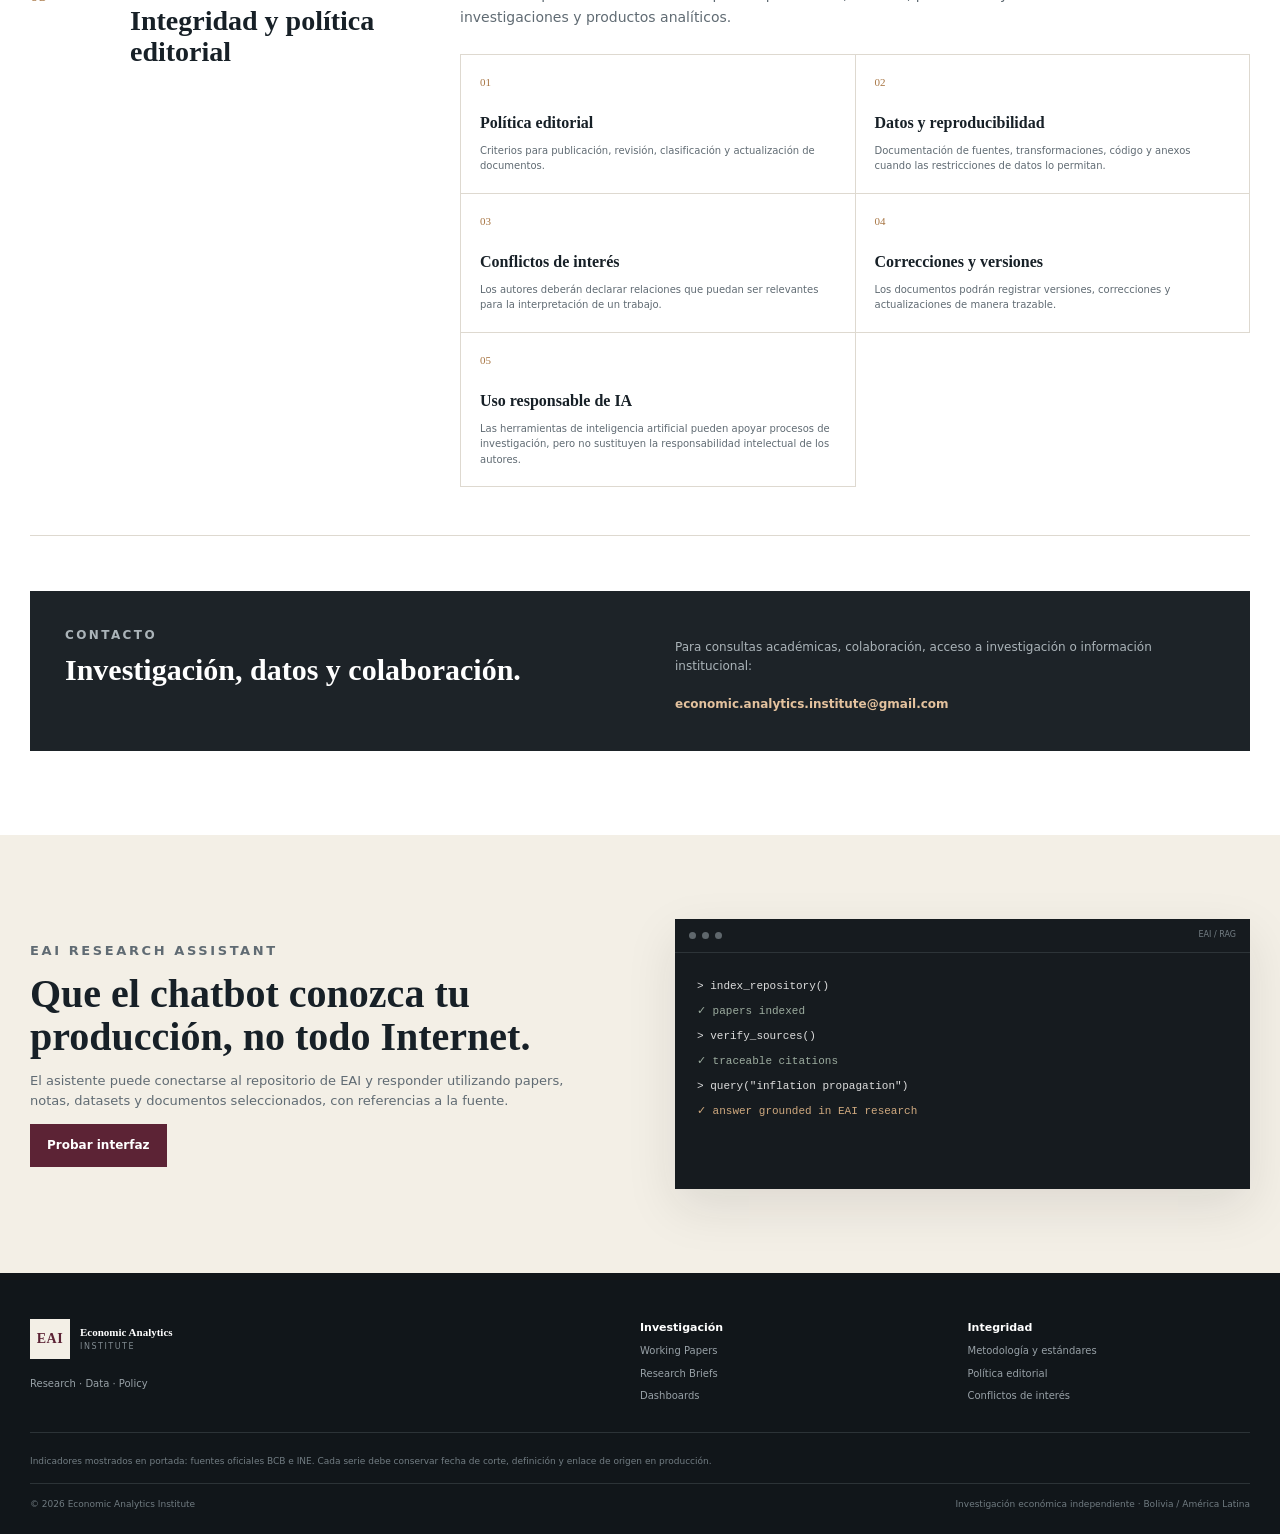
==== commit fdac7e22: "Add files via upload" ====
--- a/index.html
+++ b/index.html
@@ -3,8 +3,19 @@
 <head>
   <meta charset="utf-8" />
   <meta name="viewport" content="width=device-width, initial-scale=1" />
-  <meta name="description" content="Economic Analytics Institute — Bolivia Economic Research Terminal." />
+
   <title>Economic Analytics Institute | Research, Data & Policy</title>
+
+  <meta name="description"
+        content="Economic Analytics Institute (EAI): investigación económica independiente, datos, herramientas cuantitativas y análisis de políticas con foco en Bolivia y América Latina." />
+  <meta name="author" content="Economic Analytics Institute" />
+  <meta name="theme-color" content="#5c2335" />
+
+  <meta property="og:title" content="Economic Analytics Institute" />
+  <meta property="og:description"
+        content="Investigación económica independiente, datos y análisis de políticas con foco en Bolivia y América Latina." />
+  <meta property="og:type" content="website" />
+
   <link rel="stylesheet" href="styles.css" />
   <link rel="icon" type="image/png" href="assets/brand/eai-favicon.png" />
   <link rel="shortcut icon" href="assets/brand/eai-favicon.png" />
@@ -17,7 +28,7 @@
            alt="Economic Analytics Institute"
            class="brand-logo" />
     </a>
-    
+
     <button class="menu-toggle" id="menuToggle" aria-label="Menu">☰</button>
 
     <nav class="main-nav" id="mainNav">
@@ -331,380 +342,213 @@
 <section class="section about-section" id="about">
   <div class="container">
 
-    <!-- INTRO -->
     <div class="about-intro-grid">
       <div>
         <p class="eyebrow" data-i18n="about.kicker">Sobre EAI</p>
-
-        <h2 data-i18n="about.title">
-          Investigación económica independiente basada en evidencia.
-        </h2>
+        <h2 data-i18n="about.title">Investigación económica independiente basada en evidencia.</h2>
       </div>
 
       <div class="about-intro-copy">
         <p class="about-lead" data-i18n="about.intro">
-          Economic Analytics Institute (EAI) es una iniciativa independiente
-          de investigación económica aplicada, orientada al análisis riguroso
-          de la economía boliviana y su relación con el entorno latinoamericano
-          e internacional.
+          Economic Analytics Institute (EAI) es una iniciativa independiente de investigación económica aplicada,
+          orientada al análisis riguroso de la economía boliviana y su relación con el entorno latinoamericano e internacional.
         </p>
-
         <p data-i18n="about.intro2">
-          El Instituto busca combinar investigación académica, datos,
-          herramientas cuantitativas y análisis de política económica bajo
-          principios de independencia, transparencia, trazabilidad y
-          reproducibilidad.
+          El Instituto busca combinar investigación académica, datos, herramientas cuantitativas y análisis de política económica
+          bajo principios de independencia, transparencia, trazabilidad y reproducibilidad.
         </p>
       </div>
     </div>
 
-
-    <!-- MISSION -->
     <div class="institution-block" id="mission">
       <div class="institution-number">01</div>
-
       <div class="institution-title">
         <span data-i18n="about.missionLabel">PROPÓSITO</span>
-
-        <h3 data-i18n="about.missionTitle">
-          Misión
-        </h3>
-      </div>
-
+        <h3 data-i18n="about.missionTitle">Misión</h3>
+      </div>
       <div class="institution-content">
         <p data-i18n="about.mission">
-          Generar investigación económica independiente, rigurosa y
-          reproducible que contribuya a mejorar la comprensión de la economía
-          boliviana y fortalezca el debate público basado en evidencia.
+          Generar investigación económica independiente, rigurosa y reproducible que contribuya a mejorar la comprensión
+          de la economía boliviana y fortalezca el debate público basado en evidencia.
         </p>
       </div>
     </div>
 
-
-    <!-- RESEARCH AREAS -->
     <div class="institution-block research-areas-block">
       <div class="institution-number">02</div>
-
       <div class="institution-title">
         <span data-i18n="about.areasLabel">AGENDA</span>
-
-        <h3 data-i18n="about.areasTitle">
-          Áreas de investigación
-        </h3>
+        <h3 data-i18n="about.areasTitle">Áreas de investigación</h3>
       </div>
 
       <div class="institution-content">
-
         <div class="about-research-grid">
-
           <article>
             <span>01</span>
-            <h4 data-i18n="about.area1">
-              Macroeconomía y política monetaria
-            </h4>
-            <p data-i18n="about.area1p">
-              Inflación, crecimiento, dinero, reservas internacionales,
-              régimen cambiario, tasas de interés y transición hacia metas
-              de inflación.
-            </p>
+            <h4 data-i18n="about.area1">Macroeconomía y política monetaria</h4>
+            <p data-i18n="about.area1p">Inflación, crecimiento, dinero, reservas internacionales, régimen cambiario, tasas de interés y transición hacia metas de inflación.</p>
           </article>
 
           <article>
             <span>02</span>
-            <h4 data-i18n="about.area2">
-              Precios y redes económicas
-            </h4>
-            <p data-i18n="about.area2p">
-              Propagación de shocks, persistencia inflacionaria, formación
-              de precios, redes dinámicas y mecanismos de contagio.
-            </p>
+            <h4 data-i18n="about.area2">Precios y redes económicas</h4>
+            <p data-i18n="about.area2p">Propagación de shocks, persistencia inflacionaria, formación de precios, redes dinámicas y mecanismos de contagio.</p>
           </article>
 
           <article>
             <span>03</span>
-            <h4 data-i18n="about.area3">
-              Estabilidad financiera y riesgo sistémico
-            </h4>
-            <p data-i18n="about.area3p">
-              Banca, liquidez, solvencia, rentabilidad, interconexiones,
-              vulnerabilidad y contagio financiero.
-            </p>
+            <h4 data-i18n="about.area3">Estabilidad financiera y riesgo sistémico</h4>
+            <p data-i18n="about.area3p">Banca, liquidez, solvencia, rentabilidad, interconexiones, vulnerabilidad y contagio financiero.</p>
           </article>
 
           <article>
             <span>04</span>
-            <h4 data-i18n="about.area4">
-              Data Science e Inteligencia Artificial
-            </h4>
-            <p data-i18n="about.area4p">
-              Nowcasting, procesamiento de lenguaje natural, modelos de
-              lenguaje, automatización, scraping y sistemas de información.
-            </p>
+            <h4 data-i18n="about.area4">Data Science e Inteligencia Artificial</h4>
+            <p data-i18n="about.area4p">Nowcasting, procesamiento de lenguaje natural, modelos de lenguaje, automatización, scraping y sistemas de información.</p>
           </article>
 
           <article>
             <span>05</span>
-            <h4 data-i18n="about.area5">
-              Política económica
-            </h4>
-            <p data-i18n="about.area5p">
-              Evaluación de políticas, sector fiscal, sector externo,
-              reformas económicas y análisis institucional.
-            </p>
-          </article>
-
-        </div>
-      </div>
-    </div>
-
-
-    <!-- PRINCIPLES -->
+            <h4 data-i18n="about.area5">Política económica</h4>
+            <p data-i18n="about.area5p">Evaluación de políticas, sector fiscal, sector externo, reformas económicas y análisis institucional.</p>
+          </article>
+        </div>
+      </div>
+    </div>
+
     <div class="institution-block" id="integrity">
       <div class="institution-number">03</div>
-
       <div class="institution-title">
         <span data-i18n="about.principlesLabel">ESTÁNDARES</span>
-
-        <h3 data-i18n="about.principlesTitle">
-          Principios de investigación
-        </h3>
+        <h3 data-i18n="about.principlesTitle">Principios de investigación</h3>
       </div>
 
       <div class="institution-content">
-
         <div class="principles-grid">
-
-          <article>
-            <strong data-i18n="about.principle1">
-              Independencia
-            </strong>
-            <p data-i18n="about.principle1p">
-              Los análisis, metodologías y conclusiones se desarrollan con
-              autonomía técnica.
-            </p>
-          </article>
-
-          <article>
-            <strong data-i18n="about.principle2">
-              Transparencia
-            </strong>
-            <p data-i18n="about.principle2p">
-              Las fuentes, definiciones, fechas de corte y supuestos deben
-              ser identificables.
-            </p>
-          </article>
-
-          <article>
-            <strong data-i18n="about.principle3">
-              Reproducibilidad
-            </strong>
-            <p data-i18n="about.principle3p">
-              Cuando sea posible, los trabajos incorporarán datos, código,
-              anexos y documentación metodológica.
-            </p>
-          </article>
-
-          <article>
-            <strong data-i18n="about.principle4">
-              Rigor metodológico
-            </strong>
-            <p data-i18n="about.principle4p">
-              Las conclusiones deben estar respaldadas por métodos explícitos
-              y evidencia verificable.
-            </p>
-          </article>
-
-          <article>
-            <strong data-i18n="about.principle5">
-              Integridad académica
-            </strong>
-            <p data-i18n="about.principle5p">
-              Se promueven la correcta citación, la declaración de conflictos
-              de interés y la trazabilidad de resultados.
-            </p>
-          </article>
-
-        </div>
-      </div>
-    </div>
-
-
-    <!-- RESEARCH LEADERSHIP -->
+          <article>
+            <strong data-i18n="about.principle1">Independencia</strong>
+            <p data-i18n="about.principle1p">Los análisis, metodologías y conclusiones se desarrollan con autonomía técnica.</p>
+          </article>
+
+          <article>
+            <strong data-i18n="about.principle2">Transparencia</strong>
+            <p data-i18n="about.principle2p">Las fuentes, definiciones, fechas de corte y supuestos deben ser identificables.</p>
+          </article>
+
+          <article>
+            <strong data-i18n="about.principle3">Reproducibilidad</strong>
+            <p data-i18n="about.principle3p">Cuando sea posible, los trabajos incorporarán datos, código, anexos y documentación metodológica.</p>
+          </article>
+
+          <article>
+            <strong data-i18n="about.principle4">Rigor metodológico</strong>
+            <p data-i18n="about.principle4p">Las conclusiones deben estar respaldadas por métodos explícitos y evidencia verificable.</p>
+          </article>
+
+          <article>
+            <strong data-i18n="about.principle5">Integridad académica</strong>
+            <p data-i18n="about.principle5p">Se promueven la correcta citación, la declaración de conflictos de interés y la trazabilidad de resultados.</p>
+          </article>
+        </div>
+      </div>
+    </div>
+
     <div class="institution-block people-block" id="people">
       <div class="institution-number">04</div>
-
       <div class="institution-title">
         <span data-i18n="about.peopleLabel">PERSONAS</span>
-
-        <h3 data-i18n="about.peopleTitle">
-          Dirección e investigación
-        </h3>
+        <h3 data-i18n="about.peopleTitle">Dirección e investigación</h3>
       </div>
 
       <div class="institution-content">
-
         <article class="researcher-card">
-
-          <div class="researcher-monogram">
-            PCH
-          </div>
+          <div class="researcher-monogram">PCH</div>
 
           <div class="researcher-main">
-
-            <span class="researcher-role">
-              Founder & Lead Economist
-            </span>
-
+            <span class="researcher-role" data-i18n="about.role">Fundador y Economista Principal</span>
             <h4>Pablo Cachaga Herrera</h4>
-
             <p data-i18n="about.pabloBio">
-              Economista e investigador con interés en macroeconomía,
-              política monetaria, inflación, estabilidad financiera,
-              redes económicas y métodos cuantitativos aplicados.
+              Economista e investigador con interés en macroeconomía, política monetaria, inflación,
+              estabilidad financiera, redes económicas y métodos cuantitativos aplicados.
             </p>
 
             <div class="researcher-fields">
-              <span>Macroeconomics</span>
-              <span>Monetary Policy</span>
-              <span>Inflation</span>
-              <span>Networks</span>
-              <span>Financial Stability</span>
+              <span data-i18n="about.field1">Macroeconomía</span>
+              <span data-i18n="about.field2">Política monetaria</span>
+              <span data-i18n="about.field3">Inflación</span>
+              <span data-i18n="about.field4">Redes</span>
+              <span data-i18n="about.field5">Estabilidad financiera</span>
               <span>Data Science</span>
             </div>
 
             <div class="researcher-links">
-              <a href="#publications">
-                Publications
-              </a>
-
-              <a href="#" class="coming-link">
-                ORCID
-              </a>
-
-              <a href="#" class="coming-link">
-                Google Scholar
-              </a>
-
-              <a href="#" class="coming-link">
-                LinkedIn
-              </a>
+              <a href="#publications" data-i18n="about.publicationsLink">Publicaciones</a>
+              <a href="#" class="coming-link">ORCID</a>
+              <a href="#" class="coming-link">Google Scholar</a>
+              <a href="#" class="coming-link">LinkedIn</a>
             </div>
-
           </div>
         </article>
-
-      </div>
-    </div>
-
-
-    <!-- RESEARCH INTEGRITY -->
+      </div>
+    </div>
+
     <div class="institution-block editorial-block" id="editorial">
       <div class="institution-number">05</div>
-
       <div class="institution-title">
         <span data-i18n="about.integrityLabel">GOBERNANZA</span>
-
-        <h3 data-i18n="about.integrityTitle">
-          Integridad y política editorial
-        </h3>
+        <h3 data-i18n="about.integrityTitle">Integridad y política editorial</h3>
       </div>
 
       <div class="institution-content">
-
         <p data-i18n="about.integrityIntro">
-          EAI busca aplicar estándares claros para la producción, revisión,
-          publicación y actualización de sus investigaciones y productos
-          analíticos.
+          EAI busca aplicar estándares claros para la producción, revisión, publicación y actualización
+          de sus investigaciones y productos analíticos.
         </p>
 
         <div class="policy-grid">
-
           <article>
             <span>01</span>
-            <strong data-i18n="about.policy1">
-              Política editorial
-            </strong>
-            <p data-i18n="about.policy1p">
-              Criterios para publicación, revisión, clasificación y
-              actualización de documentos.
-            </p>
+            <strong data-i18n="about.policy1">Política editorial</strong>
+            <p data-i18n="about.policy1p">Criterios para publicación, revisión, clasificación y actualización de documentos.</p>
           </article>
 
           <article>
             <span>02</span>
-            <strong data-i18n="about.policy2">
-              Datos y reproducibilidad
-            </strong>
-            <p data-i18n="about.policy2p">
-              Documentación de fuentes, transformaciones, código y anexos
-              cuando las restricciones de datos lo permitan.
-            </p>
+            <strong data-i18n="about.policy2">Datos y reproducibilidad</strong>
+            <p data-i18n="about.policy2p">Documentación de fuentes, transformaciones, código y anexos cuando las restricciones de datos lo permitan.</p>
           </article>
 
           <article id="conflicts">
             <span>03</span>
-            <strong data-i18n="about.policy3">
-              Conflictos de interés
-            </strong>
-            <p data-i18n="about.policy3p">
-              Los autores deberán declarar relaciones que puedan ser
-              relevantes para la interpretación de un trabajo.
-            </p>
+            <strong data-i18n="about.policy3">Conflictos de interés</strong>
+            <p data-i18n="about.policy3p">Los autores deberán declarar relaciones que puedan ser relevantes para la interpretación de un trabajo.</p>
           </article>
 
           <article>
             <span>04</span>
-            <strong data-i18n="about.policy4">
-              Correcciones y versiones
-            </strong>
-            <p data-i18n="about.policy4p">
-              Los documentos podrán registrar versiones, correcciones y
-              actualizaciones de manera trazable.
-            </p>
+            <strong data-i18n="about.policy4">Correcciones y versiones</strong>
+            <p data-i18n="about.policy4p">Los documentos podrán registrar versiones, correcciones y actualizaciones de manera trazable.</p>
           </article>
 
           <article>
             <span>05</span>
-            <strong data-i18n="about.policy5">
-              Uso responsable de IA
-            </strong>
-            <p data-i18n="about.policy5p">
-              Las herramientas de inteligencia artificial pueden apoyar
-              procesos de investigación, pero no sustituyen la responsabilidad
-              intelectual de los autores.
-            </p>
-          </article>
-
-        </div>
-      </div>
-    </div>
-
-
-    <!-- CONTACT -->
+            <strong data-i18n="about.policy5">Uso responsable de IA</strong>
+            <p data-i18n="about.policy5p">Las herramientas de inteligencia artificial pueden apoyar procesos de investigación, pero no sustituyen la responsabilidad intelectual de los autores.</p>
+          </article>
+        </div>
+      </div>
+    </div>
+
     <div class="institution-contact">
-
       <div>
-        <p class="eyebrow" data-i18n="about.contactLabel">
-          CONTACTO
-        </p>
-
-        <h3 data-i18n="about.contactTitle">
-          Investigación, datos y colaboración.
-        </h3>
+        <p class="eyebrow" data-i18n="about.contactLabel">CONTACTO</p>
+        <h3 data-i18n="about.contactTitle">Investigación, datos y colaboración.</h3>
       </div>
 
       <div>
-        <p data-i18n="about.contactText">
-          Para consultas académicas, colaboración, acceso a investigación
-          o información institucional:
-        </p>
-
-        <a class="institution-email"
-           href="mailto:economic.analytics.institute@gmail.com">
-          economic.analytics.institute@gmail.com
-        </a>
-      </div>
-
+        <p data-i18n="about.contactText">Para consultas académicas, colaboración, acceso a investigación o información institucional:</p>
+        <a class="institution-email" href="mailto:economic.analytics.institute@gmail.com">economic.analytics.institute@gmail.com</a>
+      </div>
     </div>
 
   </div>
@@ -734,13 +578,13 @@
       <div class="brand footer-brand"><span class="brand-mark">EAI</span><span class="brand-name"><strong>Economic Analytics</strong><small>Institute</small></span></div>
       <p>Research · Data · Policy</p>
     </div>
-    <div><strong data-i18n="footer.research">Research</strong><a href="#publications">Working Papers</a><a href="#insights">Research Briefs</a><a href="#dashboards">Dashboards</a></div>
-    <div><strong data-i18n="footer.integrity">Integrity</strong><a href="#" data-i18n="footer.methods">Metodología</a><a href="#" data-i18n="footer.editorial">Política editorial</a><a href="#" data-i18n="footer.conflicts">Conflictos de interés</a></div>
+    <div><strong data-i18n="footer.research">Investigación</strong><a href="#publications">Working Papers</a><a href="#insights">Research Briefs</a><a href="#dashboards">Dashboards</a></div>
+    <div><strong data-i18n="footer.integrity">Integridad</strong><a href="#integrity" data-i18n="footer.methods">Metodología y estándares</a><a href="#editorial" data-i18n="footer.editorial">Política editorial</a><a href="#conflicts" data-i18n="footer.conflicts">Conflictos de interés</a></div>
   </div>
   <div class="container source-note">
     <p data-i18n="footer.sources">Indicadores mostrados en portada: fuentes oficiales BCB e INE. Cada serie debe conservar fecha de corte, definición y enlace de origen en producción.</p>
   </div>
-  <div class="container footer-bottom"><span>© 2026 Economic Analytics Institute</span><span data-i18n="footer.independent">Independent economic research · Bolivia / Latin America</span></div>
+  <div class="container footer-bottom"><span>© 2026 Economic Analytics Institute</span><span data-i18n="footer.independent">Investigación económica independiente · Bolivia / América Latina</span></div>
 </footer>
 
 <button class="chat-fab" id="chatFab">AI</button>
--- a/styles.css
+++ b/styles.css
@@ -100,55 +100,389 @@
  .footer-grid{grid-template-columns:1fr}.footer-bottom{flex-direction:column;gap:6px}.chat-input{grid-template-columns:1fr}
 }
 
-/* ===== EAI HEADER BRANDING ===== */
-
-.nav-wrap {
-  height: 92px;
-  min-height: 92px;
-}
-
-.brand {
-  flex-shrink: 0;
-}
-
-.brand-logo {
+/* ==================================================
+   EAI INSTITUTION / ABOUT
+   ================================================== */
+
+.about-section {
+  background: var(--white);
+}
+
+.about-intro-grid {
+  display: grid;
+  grid-template-columns: .9fr 1.1fr;
+  gap: 80px;
+  padding-bottom: 64px;
+  border-bottom: 1px solid var(--line);
+}
+
+.about-intro-grid h2 {
+  font-family: Georgia, "Times New Roman", serif;
+  font-size: clamp(38px, 4.3vw, 58px);
+  line-height: 1.02;
+  letter-spacing: -.035em;
+  margin: 10px 0 0;
+  max-width: 600px;
+}
+
+.about-intro-copy {
+  max-width: 650px;
+}
+
+.about-intro-copy p {
+  color: var(--slate);
+  font-size: 14px;
+  line-height: 1.7;
+  margin: 0 0 15px;
+}
+
+.about-intro-copy .about-lead {
+  font-family: Georgia, "Times New Roman", serif;
+  font-size: 20px;
+  line-height: 1.5;
+  color: var(--ink);
+}
+
+
+/* institutional rows */
+
+.institution-block {
+  display: grid;
+  grid-template-columns: 70px 300px 1fr;
+  gap: 30px;
+  padding: 48px 0;
+  border-bottom: 1px solid var(--line);
+}
+
+.institution-number {
+  font-family: Georgia, "Times New Roman", serif;
+  font-size: 17px;
+  color: var(--copper);
+}
+
+.institution-title span {
   display: block;
-  width: 330px;
-  height: auto;
-  object-fit: contain;
-}
-
-/* Para pantallas medianas */
-@media (max-width: 1150px) {
-  .brand-logo {
-    width: 270px;
-  }
-
-  .main-nav {
-    gap: 12px;
-  }
-}
-
-/* Tablet */
+  font-size: 8px;
+  font-weight: 850;
+  letter-spacing: .16em;
+  color: #8c8984;
+  margin-bottom: 10px;
+}
+
+.institution-title h3 {
+  margin: 0;
+  font-family: Georgia, "Times New Roman", serif;
+  font-size: 28px;
+  line-height: 1.12;
+}
+
+.institution-content > p {
+  margin: 0;
+  color: var(--slate);
+  font-size: 14px;
+  line-height: 1.7;
+  max-width: 700px;
+}
+
+
+/* research areas */
+
+.about-research-grid {
+  display: grid;
+  grid-template-columns: repeat(2, 1fr);
+  border-top: 1px solid var(--line);
+  border-left: 1px solid var(--line);
+}
+
+.about-research-grid article {
+  padding: 23px;
+  min-height: 185px;
+  border-right: 1px solid var(--line);
+  border-bottom: 1px solid var(--line);
+}
+
+.about-research-grid article > span {
+  display: block;
+  color: var(--copper);
+  font-family: Georgia, serif;
+  font-size: 12px;
+  margin-bottom: 35px;
+}
+
+.about-research-grid h4 {
+  font-family: Georgia, "Times New Roman", serif;
+  font-size: 19px;
+  line-height: 1.18;
+  margin: 0 0 8px;
+}
+
+.about-research-grid p {
+  font-size: 11px;
+  line-height: 1.55;
+  color: var(--slate);
+  margin: 0;
+}
+
+
+/* principles */
+
+.principles-grid {
+  display: grid;
+  grid-template-columns: repeat(2, 1fr);
+  gap: 0;
+  border-top: 1px solid var(--line);
+}
+
+.principles-grid article {
+  padding: 18px 20px 18px 0;
+  border-bottom: 1px solid var(--line);
+}
+
+.principles-grid article:nth-child(even) {
+  padding-left: 20px;
+  border-left: 1px solid var(--line);
+}
+
+.principles-grid strong {
+  display: block;
+  font-family: Georgia, serif;
+  font-size: 17px;
+  margin-bottom: 5px;
+}
+
+.principles-grid p {
+  font-size: 11px;
+  line-height: 1.55;
+  color: var(--slate);
+  margin: 0;
+}
+
+
+/* researcher */
+
+.researcher-card {
+  display: grid;
+  grid-template-columns: 115px 1fr;
+  gap: 28px;
+  padding: 28px;
+  border: 1px solid var(--line);
+  background: var(--paper);
+}
+
+.researcher-monogram {
+  height: 115px;
+  width: 115px;
+  display: grid;
+  place-items: center;
+  background: var(--burgundy);
+  color: white;
+  font-family: Georgia, serif;
+  font-size: 30px;
+  letter-spacing: .03em;
+}
+
+.researcher-role {
+  display: block;
+  color: var(--burgundy);
+  font-size: 8px;
+  text-transform: uppercase;
+  letter-spacing: .13em;
+  font-weight: 850;
+}
+
+.researcher-main h4 {
+  font-family: Georgia, serif;
+  font-size: 27px;
+  margin: 7px 0 8px;
+}
+
+.researcher-main > p {
+  max-width: 660px;
+  font-size: 12px;
+  line-height: 1.6;
+  color: var(--slate);
+}
+
+.researcher-fields {
+  display: flex;
+  gap: 6px;
+  flex-wrap: wrap;
+  margin: 16px 0;
+}
+
+.researcher-fields span {
+  border: 1px solid var(--line);
+  padding: 4px 7px;
+  background: white;
+  color: #73706c;
+  font-size: 8px;
+  text-transform: uppercase;
+  letter-spacing: .06em;
+}
+
+.researcher-links {
+  display: flex;
+  flex-wrap: wrap;
+  gap: 18px;
+}
+
+.researcher-links a {
+  font-size: 10px;
+  font-weight: 850;
+  color: var(--burgundy);
+}
+
+.researcher-links .coming-link {
+  color: #918d88;
+}
+
+
+/* policies */
+
+.policy-grid {
+  display: grid;
+  grid-template-columns: repeat(2, 1fr);
+  border-top: 1px solid var(--line);
+  border-left: 1px solid var(--line);
+  margin-top: 24px;
+}
+
+.policy-grid article {
+  padding: 19px;
+  border-right: 1px solid var(--line);
+  border-bottom: 1px solid var(--line);
+}
+
+.policy-grid article > span {
+  display: block;
+  color: var(--copper);
+  font-family: Georgia, serif;
+  font-size: 11px;
+  margin-bottom: 20px;
+}
+
+.policy-grid strong {
+  font-family: Georgia, serif;
+  font-size: 16px;
+}
+
+.policy-grid p {
+  font-size: 10px;
+  color: var(--slate);
+  line-height: 1.55;
+  margin: 7px 0 0;
+}
+
+
+/* contact */
+
+.institution-contact {
+  display: grid;
+  grid-template-columns: 1fr 1fr;
+  gap: 70px;
+  margin-top: 55px;
+  padding: 35px;
+  background: var(--charcoal);
+  color: white;
+}
+
+.institution-contact h3 {
+  font-family: Georgia, serif;
+  font-size: 30px;
+  line-height: 1.12;
+  margin: 8px 0 0;
+}
+
+.institution-contact p {
+  color: #abb4b9;
+  font-size: 12px;
+  max-width: 480px;
+}
+
+.institution-email {
+  display: inline-block;
+  margin-top: 8px;
+  color: #e4c29e;
+  font-weight: 800;
+  font-size: 12px;
+}
+
+
+/* Responsive institution */
+
+@media (max-width: 1000px) {
+
+  .about-intro-grid {
+    gap: 40px;
+  }
+
+  .institution-block {
+    grid-template-columns: 55px 230px 1fr;
+    gap: 20px;
+  }
+
+}
+
+
 @media (max-width: 850px) {
-  .main-nav {
-    top: 92px;
-  }
-}
-
-/* Mobile */
-@media (max-width: 768px) {
-  .nav-wrap {
-    height: 70px;
-    min-height: 70px;
-  }
-
-  .brand-logo {
-    width: 210px;
-    height: auto;
-  }
-
-  .main-nav {
-    top: 70px;
-  }
-}
+
+  .about-intro-grid {
+    grid-template-columns: 1fr;
+    gap: 25px;
+  }
+
+  .institution-block {
+    grid-template-columns: 45px 1fr;
+  }
+
+  .institution-content {
+    grid-column: 2;
+  }
+
+}
+
+
+@media (max-width: 600px) {
+
+  .institution-block {
+    grid-template-columns: 1fr;
+    gap: 10px;
+    padding: 35px 0;
+  }
+
+  .institution-number {
+    font-size: 12px;
+  }
+
+  .institution-content {
+    grid-column: 1;
+  }
+
+  .about-research-grid,
+  .principles-grid,
+  .policy-grid {
+    grid-template-columns: 1fr;
+  }
+
+  .principles-grid article:nth-child(even) {
+    border-left: 0;
+    padding-left: 0;
+  }
+
+  .researcher-card {
+    grid-template-columns: 1fr;
+  }
+
+  .researcher-monogram {
+    width: 85px;
+    height: 85px;
+    font-size: 22px;
+  }
+
+  .institution-contact {
+    grid-template-columns: 1fr;
+    gap: 20px;
+    padding: 25px;
+  }
+
+}
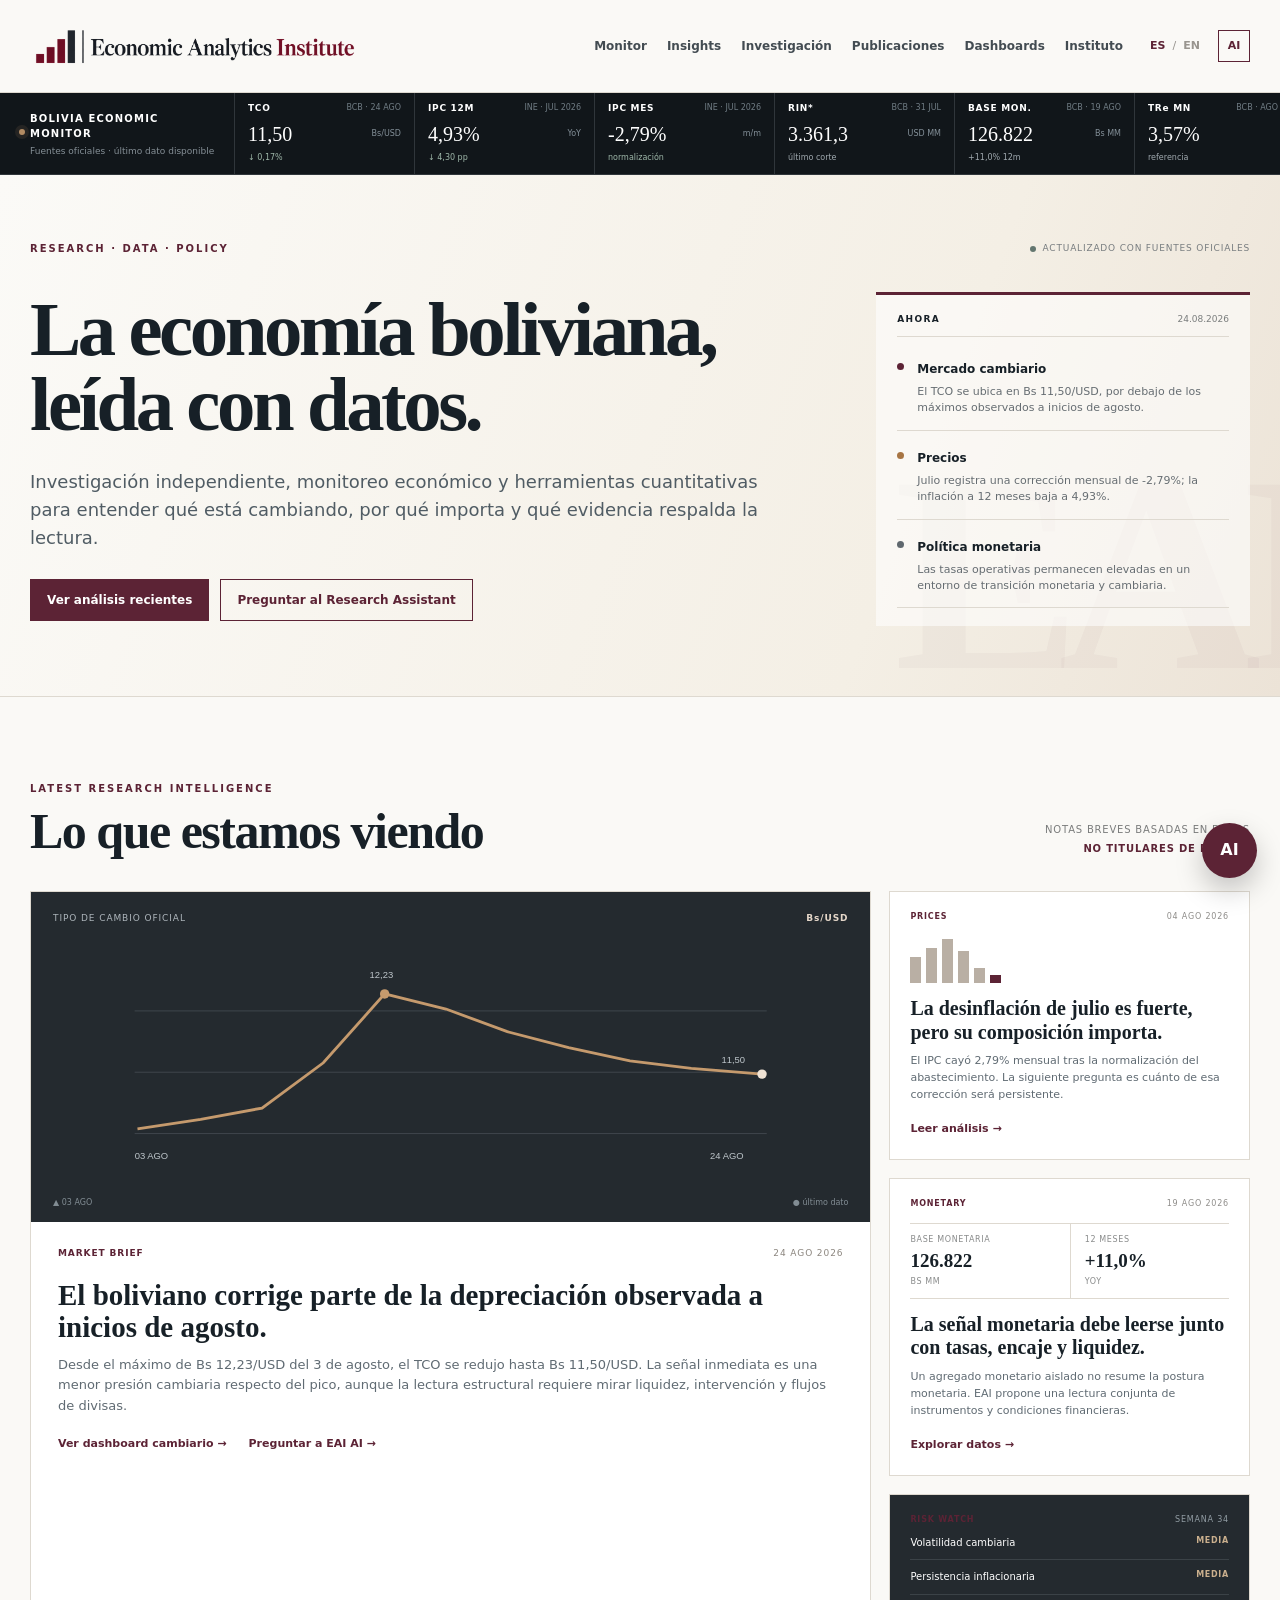
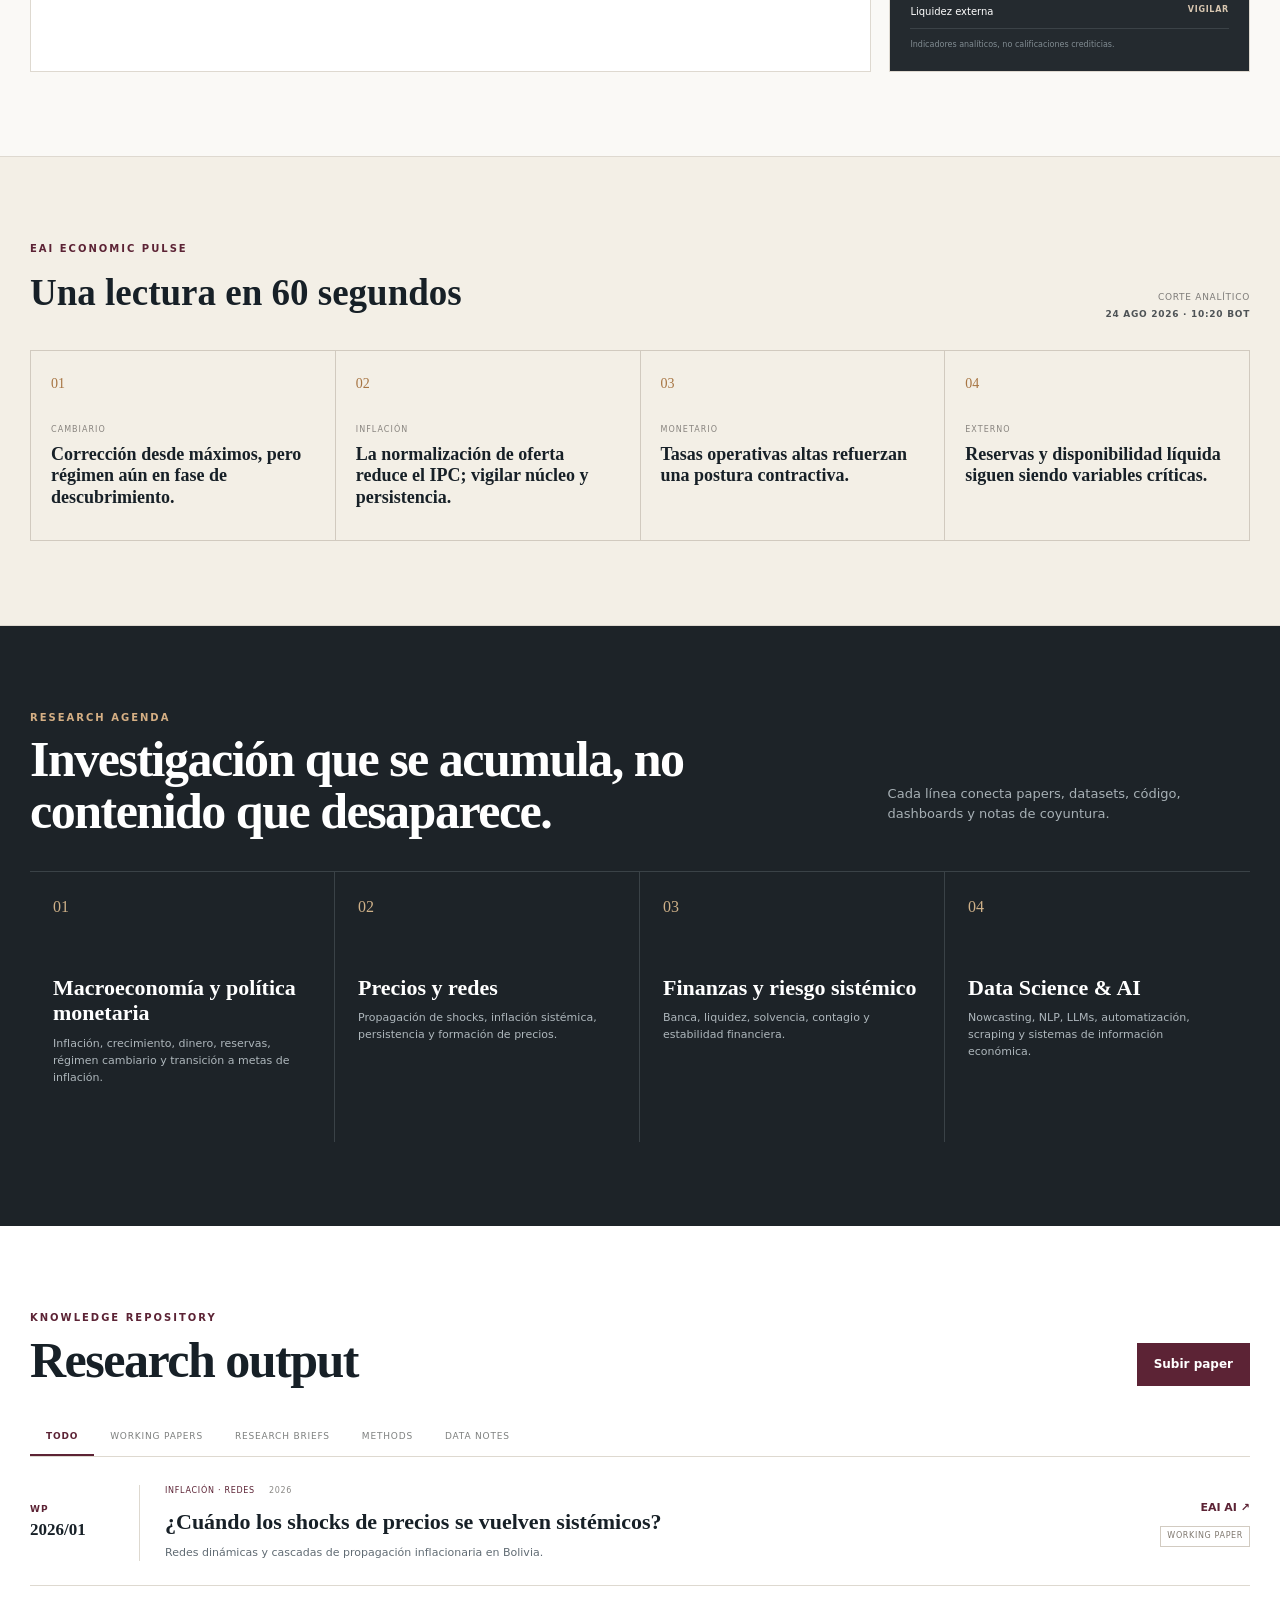
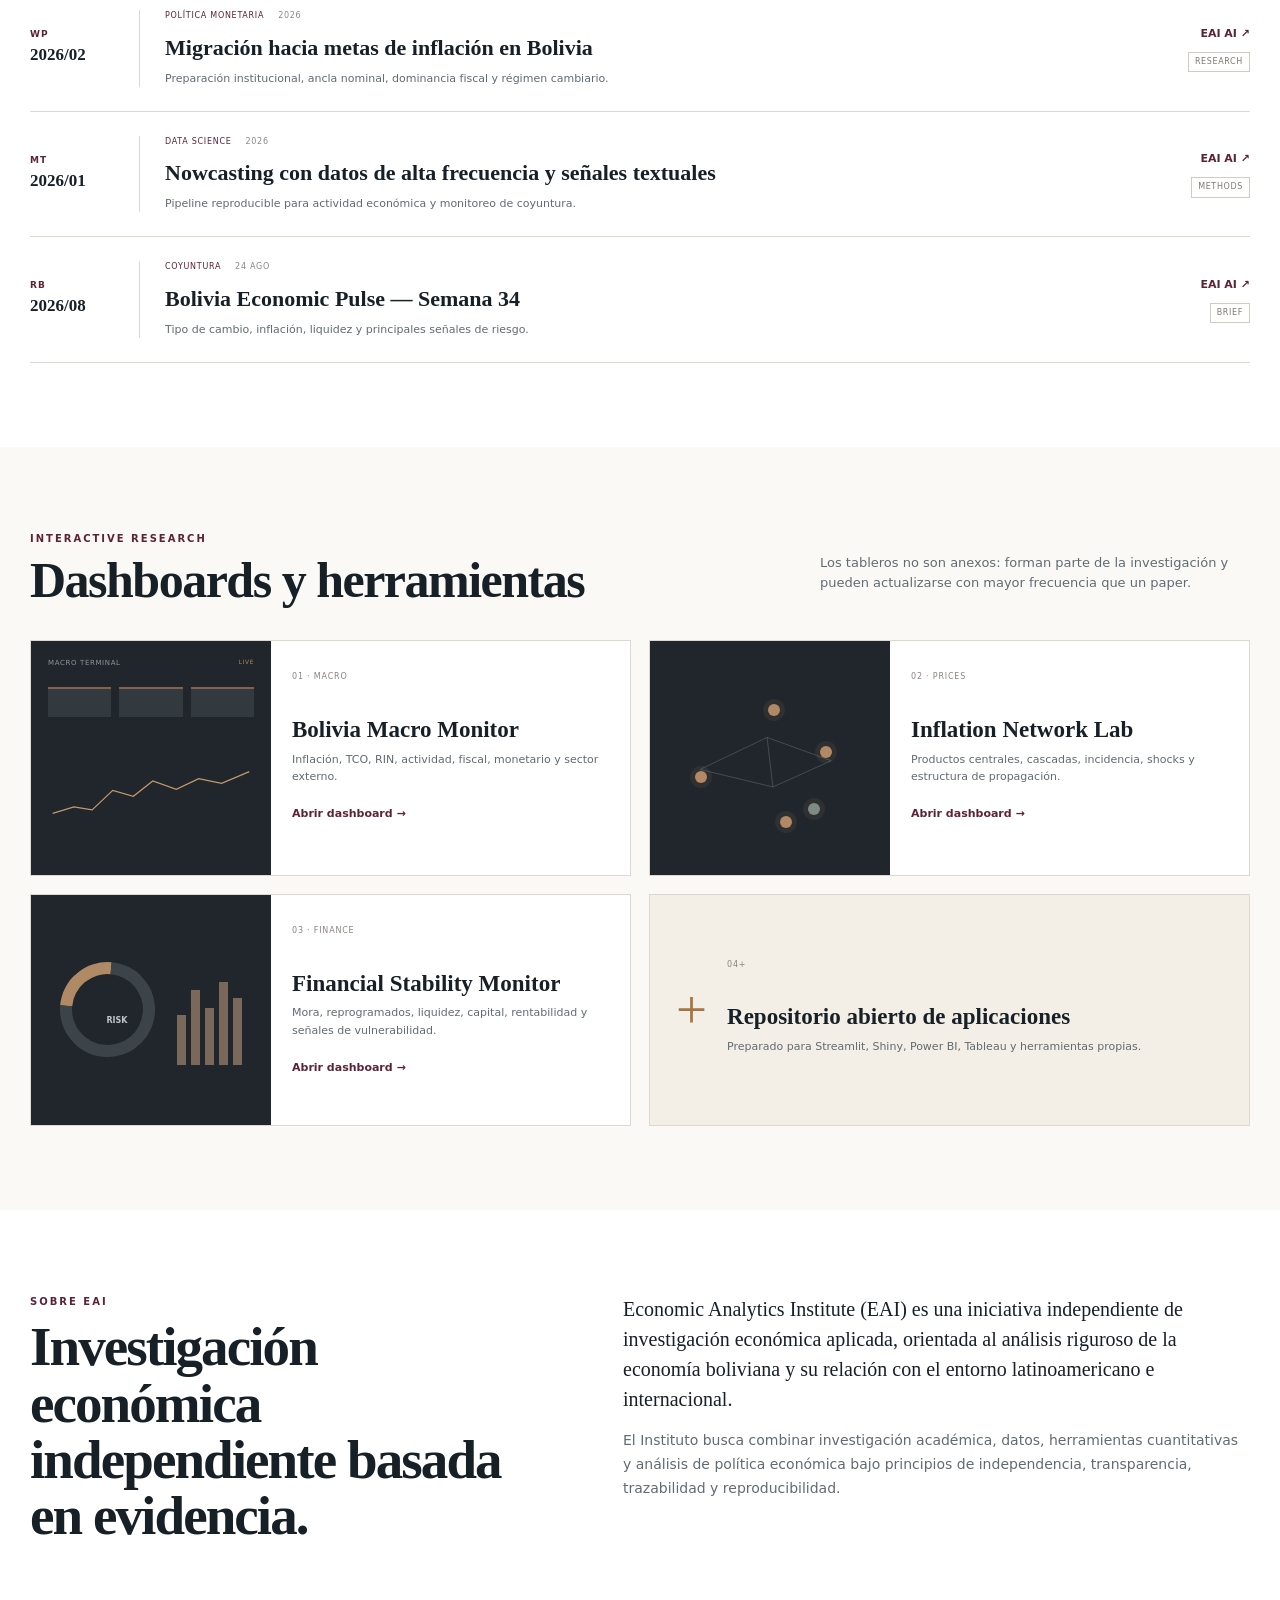
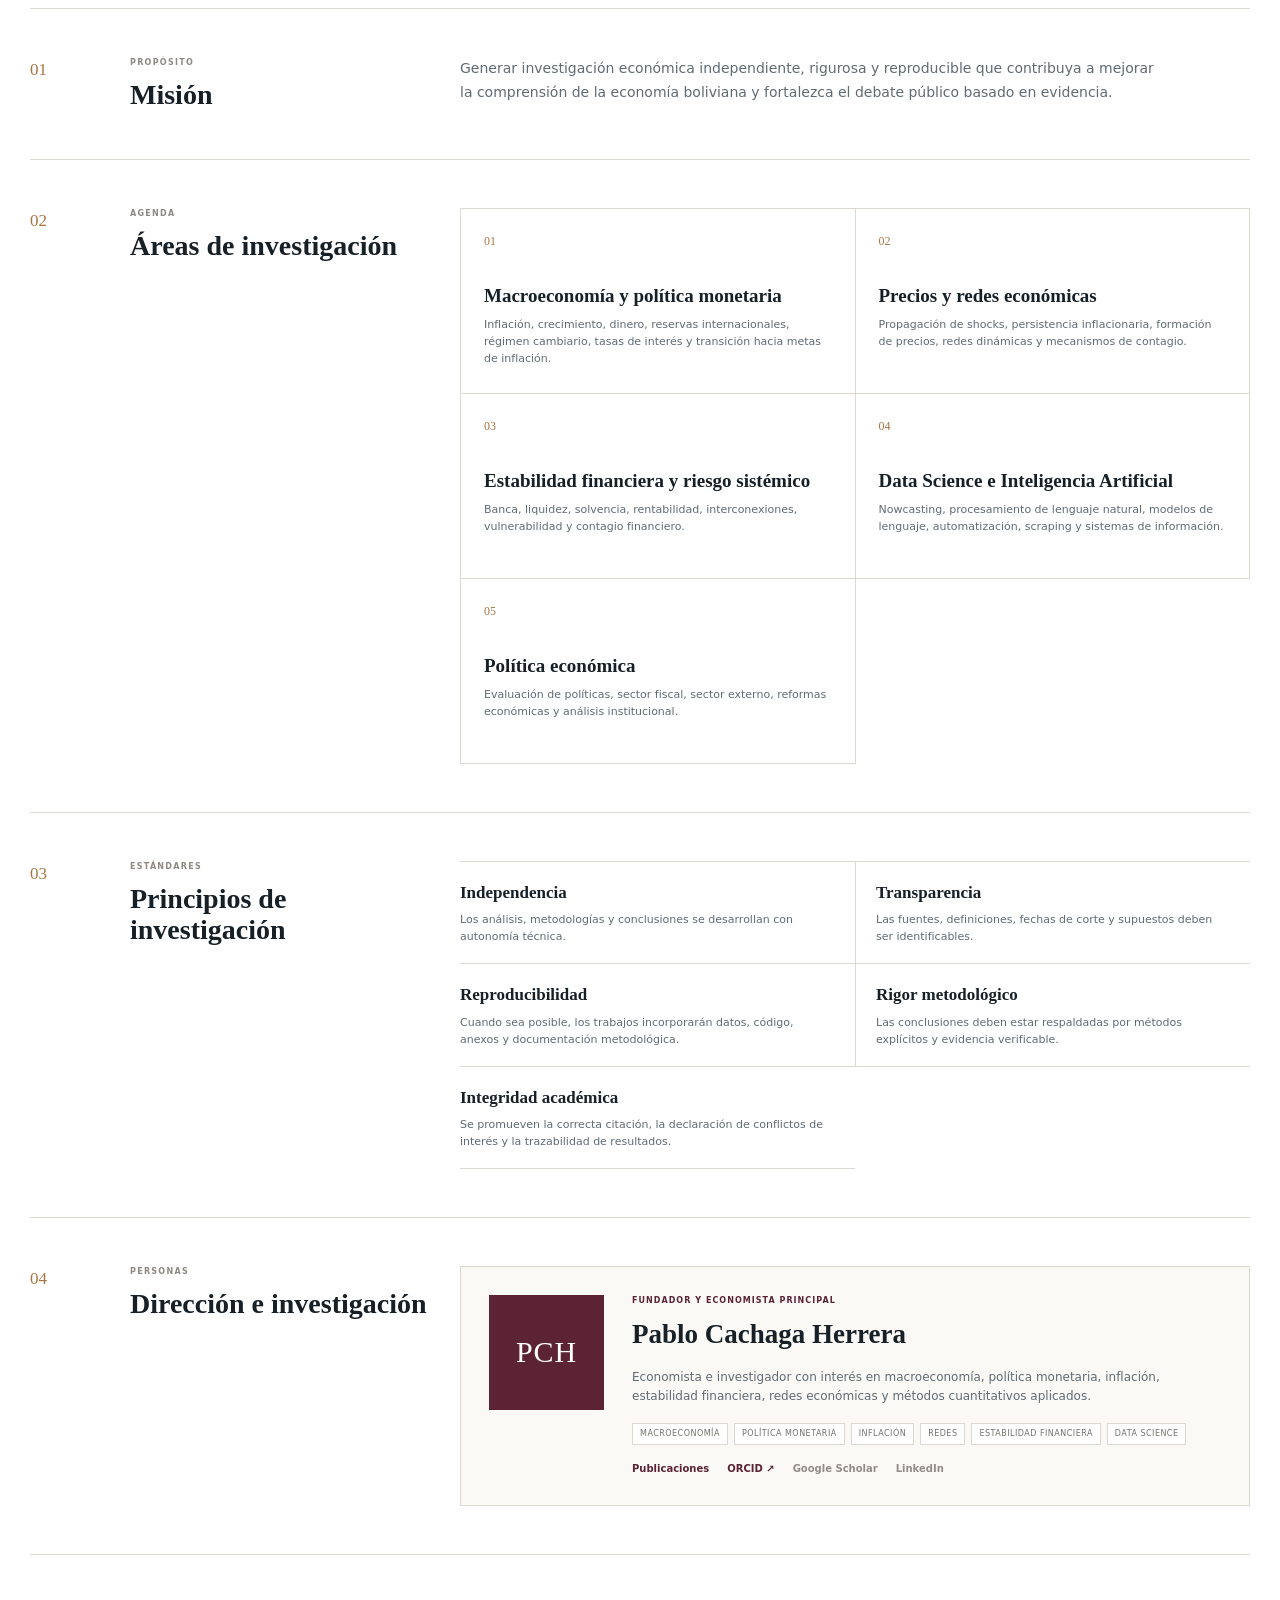
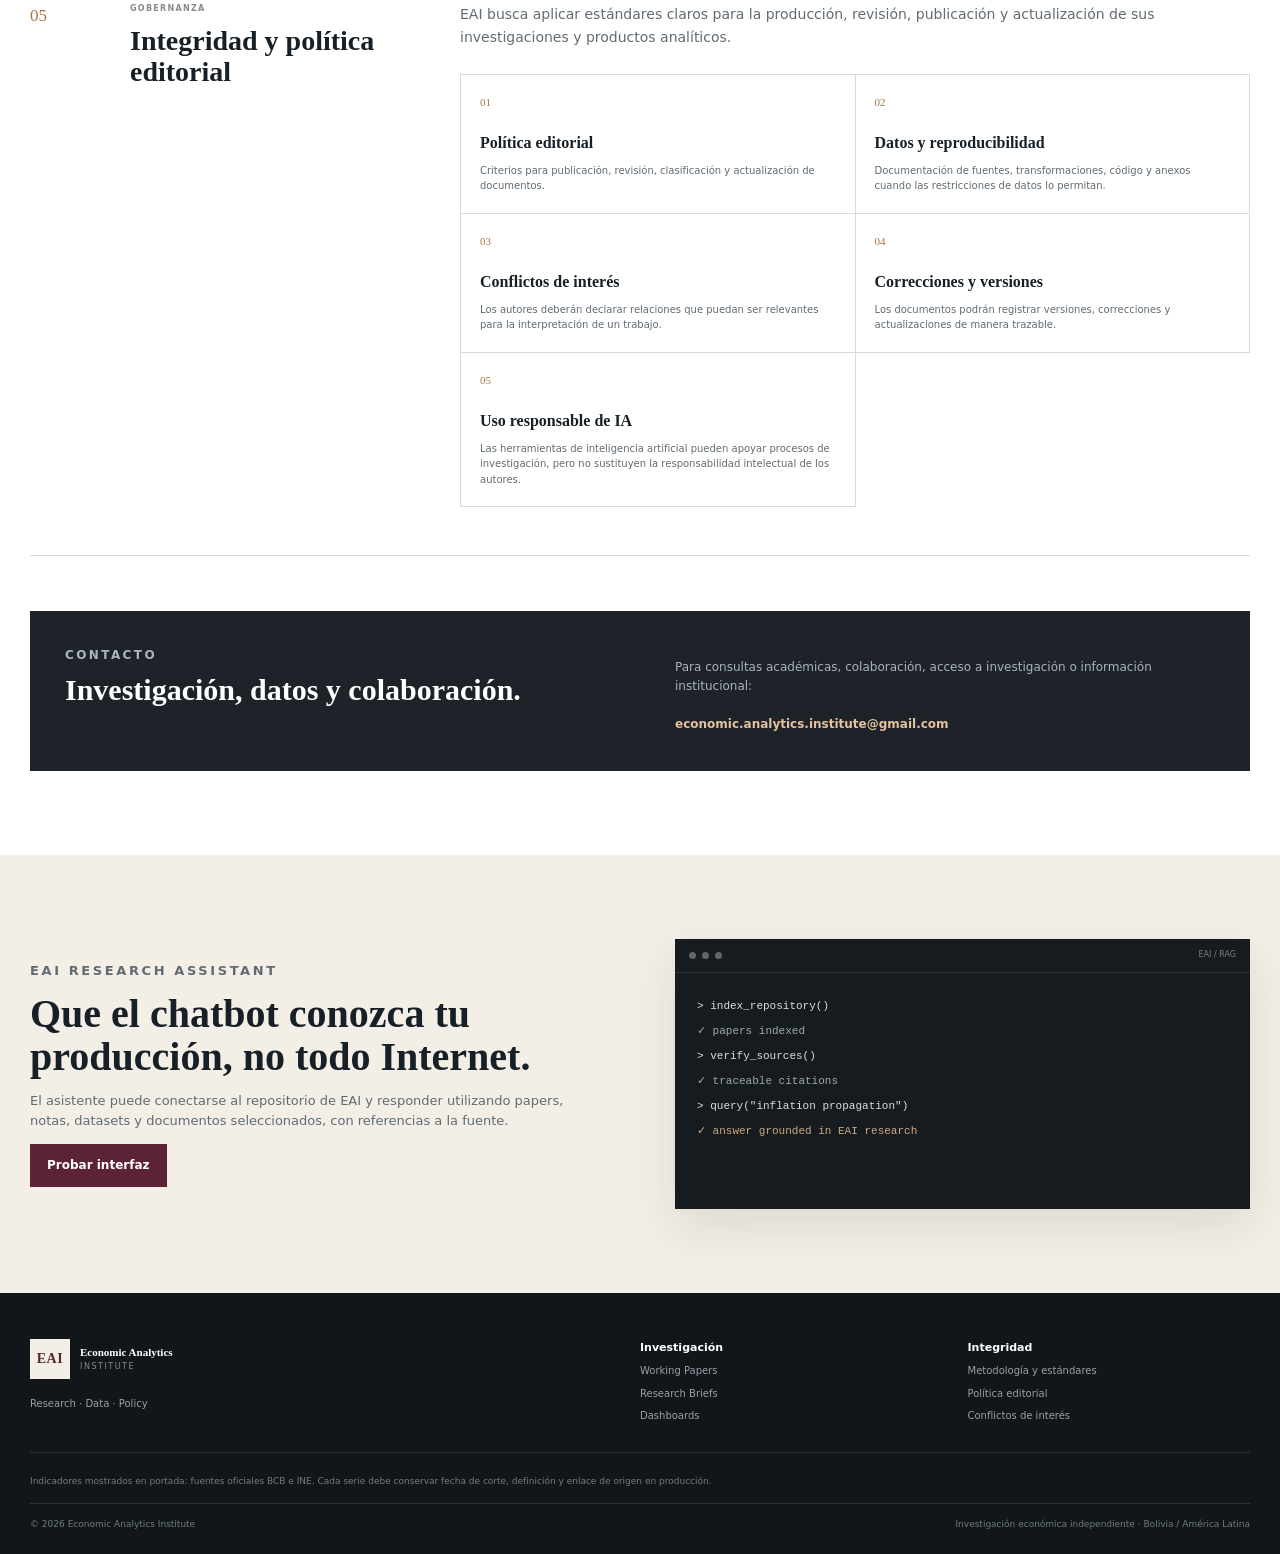
==== commit f94baae6: "Update ORCID link to point to the correct URL Replaced placeholder ORCID link with a valid URL." ====
--- a/index.html
+++ b/index.html
@@ -483,7 +483,11 @@
 
             <div class="researcher-links">
               <a href="#publications" data-i18n="about.publicationsLink">Publicaciones</a>
-              <a href="#" class="coming-link">ORCID</a>
+             <a href="https://orcid.org/0009-0004-1432-2518"
+                target="_blank"
+                rel="noopener noreferrer">
+                ORCID ↗
+              </a>
               <a href="#" class="coming-link">Google Scholar</a>
               <a href="#" class="coming-link">LinkedIn</a>
             </div>
--- a/styles.css
+++ b/styles.css
@@ -486,3 +486,73 @@
   }
 
 }
+/* ==================================================
+   EAI HEADER — FINAL FIX
+   ================================================== */
+
+html,
+body {
+  overflow-x: hidden;
+}
+
+.site-header .nav-wrap {
+  height: 92px;
+  min-height: 92px;
+}
+
+.site-header .brand {
+  display: flex;
+  align-items: center;
+  flex: 0 0 auto;
+  overflow: hidden;
+}
+
+.site-header .brand-logo {
+  display: block;
+  width: 330px;
+  max-width: 330px;
+  height: auto;
+  max-height: 76px;
+  object-fit: contain;
+}
+
+/* Pantallas medianas */
+@media (max-width: 1150px) {
+
+  .site-header .brand-logo {
+    width: 270px;
+    max-width: 270px;
+  }
+
+  .main-nav {
+    gap: 12px;
+  }
+}
+
+/* Tablet */
+@media (max-width: 850px) {
+
+  .main-nav {
+    top: 92px;
+  }
+}
+
+/* Mobile */
+@media (max-width: 768px) {
+
+  .site-header .nav-wrap {
+    height: 70px;
+    min-height: 70px;
+  }
+
+  .site-header .brand-logo {
+    width: 210px;
+    max-width: 210px;
+    height: auto;
+    max-height: 52px;
+  }
+
+  .main-nav {
+    top: 70px;
+  }
+}
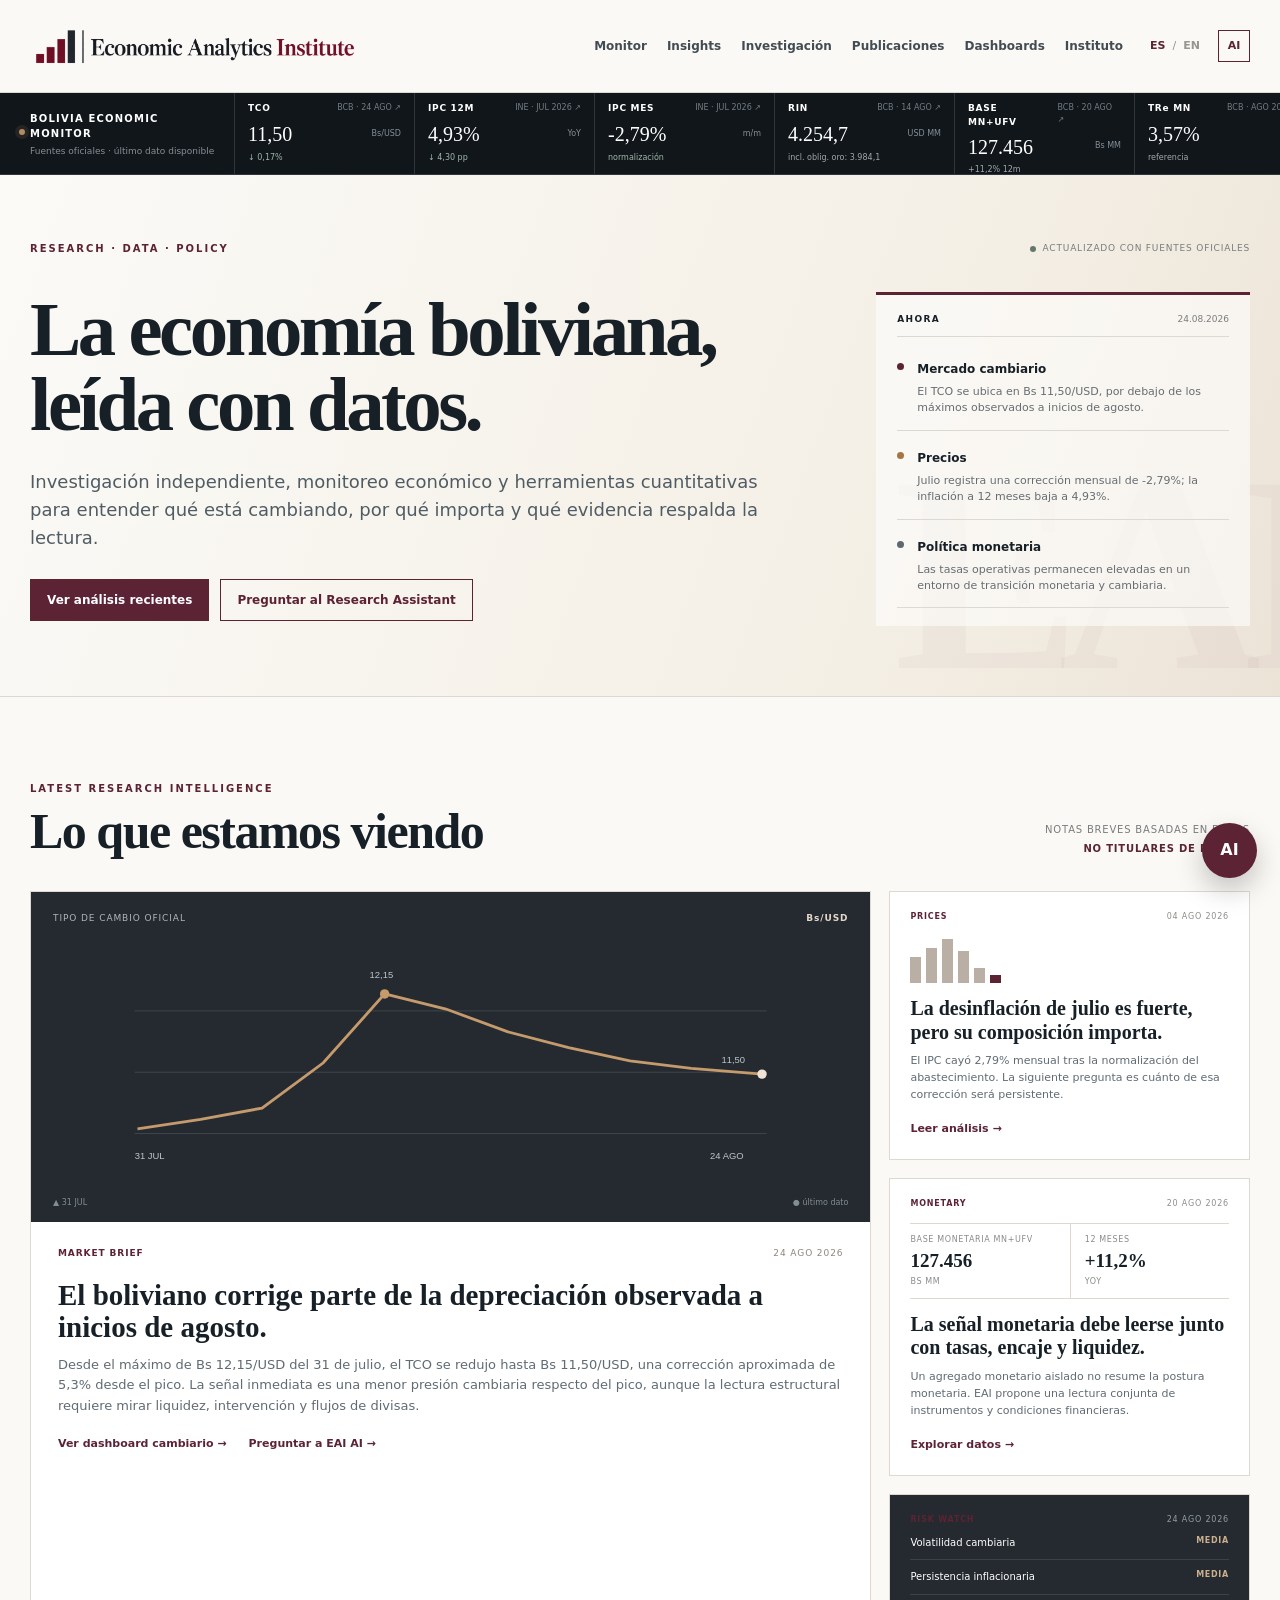
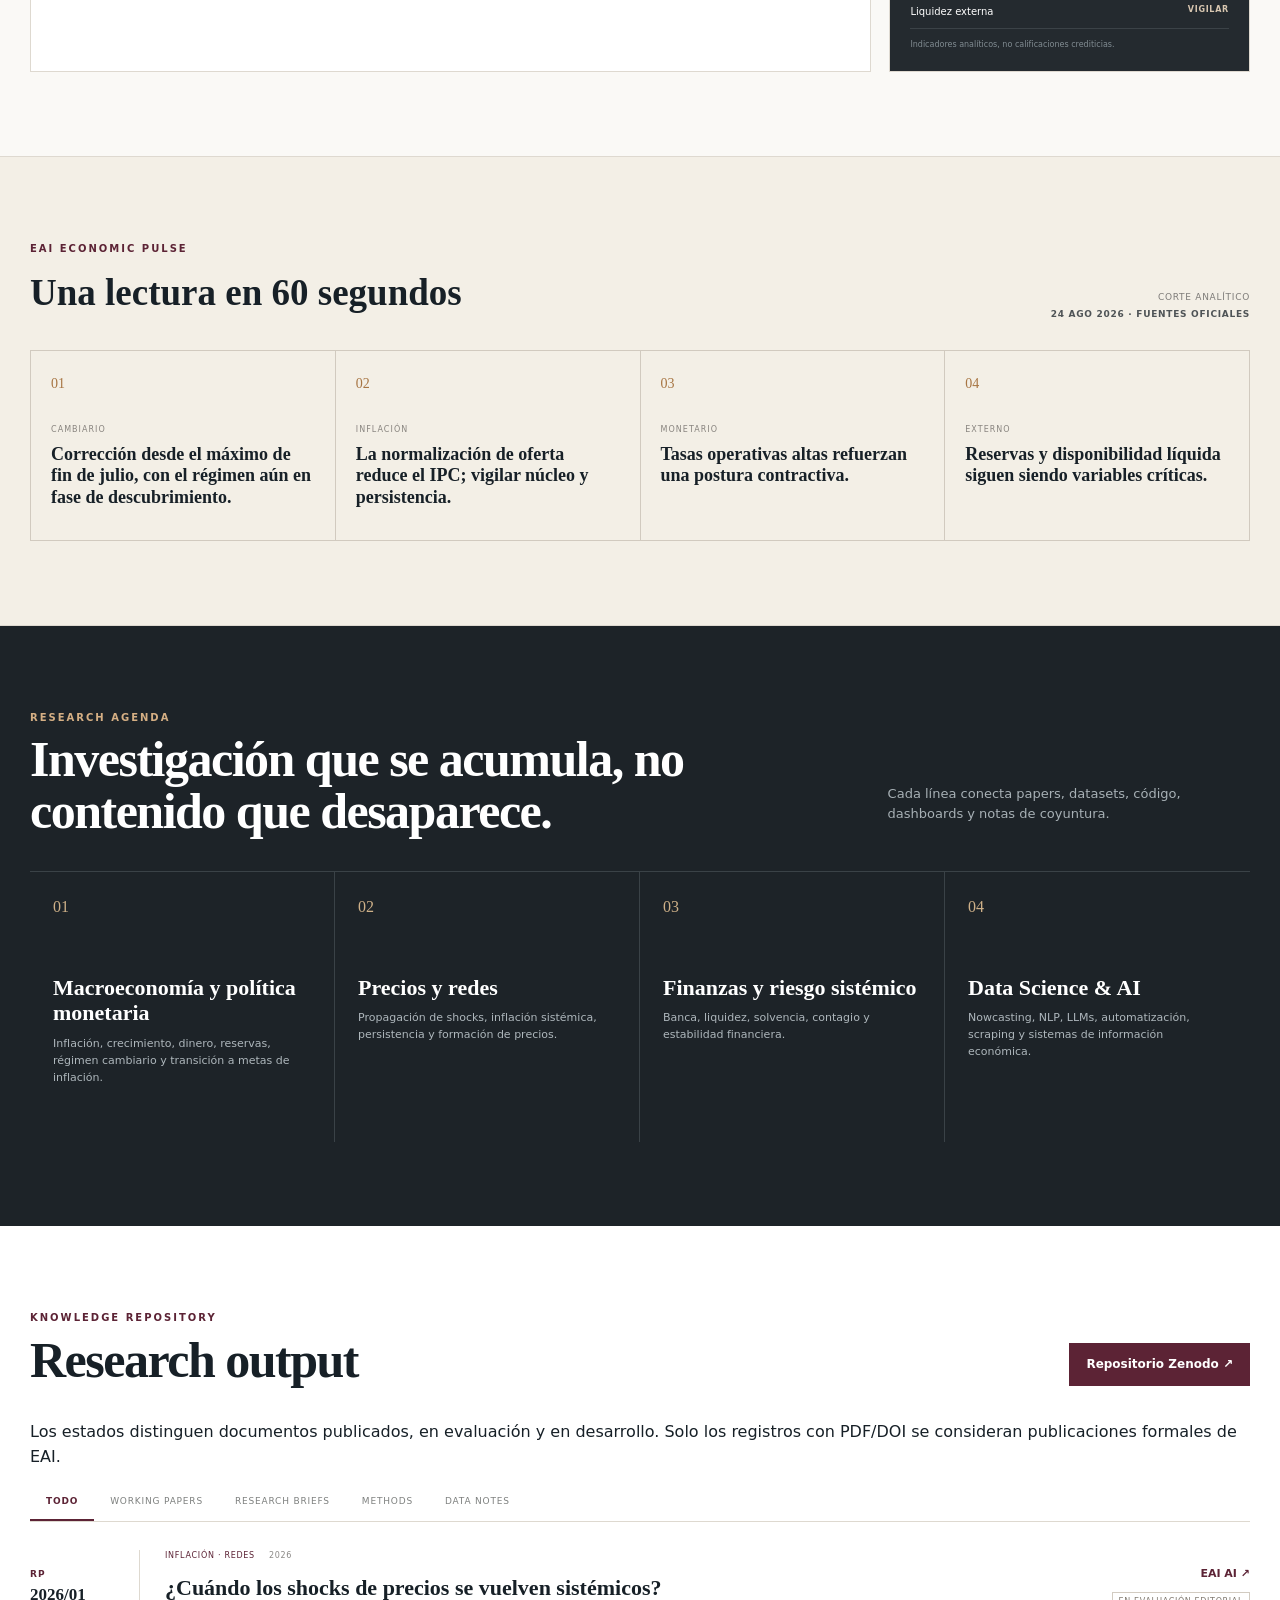
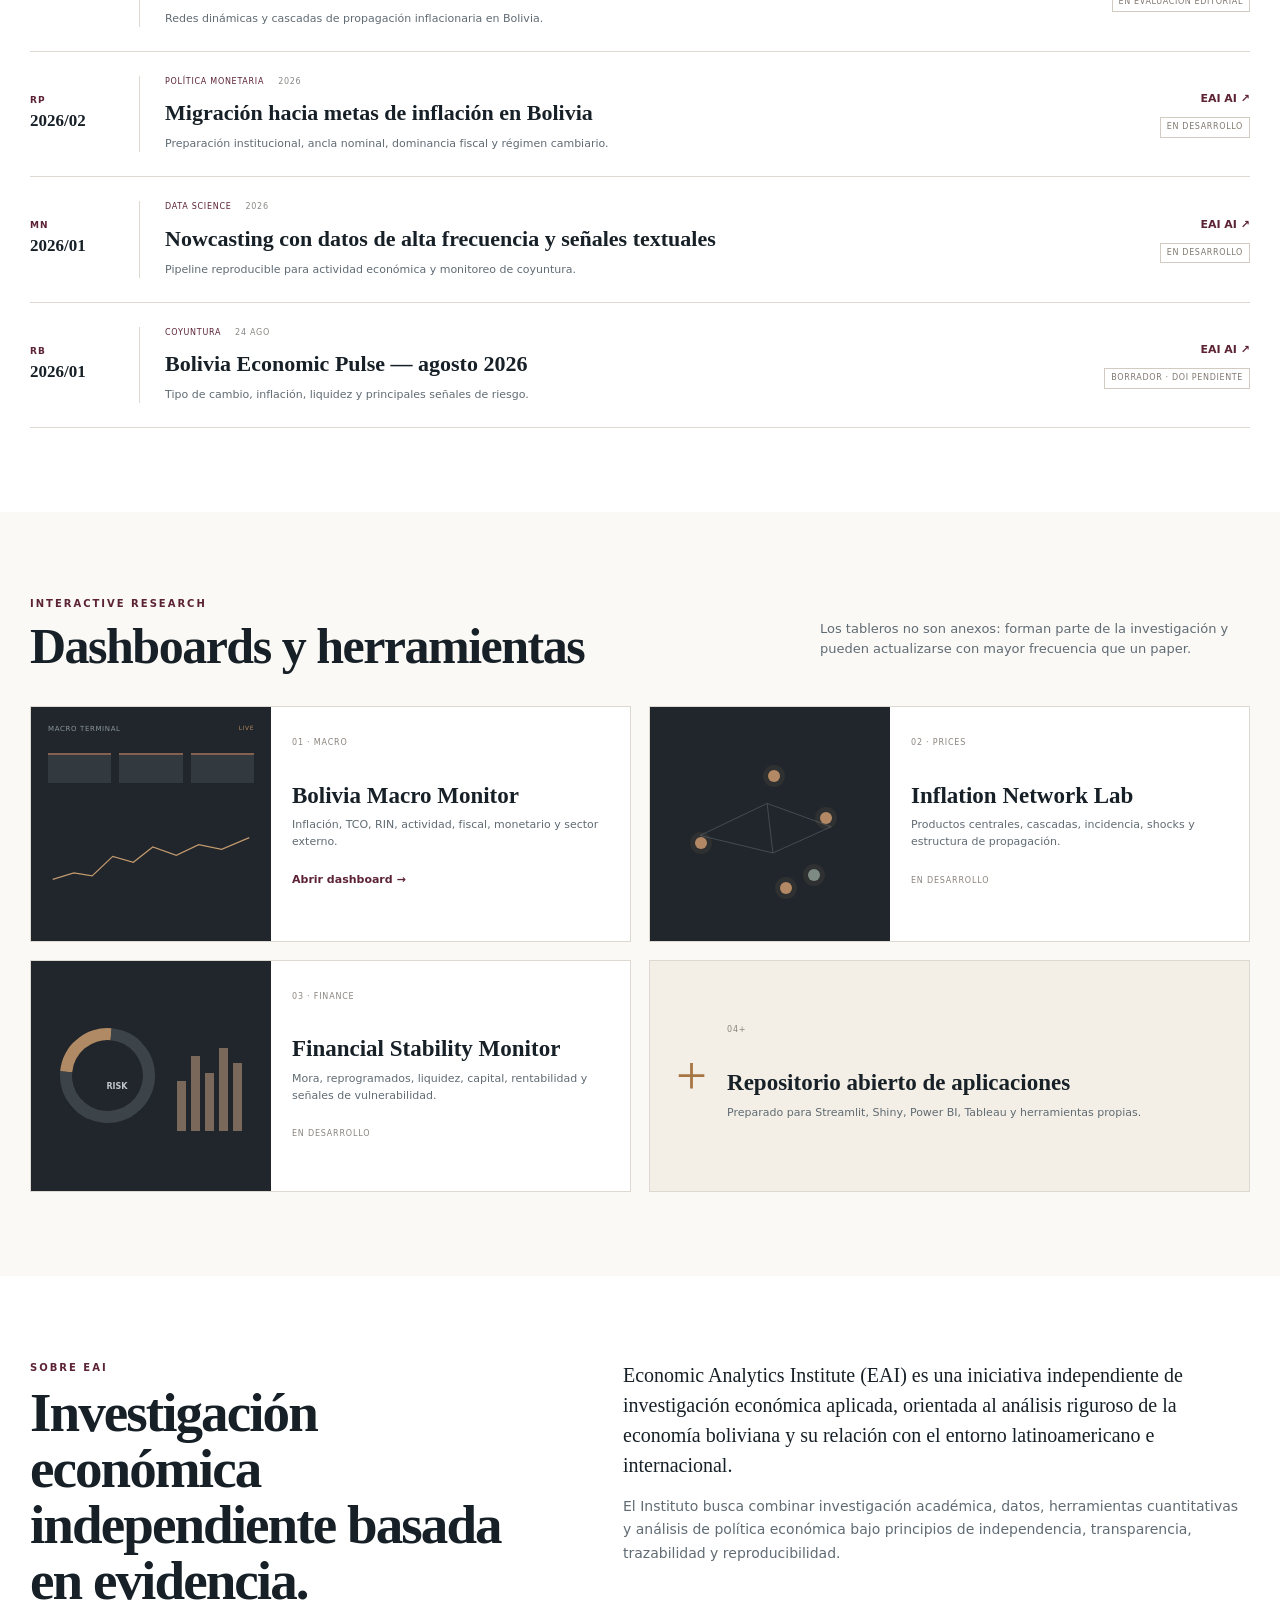
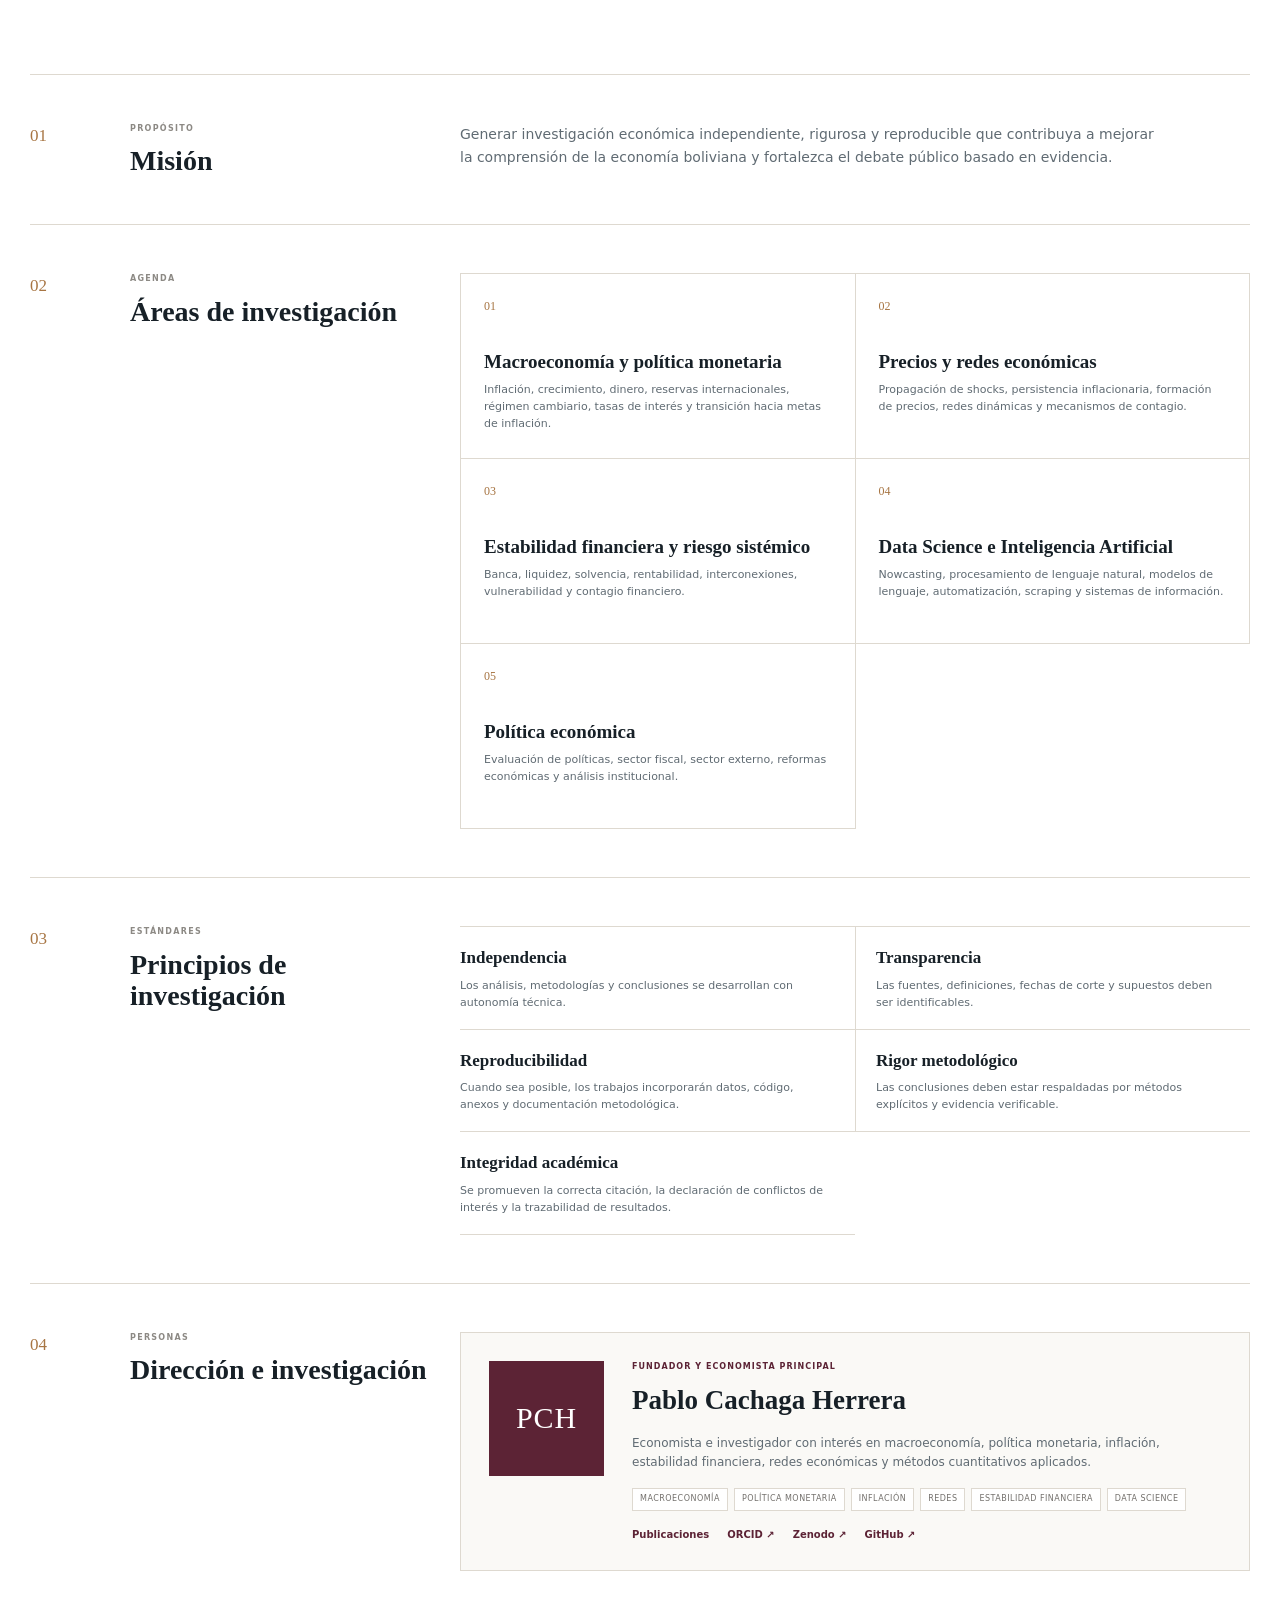
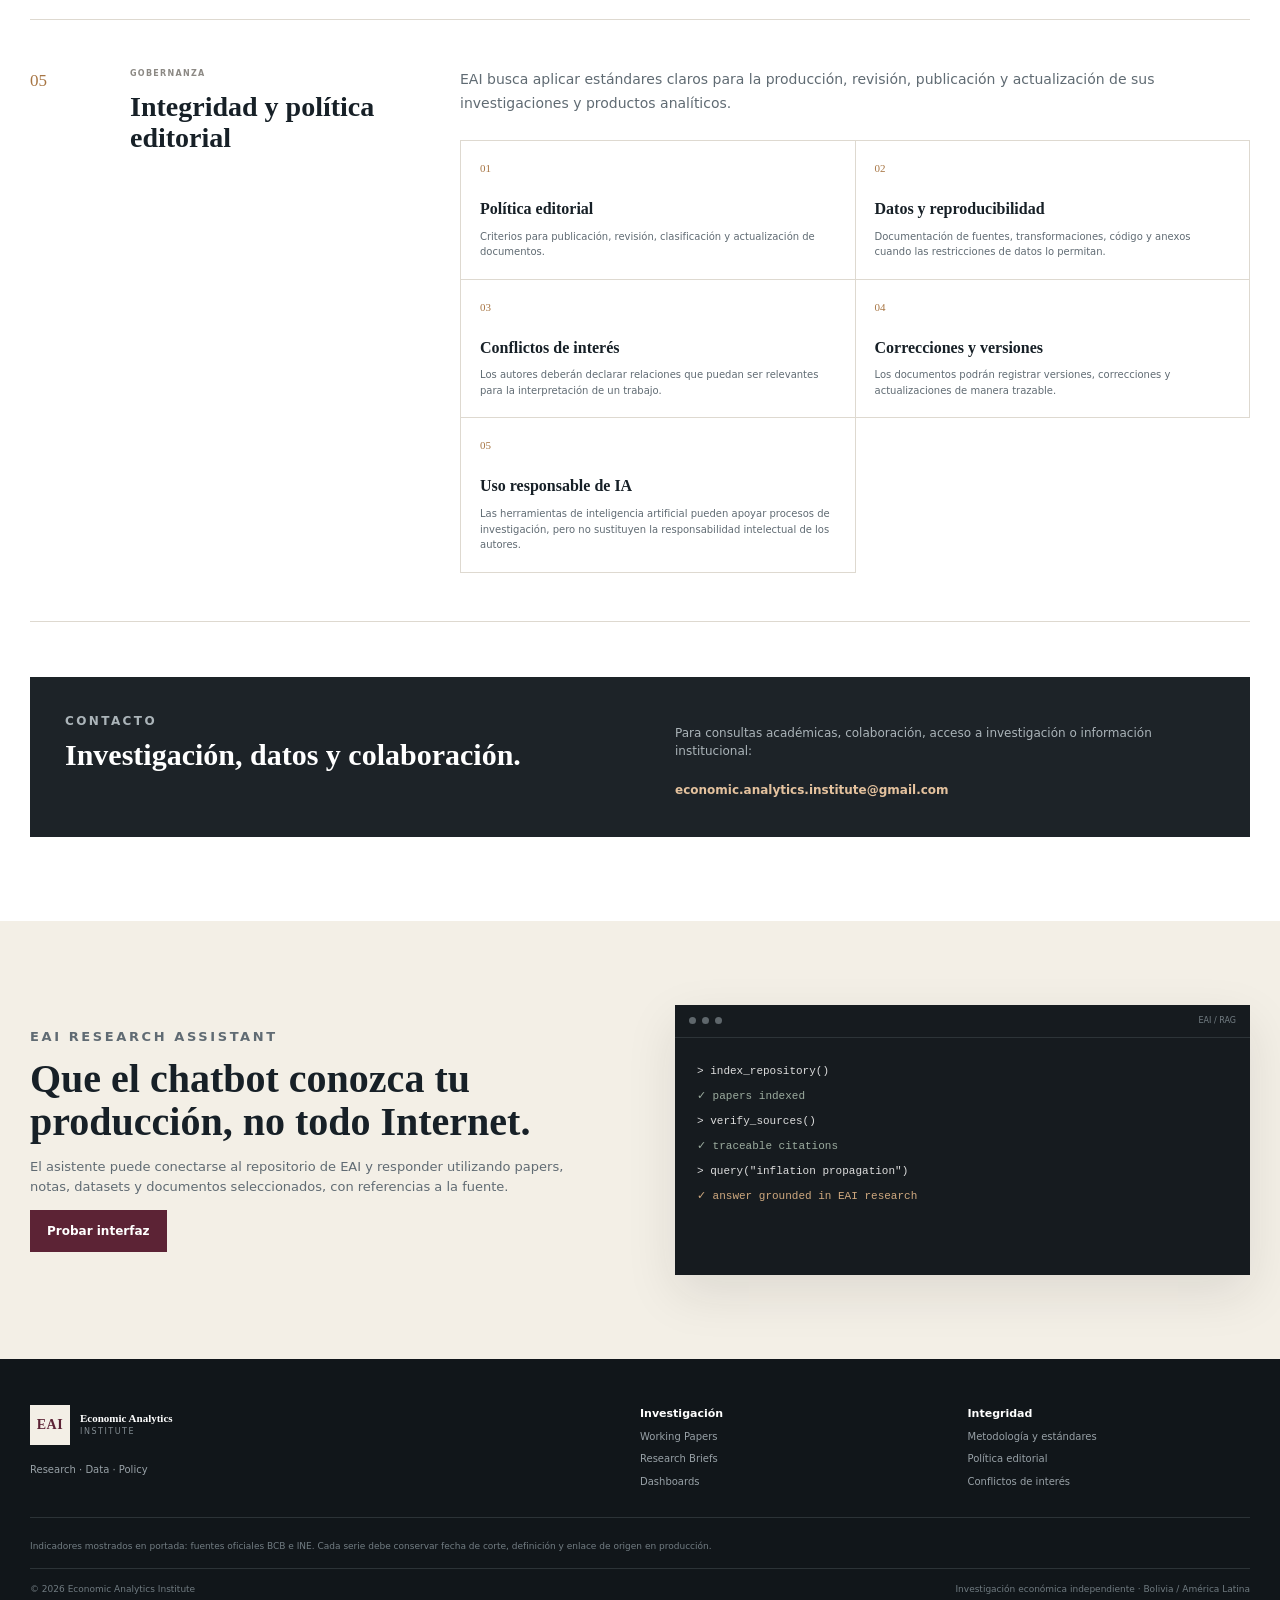
==== commit 098f3626: "Add files via upload" ====
--- a/index.html
+++ b/index.html
@@ -17,6 +17,7 @@
   <meta property="og:type" content="website" />
 
   <link rel="stylesheet" href="styles.css" />
+  <link rel="stylesheet" href="workshop-fixes.css" />
   <link rel="icon" type="image/png" href="assets/brand/eai-favicon.png" />
   <link rel="shortcut icon" href="assets/brand/eai-favicon.png" />
 </head>
@@ -60,37 +61,37 @@
 
   <div class="ticker-track">
     <article class="ticker-item">
-      <div><span data-i18n="tick.fx">TCO</span><small>BCB · 24 AGO</small></div>
+      <div><span data-i18n="tick.fx">TCO</span><small><a class="ticker-source" href="https://www.bcb.gob.bo/tiposDeCambioHistorico/index.php?anio=2026" target="_blank" rel="noopener">BCB · 24 AGO ↗</a></small></div>
       <strong>11,50</strong><em>Bs/USD</em>
       <span class="ticker-move positive">↓ 0,17%</span>
     </article>
     <article class="ticker-item">
-      <div><span data-i18n="tick.cpi">IPC 12M</span><small>INE · JUL 2026</small></div>
+      <div><span data-i18n="tick.cpi">IPC 12M</span><small><a class="ticker-source" href="https://www.ine.gob.bo/index.php/el-indice-de-precios-al-consumidor-disminuyo-279-en-bolivia-durante-julio-de-2026/" target="_blank" rel="noopener">INE · JUL 2026 ↗</a></small></div>
       <strong>4,93%</strong><em>YoY</em>
       <span class="ticker-move positive">↓ 4,30 pp</span>
     </article>
     <article class="ticker-item">
-      <div><span data-i18n="tick.cpiM">IPC MES</span><small>INE · JUL 2026</small></div>
+      <div><span data-i18n="tick.cpiM">IPC MES</span><small><a class="ticker-source" href="https://www.ine.gob.bo/index.php/el-indice-de-precios-al-consumidor-disminuyo-279-en-bolivia-durante-julio-de-2026/" target="_blank" rel="noopener">INE · JUL 2026 ↗</a></small></div>
       <strong>-2,79%</strong><em>m/m</em>
       <span class="ticker-move positive" data-i18n="tick.normalization">normalización</span>
     </article>
     <article class="ticker-item">
-      <div><span data-i18n="tick.rin">RIN*</span><small>BCB · 31 JUL</small></div>
-      <strong>3.361,3</strong><em>USD MM</em>
-      <span class="ticker-move neutral" data-i18n="tick.latest">último corte</span>
+      <div><span data-i18n="tick.rin">RIN</span><small><a class="ticker-source" href="https://www.bcb.gob.bo/webdocs/bcb_semanal/app/" target="_blank" rel="noopener">BCB · 14 AGO ↗</a></small></div>
+      <strong>4.254,7</strong><em>USD MM</em>
+      <span class="ticker-move neutral" data-i18n="tick.rinAlt">incl. oblig. oro: 3.984,1</span>
     </article>
     <article class="ticker-item">
-      <div><span data-i18n="tick.base">BASE MON.</span><small>BCB · 19 AGO</small></div>
-      <strong>126.822</strong><em>Bs MM</em>
-      <span class="ticker-move neutral">+11,0% 12m</span>
+      <div><span data-i18n="tick.base">BASE MN+UFV</span><small><a class="ticker-source" href="https://www.bcb.gob.bo/" target="_blank" rel="noopener">BCB · 20 AGO ↗</a></small></div>
+      <strong>127.456</strong><em>Bs MM</em>
+      <span class="ticker-move neutral">+11,2% 12m</span>
     </article>
     <article class="ticker-item">
-      <div><span data-i18n="tick.tre">TRe MN</span><small>BCB · AGO 2026</small></div>
+      <div><span data-i18n="tick.tre">TRe MN</span><small><a class="ticker-source" href="https://www.bcb.gob.bo/" target="_blank" rel="noopener">BCB · AGO 2026 ↗</a></small></div>
       <strong>3,57%</strong><em>rate</em>
       <span class="ticker-move neutral" data-i18n="tick.reference">referencia</span>
     </article>
     <article class="ticker-item">
-      <div><span data-i18n="tick.gold">ORO</span><small>BCB · 24 AGO</small></div>
+      <div><span data-i18n="tick.gold">ORO</span><small><a class="ticker-source" href="https://www.bcb.gob.bo/" target="_blank" rel="noopener">BCB · 24 AGO ↗</a></small></div>
       <strong>4.624,20</strong><em>USD/oz</em>
       <span class="ticker-move neutral" data-i18n="tick.international">internacional</span>
     </article>
@@ -167,23 +168,23 @@
             <polyline points="28,215 95,205 160,193 225,145 290,72 355,88 420,112 485,129 550,143 615,151 690,157" class="chart-line"/>
             <circle cx="290" cy="72" r="5" class="chart-point"/>
             <circle cx="690" cy="157" r="5" class="chart-point current"/>
-            <text x="274" y="55">12,23</text>
+            <text x="274" y="55">12,15</text>
             <text x="647" y="145">11,50</text>
-            <text x="25" y="247">03 AGO</text>
+            <text x="25" y="247">31 JUL</text>
             <text x="635" y="247">24 AGO</text>
           </svg>
-          <div class="chart-caption"><span>▲ 03 AGO</span><span data-i18n="feature.today">● último dato</span></div>
+          <div class="chart-caption"><span>▲ 31 JUL</span><span data-i18n="feature.today">● último dato</span></div>
         </div>
         <div class="insight-copy">
           <div class="insight-meta"><span>Market Brief</span><time>24 AGO 2026</time></div>
           <h3 data-i18n="feature.title">El boliviano corrige parte de la depreciación observada a inicios de agosto.</h3>
           <p data-i18n="feature.body">
-            Desde el máximo de Bs 12,23/USD del 3 de agosto, el TCO se redujo hasta Bs 11,50/USD.
+            Desde el máximo de Bs 12,15/USD del 31 de julio, el TCO se redujo hasta Bs 11,50/USD.
             La señal inmediata es una menor presión cambiaria respecto del pico, aunque la lectura estructural
             requiere mirar liquidez, intervención y flujos de divisas.
           </p>
           <div class="insight-actions">
-            <a href="#dashboards" class="text-link" data-i18n="feature.dashboard">Ver dashboard cambiario →</a>
+            <a href="macro.html#cambiario" class="text-link" data-i18n="feature.dashboard">Ver dashboard cambiario →</a>
             <button class="text-link ask-insight" data-question-es="¿Qué explica la corrección reciente del tipo de cambio en Bolivia?" data-question-en="What explains the recent correction in Bolivia's exchange rate?" data-i18n="feature.ask">Preguntar a EAI AI →</button>
           </div>
         </div>
@@ -201,18 +202,18 @@
         </article>
 
         <article class="insight-card">
-          <div class="insight-card-top"><span class="topic">Monetary</span><time>19 AGO 2026</time></div>
+          <div class="insight-card-top"><span class="topic">Monetary</span><time>20 AGO 2026</time></div>
           <div class="metric-pair">
-            <div><small data-i18n="card2.base">Base monetaria</small><strong>126.822</strong><span>Bs MM</span></div>
-            <div><small data-i18n="card2.yoy">12 meses</small><strong>+11,0%</strong><span>YoY</span></div>
+            <div><small data-i18n="card2.base">Base monetaria MN+UFV</small><strong>127.456</strong><span>Bs MM</span></div>
+            <div><small data-i18n="card2.yoy">12 meses</small><strong>+11,2%</strong><span>YoY</span></div>
           </div>
           <h3 data-i18n="card2.title">La señal monetaria debe leerse junto con tasas, encaje y liquidez.</h3>
           <p data-i18n="card2.body">Un agregado monetario aislado no resume la postura monetaria. EAI propone una lectura conjunta de instrumentos y condiciones financieras.</p>
-          <a href="#dashboards" class="text-link" data-i18n="ins.explore">Explorar datos →</a>
+          <a href="macro.html#monetario" class="text-link" data-i18n="ins.explore">Explorar datos →</a>
         </article>
 
         <article class="insight-card compact-risk">
-          <div class="insight-card-top"><span class="topic">Risk Watch</span><time>SEMANA 34</time></div>
+          <div class="insight-card-top"><span class="topic">Risk Watch</span><time>24 AGO 2026</time></div>
           <div class="risk-row"><span data-i18n="risk.fx">Volatilidad cambiaria</span><strong class="risk-mid" data-i18n="risk.mid">MEDIA</strong></div>
           <div class="risk-row"><span data-i18n="risk.prices">Persistencia inflacionaria</span><strong class="risk-mid" data-i18n="risk.mid">MEDIA</strong></div>
           <div class="risk-row"><span data-i18n="risk.external">Liquidez externa</span><strong class="risk-watch" data-i18n="risk.watch">VIGILAR</strong></div>
@@ -228,7 +229,7 @@
   <div class="container">
     <div class="pulse-header">
       <div><p class="eyebrow">EAI Economic Pulse</p><h2 data-i18n="pulse.title">Una lectura en 60 segundos</h2></div>
-      <div class="pulse-time"><span data-i18n="pulse.cut">Corte analítico</span><strong>24 AGO 2026 · 10:20 BOT</strong></div>
+      <div class="pulse-time"><span data-i18n="pulse.cut">Corte analítico</span><strong>24 AGO 2026 · FUENTES OFICIALES</strong></div>
     </div>
 
     <div class="pulse-grid">
@@ -259,8 +260,10 @@
   <div class="container">
     <div class="section-head">
       <div><p class="eyebrow">Knowledge Repository</p><h2 data-i18n="pub.title">Research output</h2></div>
-      <button class="btn primary" id="openUpload" data-i18n="pub.upload">Subir paper</button>
-    </div>
+      <a class="btn primary" href="https://zenodo.org/communities/economic-analytics-institute/" target="_blank" rel="noopener" data-i18n="pub.zenodo">Repositorio Zenodo ↗</a>
+    </div>
+
+    <p class="publication-note" data-i18n="pub.note">Los estados distinguen documentos publicados, en evaluación y en desarrollo. Solo los registros con PDF/DOI se consideran publicaciones formales de EAI.</p>
 
     <div class="publication-tabs">
       <button class="pub-tab active" data-filter="all" data-i18n="pub.all">Todo</button>
@@ -272,27 +275,27 @@
 
     <div class="paper-list" id="paperList">
       <article class="paper-row" data-kind="working">
-        <div class="paper-code"><span>WP</span><strong>2026/01</strong></div>
+        <div class="paper-code"><span>RP</span><strong>2026/01</strong></div>
         <div class="paper-main"><div class="paper-top"><span data-i18n="paper.area1">Inflación · Redes</span><time>2026</time></div><h3 data-i18n="paper.title1">¿Cuándo los shocks de precios se vuelven sistémicos?</h3><p data-i18n="paper.desc1">Redes dinámicas y cascadas de propagación inflacionaria en Bolivia.</p></div>
-        <div class="paper-cta"><button class="text-link ask-paper" data-paper="¿Cuándo los shocks de precios se vuelven sistémicos?">EAI AI ↗</button><span class="status-pill">Working Paper</span></div>
+        <div class="paper-cta"><button class="text-link ask-paper" data-paper="¿Cuándo los shocks de precios se vuelven sistémicos?">EAI AI ↗</button><span class="status-pill status-review" data-i18n="status.review">En evaluación editorial</span></div>
       </article>
 
       <article class="paper-row" data-kind="working">
-        <div class="paper-code"><span>WP</span><strong>2026/02</strong></div>
+        <div class="paper-code"><span>RP</span><strong>2026/02</strong></div>
         <div class="paper-main"><div class="paper-top"><span data-i18n="paper.area2">Política monetaria</span><time>2026</time></div><h3 data-i18n="paper.title2">Migración hacia metas de inflación en Bolivia</h3><p data-i18n="paper.desc2">Preparación institucional, ancla nominal, dominancia fiscal y régimen cambiario.</p></div>
-        <div class="paper-cta"><button class="text-link ask-paper" data-paper="Migración hacia metas de inflación en Bolivia">EAI AI ↗</button><span class="status-pill">Research</span></div>
+        <div class="paper-cta"><button class="text-link ask-paper" data-paper="Migración hacia metas de inflación en Bolivia">EAI AI ↗</button><span class="status-pill status-progress" data-i18n="status.progress">En desarrollo</span></div>
       </article>
 
       <article class="paper-row" data-kind="methods">
-        <div class="paper-code"><span>MT</span><strong>2026/01</strong></div>
+        <div class="paper-code"><span>MN</span><strong>2026/01</strong></div>
         <div class="paper-main"><div class="paper-top"><span>Data Science</span><time>2026</time></div><h3 data-i18n="paper.title3">Nowcasting con datos de alta frecuencia y señales textuales</h3><p data-i18n="paper.desc3">Pipeline reproducible para actividad económica y monitoreo de coyuntura.</p></div>
-        <div class="paper-cta"><button class="text-link ask-paper" data-paper="Nowcasting con datos de alta frecuencia y señales textuales">EAI AI ↗</button><span class="status-pill">Methods</span></div>
+        <div class="paper-cta"><button class="text-link ask-paper" data-paper="Nowcasting con datos de alta frecuencia y señales textuales">EAI AI ↗</button><span class="status-pill status-progress" data-i18n="status.progress">En desarrollo</span></div>
       </article>
 
       <article class="paper-row" data-kind="brief">
-        <div class="paper-code"><span>RB</span><strong>2026/08</strong></div>
-        <div class="paper-main"><div class="paper-top"><span data-i18n="paper.area4">Coyuntura</span><time>24 AGO</time></div><h3 data-i18n="paper.title4">Bolivia Economic Pulse — Semana 34</h3><p data-i18n="paper.desc4">Tipo de cambio, inflación, liquidez y principales señales de riesgo.</p></div>
-        <div class="paper-cta"><button class="text-link ask-paper" data-paper="Bolivia Economic Pulse Semana 34">EAI AI ↗</button><span class="status-pill">Brief</span></div>
+        <div class="paper-code"><span>RB</span><strong>2026/01</strong></div>
+        <div class="paper-main"><div class="paper-top"><span data-i18n="paper.area4">Coyuntura</span><time>24 AGO</time></div><h3 data-i18n="paper.title4">Bolivia Economic Pulse — agosto 2026</h3><p data-i18n="paper.desc4">Tipo de cambio, inflación, liquidez y principales señales de riesgo.</p></div>
+        <div class="paper-cta"><button class="text-link ask-paper" data-paper="Bolivia Economic Pulse agosto 2026">EAI AI ↗</button><span class="status-pill status-draft" data-i18n="status.draft">Borrador · DOI pendiente</span></div>
       </article>
     </div>
   </div>
@@ -312,7 +315,7 @@
           <div class="mini-kpis"><i></i><i></i><i></i></div>
           <svg viewBox="0 0 350 115"><polyline points="8,93 44,82 75,87 110,54 145,64 178,38 218,52 256,34 295,42 342,22"/></svg>
         </div>
-        <div class="dashboard-copy"><span>01 · Macro</span><h3 data-i18n="dash.macro">Bolivia Macro Monitor</h3><p data-i18n="dash.macrop">Inflación, TCO, RIN, actividad, fiscal, monetario y sector externo.</p><button class="text-link open-dashboard" data-id="macro" data-i18n="dash.open">Abrir dashboard →</button></div>
+        <div class="dashboard-copy"><span>01 · Macro</span><h3 data-i18n="dash.macro">Bolivia Macro Monitor</h3><p data-i18n="dash.macrop">Inflación, TCO, RIN, actividad, fiscal, monetario y sector externo.</p><a class="text-link" href="macro.html" data-i18n="dash.open">Abrir dashboard →</a></div>
       </article>
 
       <article class="dashboard-card">
@@ -320,7 +323,7 @@
           <div class="network-node n1"></div><div class="network-node n2"></div><div class="network-node n3"></div><div class="network-node n4"></div><div class="network-node n5"></div>
           <svg viewBox="0 0 350 180"><line x1="55" y1="110" x2="170" y2="55"/><line x1="170" y1="55" x2="280" y2="95"/><line x1="55" y1="110" x2="180" y2="140"/><line x1="180" y1="140" x2="280" y2="95"/><line x1="170" y1="55" x2="180" y2="140"/></svg>
         </div>
-        <div class="dashboard-copy"><span>02 · Prices</span><h3 data-i18n="dash.prices">Inflation Network Lab</h3><p data-i18n="dash.pricesp">Productos centrales, cascadas, incidencia, shocks y estructura de propagación.</p><button class="text-link open-dashboard" data-id="prices" data-i18n="dash.open">Abrir dashboard →</button></div>
+        <div class="dashboard-copy"><span>02 · Prices</span><h3 data-i18n="dash.prices">Inflation Network Lab</h3><p data-i18n="dash.pricesp">Productos centrales, cascadas, incidencia, shocks y estructura de propagación.</p><span class="dashboard-soon" data-i18n="dash.soon">En desarrollo</span></div>
       </article>
 
       <article class="dashboard-card">
@@ -328,7 +331,7 @@
           <div class="gauge"><div></div><strong>RISK</strong></div>
           <div class="finance-bars"><i style="height:45%"></i><i style="height:68%"></i><i style="height:52%"></i><i style="height:75%"></i><i style="height:61%"></i></div>
         </div>
-        <div class="dashboard-copy"><span>03 · Finance</span><h3 data-i18n="dash.fin">Financial Stability Monitor</h3><p data-i18n="dash.finp">Mora, reprogramados, liquidez, capital, rentabilidad y señales de vulnerabilidad.</p><button class="text-link open-dashboard" data-id="financial" data-i18n="dash.open">Abrir dashboard →</button></div>
+        <div class="dashboard-copy"><span>03 · Finance</span><h3 data-i18n="dash.fin">Financial Stability Monitor</h3><p data-i18n="dash.finp">Mora, reprogramados, liquidez, capital, rentabilidad y señales de vulnerabilidad.</p><span class="dashboard-soon" data-i18n="dash.soon">En desarrollo</span></div>
       </article>
 
       <article class="dashboard-card add-dashboard">
@@ -483,13 +486,9 @@
 
             <div class="researcher-links">
               <a href="#publications" data-i18n="about.publicationsLink">Publicaciones</a>
-             <a href="https://orcid.org/0009-0004-1432-2518"
-                target="_blank"
-                rel="noopener noreferrer">
-                ORCID ↗
-              </a>
-              <a href="#" class="coming-link">Google Scholar</a>
-              <a href="#" class="coming-link">LinkedIn</a>
+              <a href="https://orcid.org/0009-0004-1432-2518" target="_blank" rel="noopener noreferrer">ORCID ↗</a>
+              <a href="https://zenodo.org/communities/economic-analytics-institute/" target="_blank" rel="noopener noreferrer">Zenodo ↗</a>
+              <a href="https://github.com/economic-analytics-institute" target="_blank" rel="noopener noreferrer">GitHub ↗</a>
             </div>
           </div>
         </article>
@@ -598,26 +597,11 @@
     <button class="modal-close" data-close="chatModal">×</button>
     <p class="eyebrow">EAI Research Assistant</p>
     <h2 data-i18n="chat.title">Pregunta sobre la investigación.</h2>
-    <p class="modal-copy" data-i18n="chat.body">La interfaz está preparada para consultar un backend RAG con papers y documentos autorizados.</p>
+    <p class="modal-copy" data-i18n="chat.body">Beta funcional para consultas sobre los principales indicadores, fuentes, metodología y contenidos de EAI. El RAG documental completo se encuentra en desarrollo.</p>
     <div class="chat-sources"><span>Working Papers</span><span>Research Briefs</span><span>Data Notes</span><span>Dashboards</span></div>
     <div class="chat-messages" id="chatMessages"><div class="msg bot" data-i18n="chat.welcome">Hola. ¿Qué quieres consultar sobre la economía boliviana o la investigación de EAI?</div></div>
     <form id="chatForm" class="chat-input"><input id="chatInput" data-i18n-placeholder="chat.placeholder" placeholder="Ej.: ¿Qué explica la caída reciente del TCO?" /><button class="btn primary" type="submit" data-i18n="chat.send">Enviar</button></form>
-    <small class="integration-note">POST /api/chat · language · sources · citations</small>
-  </div>
-</div>
-
-<div class="modal" id="uploadModal" aria-hidden="true">
-  <div class="modal-card">
-    <button class="modal-close" data-close="uploadModal">×</button>
-    <p class="eyebrow">EAI Repository</p><h2 data-i18n="upload.title">Subir publicación</h2>
-    <form id="uploadForm" class="upload-form">
-      <label><span data-i18n="upload.t">Título</span><input id="paperTitle" required></label>
-      <label><span data-i18n="upload.a">Autor(es)</span><input id="paperAuthors" required></label>
-      <label><span data-i18n="upload.k">Tipo</span><select id="paperKind"><option>Working Paper</option><option>Research Brief</option><option>Methods Note</option><option>Data Note</option></select></label>
-      <label><span data-i18n="upload.abs">Resumen</span><textarea id="paperAbstract" rows="4"></textarea></label>
-      <label class="dropzone">PDF<input id="paperFile" type="file" accept="application/pdf" required></label>
-      <button class="btn primary" type="submit" data-i18n="upload.send">Cargar e indexar</button><small id="uploadStatus"></small>
-    </form>
+    <small class="integration-note" data-i18n="chat.betaNote">Beta · fuentes EAI/BCB/INE · corte 24 AGO 2026</small>
   </div>
 </div>
 
